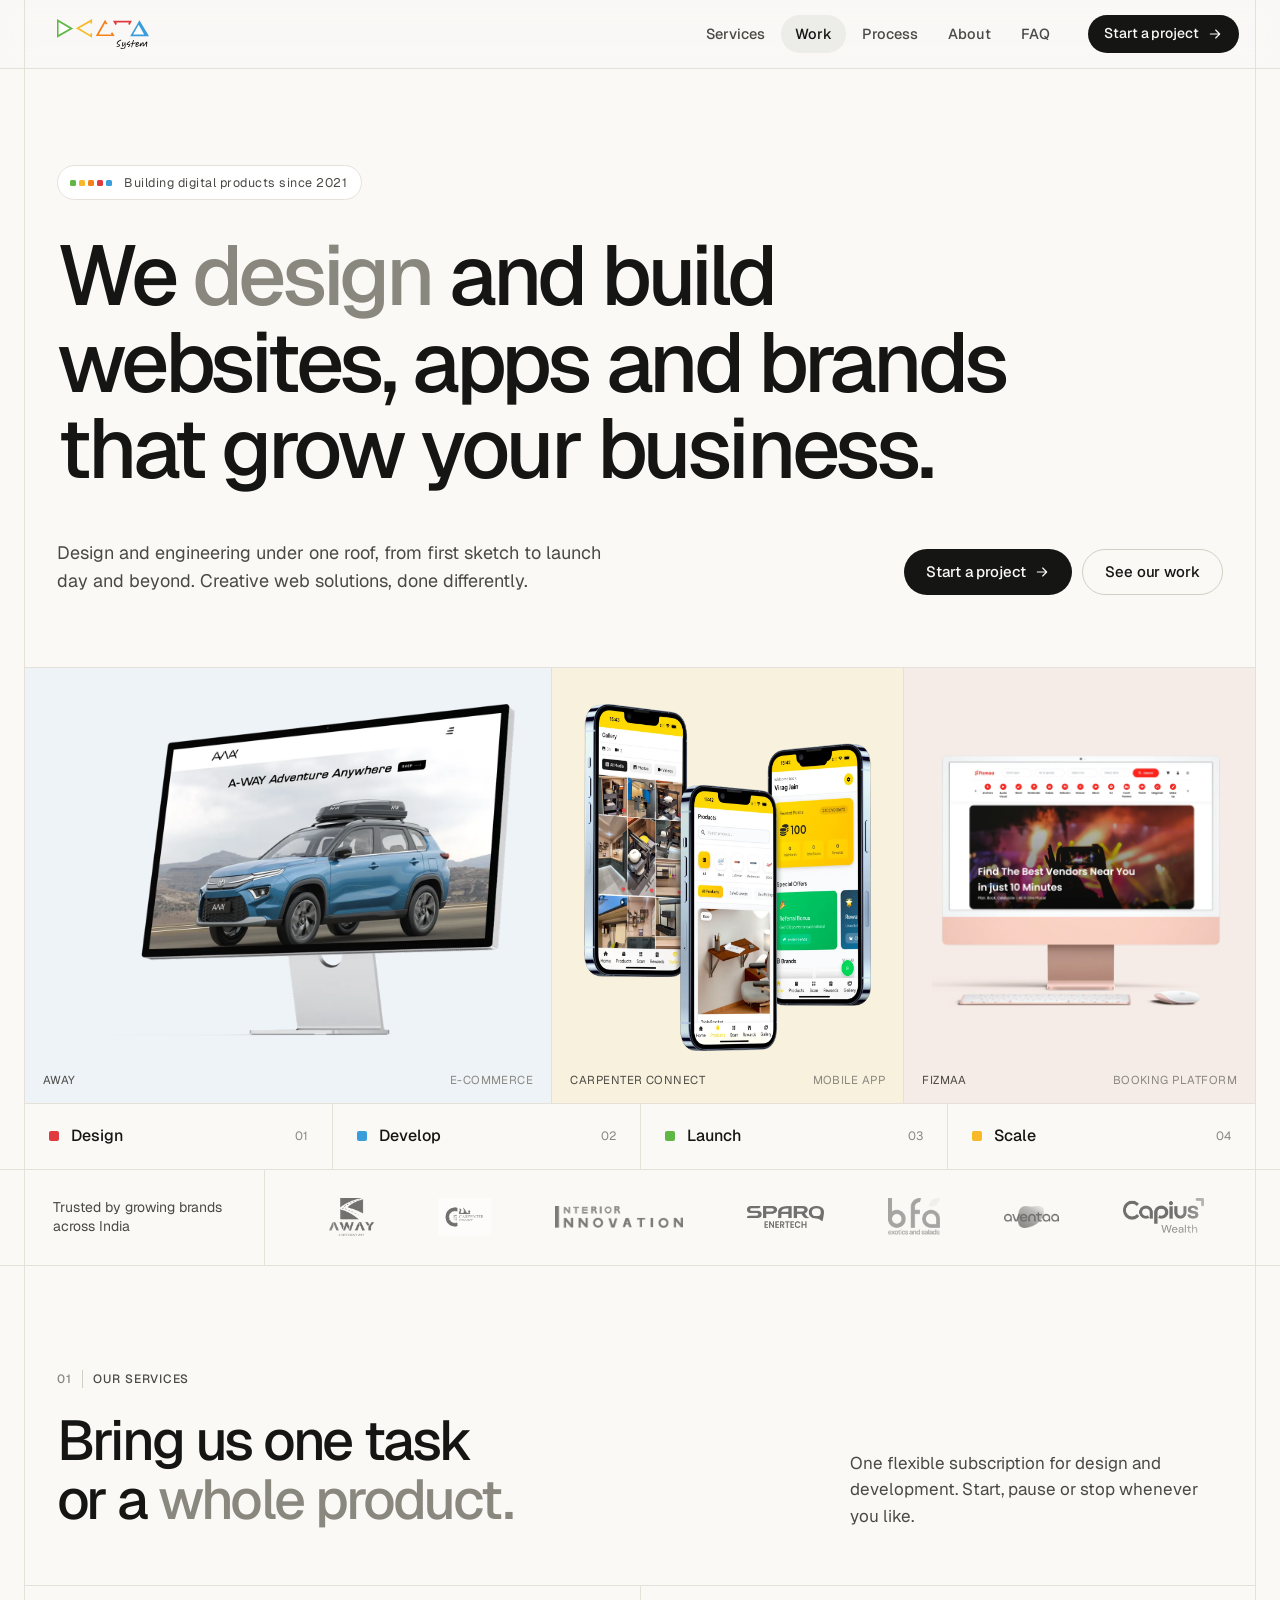
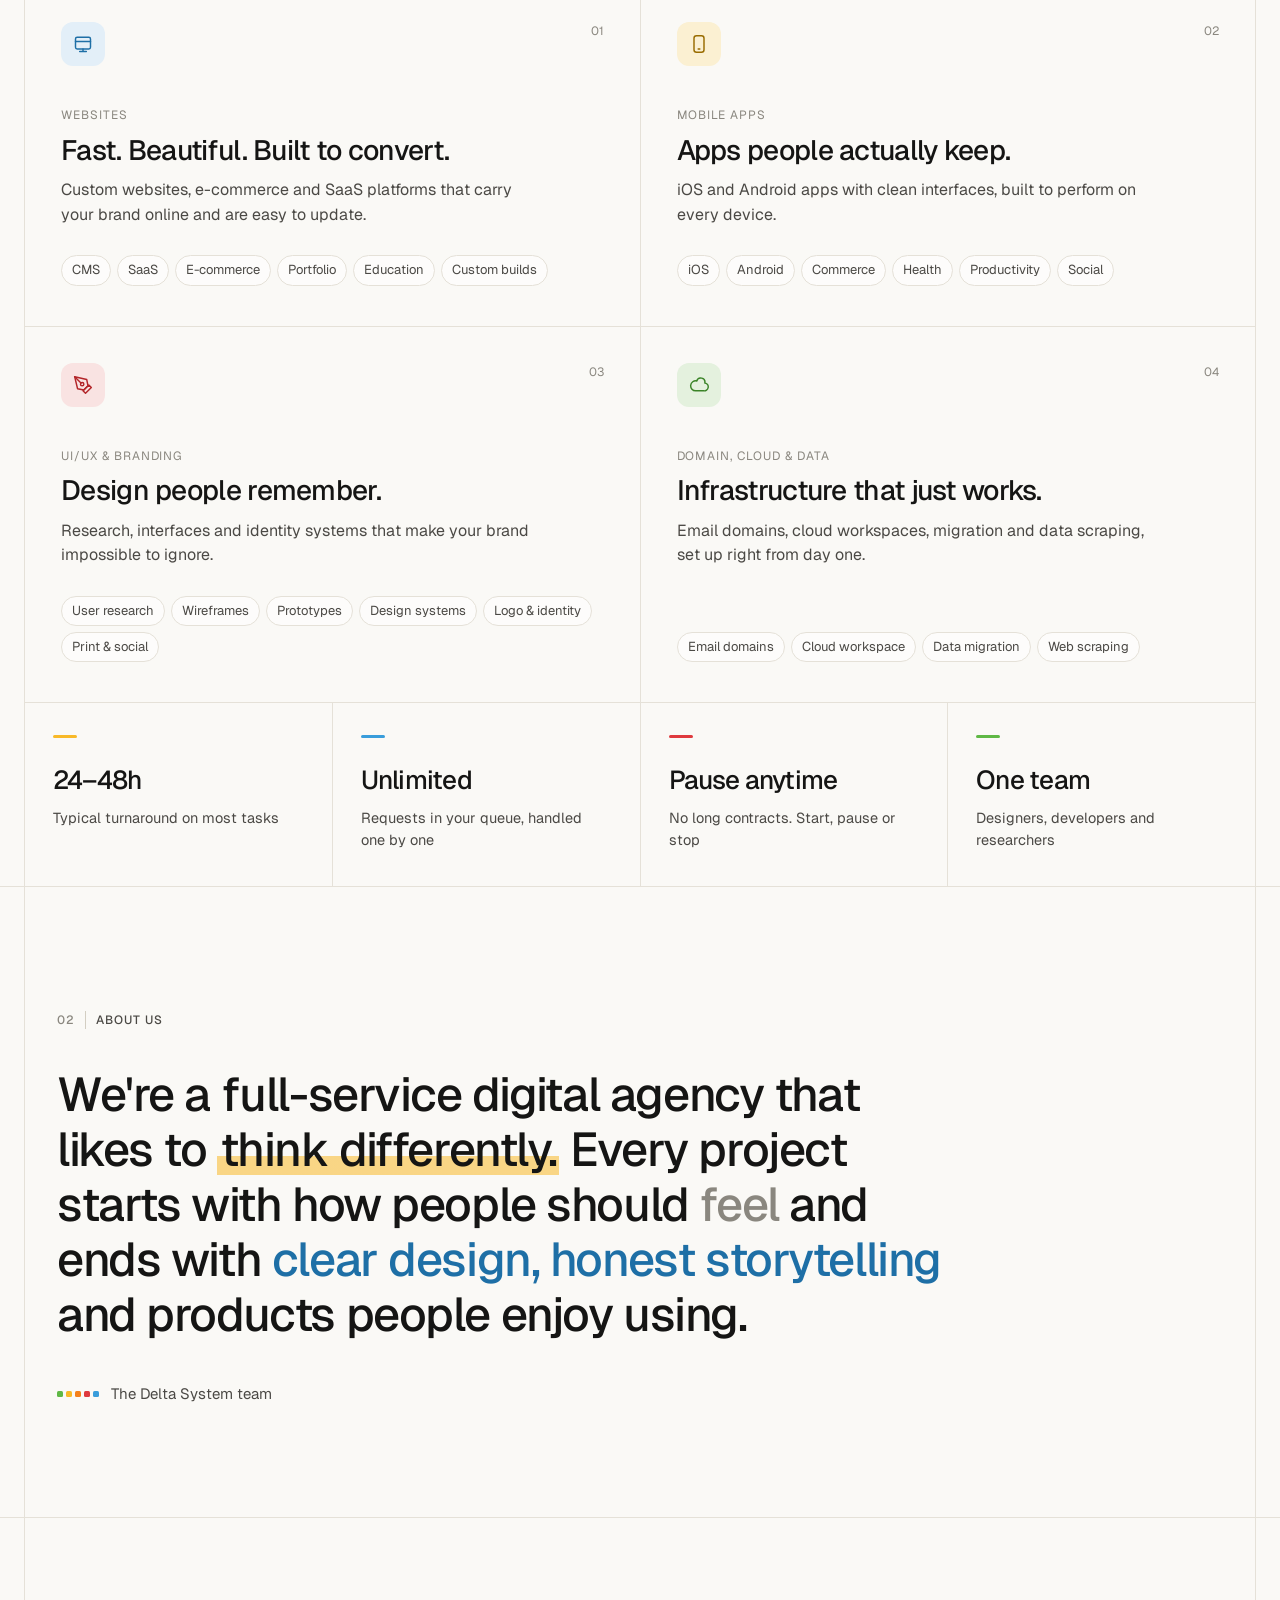
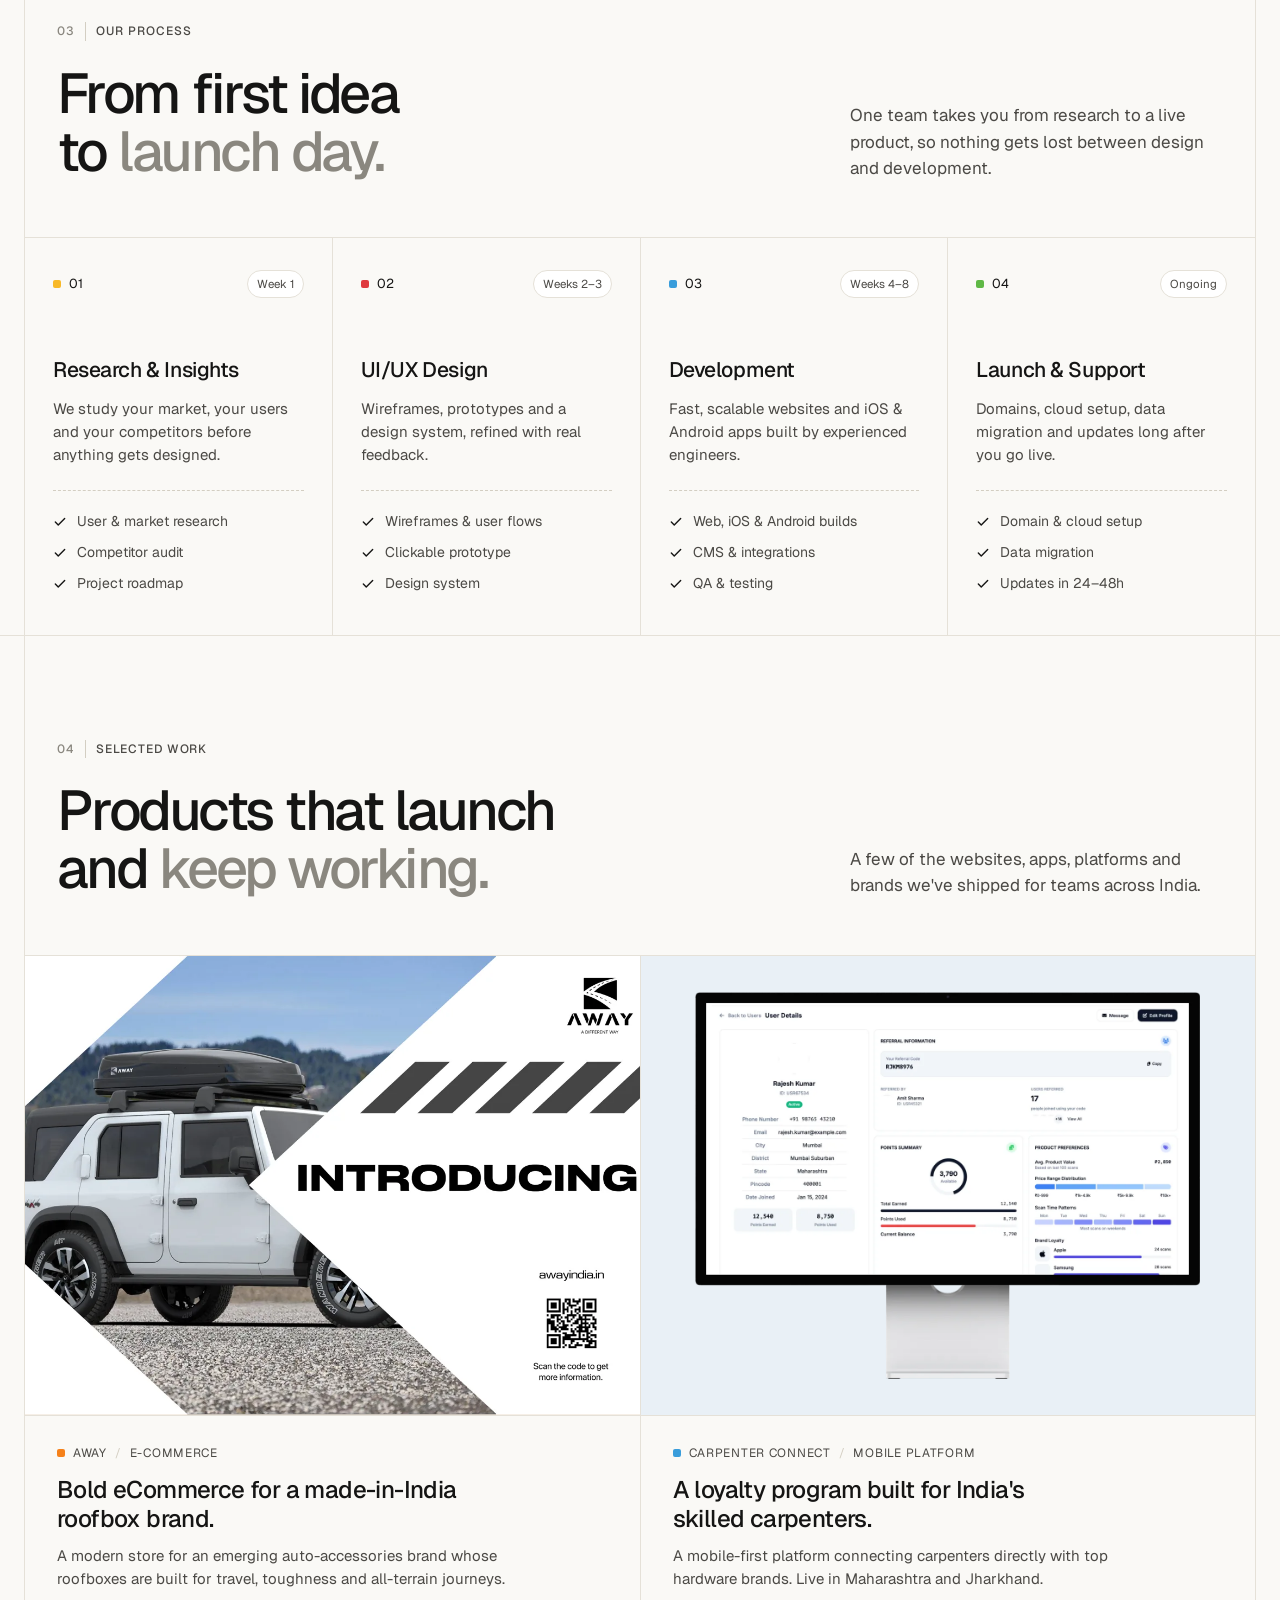
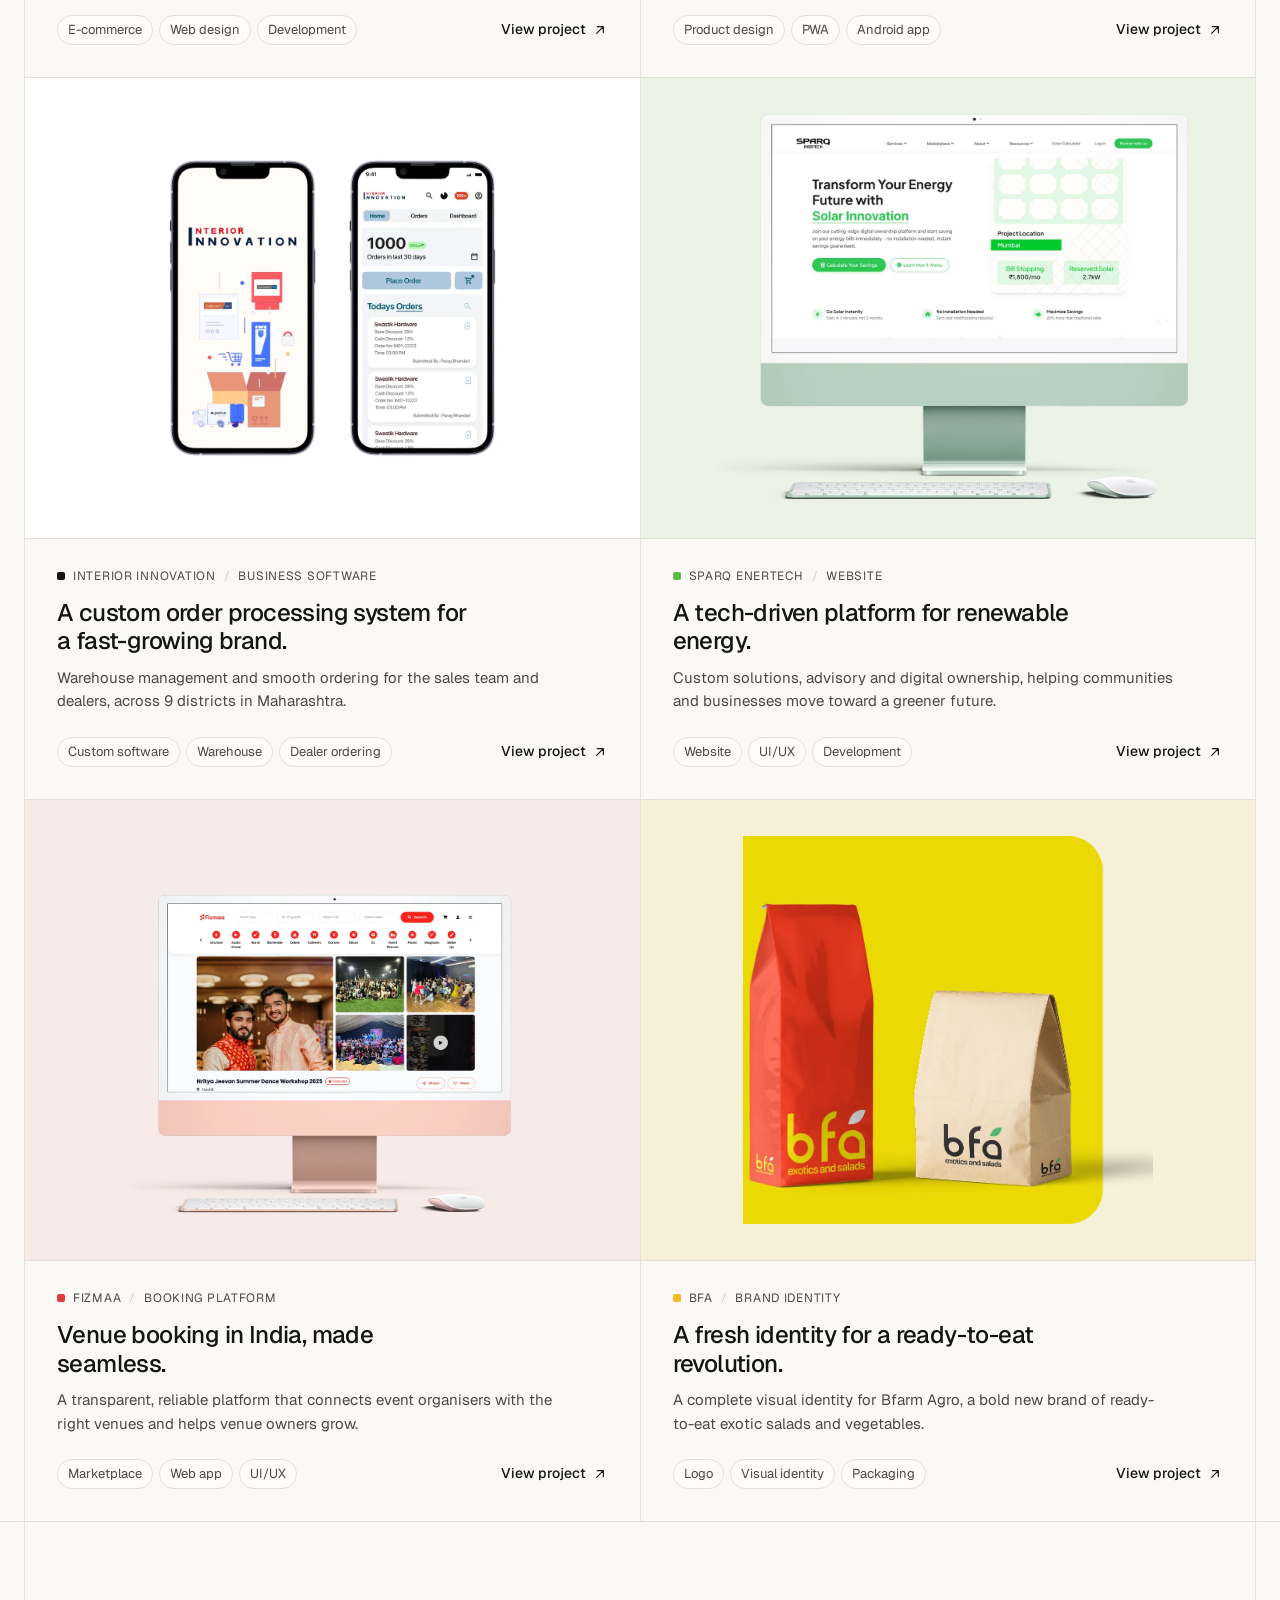
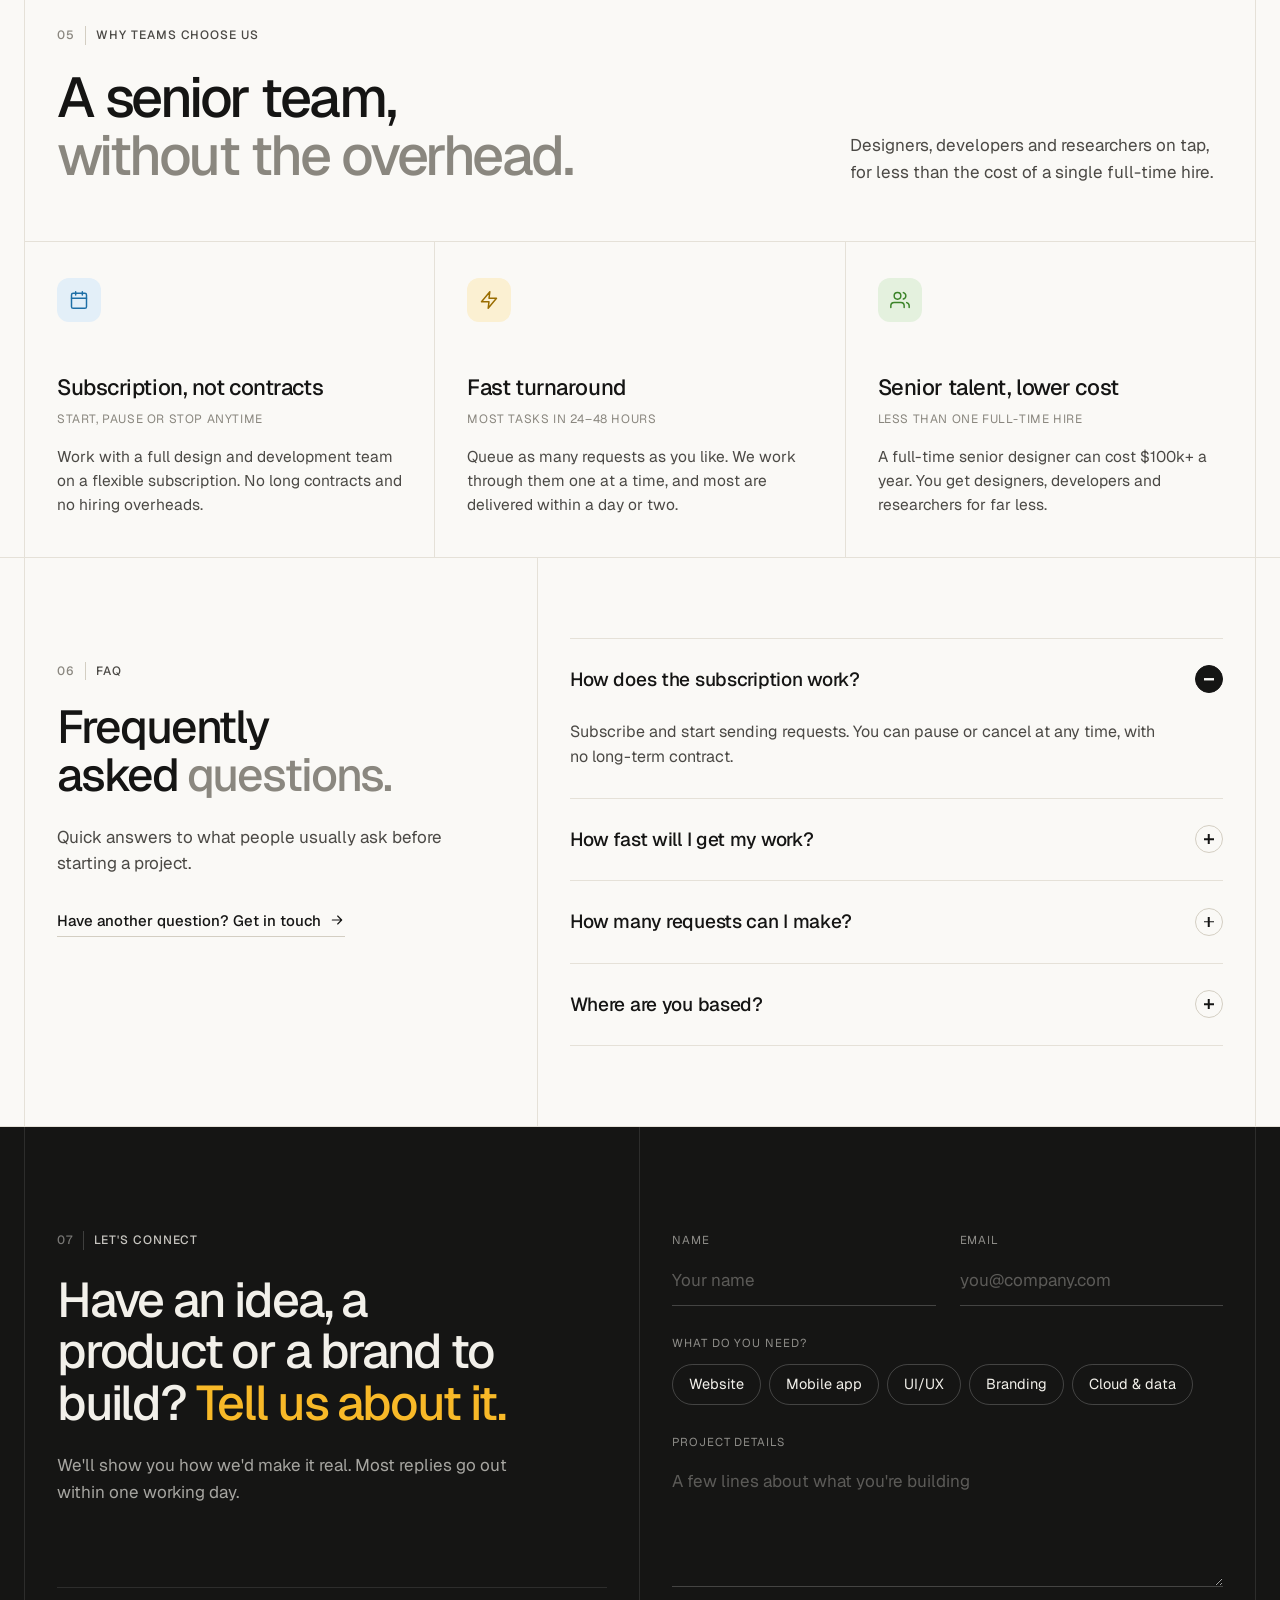
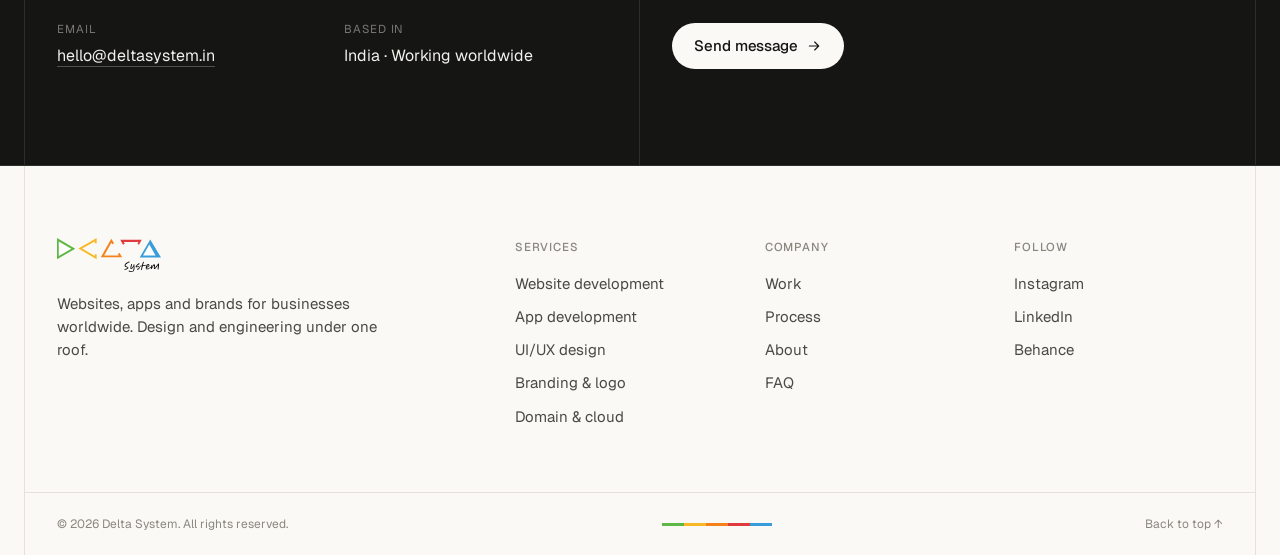
==== index.html @ cbf8b763 "Delta System landing page: HTML, CSS, JS and assets" ====
<!doctype html>
<html lang="en">
<head>
  <meta charset="utf-8">
  <meta name="viewport" content="width=device-width, initial-scale=1">
  <title>Delta System — Websites, apps & brands</title>
  <meta name="description" content="Delta System designs and builds websites, mobile apps and brands for businesses worldwide. Based in India.">
  <meta name="theme-color" content="#FAF9F6">
  <meta property="og:title" content="Delta System — Websites, apps & brands">
  <meta property="og:description" content="Design and engineering under one roof, from first sketch to launch day and beyond.">
  <meta property="og:type" content="website">
  <link rel="icon" type="image/png" sizes="32x32" href="assets/img/favicon-32.png">
  <link rel="apple-touch-icon" href="assets/img/favicon-192.png">
  <link rel="preconnect" href="https://fonts.googleapis.com">
  <link rel="preconnect" href="https://fonts.gstatic.com" crossorigin>
  <link href="https://fonts.googleapis.com/css2?family=Geist:wght@400;500;600;700&display=swap" rel="stylesheet">
  <link rel="stylesheet" href="assets/css/style.css">
  <script>if(!matchMedia('(prefers-reduced-motion: reduce)').matches)document.documentElement.classList.add('js-anim')</script>
</head>
<body>

<a class="skip" href="#main">Skip to content</a>

<!-- ═══════════ NAV ═══════════ -->
<header class="nav" id="nav">
  <div class="frame nav-inner">
    <a href="#top" class="nav-logo" aria-label="Delta System home">
      <img src="assets/img/logo.svg" alt="Delta System" width="120" height="39">
    </a>
    <nav class="nav-links" aria-label="Primary">
      <a href="#services">Services</a>
      <a href="#work">Work</a>
      <a href="#process">Process</a>
      <a href="#about">About</a>
      <a href="#faq">FAQ</a>
    </nav>
    <div class="nav-actions">
      <a href="#contact" class="btn btn-ink btn-sm">Start a project <svg class="i" viewBox="0 0 24 24"><path d="M5 12h14M13 6l6 6-6 6"/></svg></a>
      <button class="nav-toggle" id="navToggle" aria-label="Open menu" aria-expanded="false" aria-controls="mobileMenu">
        <span></span><span></span>
      </button>
    </div>
  </div>
  <div class="mobile-menu" id="mobileMenu">
    <div class="frame">
      <a href="#services">Services</a>
      <a href="#work">Work</a>
      <a href="#process">Process</a>
      <a href="#about">About</a>
      <a href="#faq">FAQ</a>
      <a href="#contact" class="btn btn-ink">Start a project</a>
    </div>
  </div>
</header>

<main id="main">

<!-- ═══════════ HERO ═══════════ -->
<section class="band band-first" id="top">
  <div class="frame">
    <div class="hero">
      <div class="eyebrow reveal">
        <span class="dots" aria-hidden="true"><i class="c-green"></i><i class="c-yellow"></i><i class="c-orange"></i><i class="c-red"></i><i class="c-blue"></i></span>
        Building digital products since 2021
      </div>
      <h1 class="hero-title reveal">We <em>design</em> and build websites, apps and brands that grow your business.</h1>
      <div class="hero-foot reveal">
        <p class="hero-sub">Design and engineering under one roof, from first sketch to launch day and beyond. Creative web solutions, done differently.</p>
        <div class="hero-cta">
          <a href="#contact" class="btn btn-ink">Start a project <svg class="i" viewBox="0 0 24 24"><path d="M5 12h14M13 6l6 6-6 6"/></svg></a>
          <a href="#work" class="btn btn-line">See our work</a>
        </div>
      </div>
    </div>

    <div class="hero-gallery grid-lines">
      <figure class="hg hg-wide" style="--tint:#EEF3F8">
        <img src="assets/img/work/away-mac-studio.webp" alt="Away e-commerce website on a desktop display" width="1200" height="920">
        <figcaption><span>Away</span><span>E-commerce</span></figcaption>
      </figure>
      <figure class="hg" style="--tint:#F7F1DE">
        <img src="assets/img/work/carpenterconnect-blue.webp" alt="Carpenter Connect loyalty app screens" width="993" height="1200">
        <figcaption><span>Carpenter Connect</span><span>Mobile app</span></figcaption>
      </figure>
      <figure class="hg" style="--tint:#F6ECE7">
        <img src="assets/img/work/fizmaa-home.webp" alt="Fizmaa venue booking website on an iMac" width="1200" height="1113">
        <figcaption><span>Fizmaa</span><span>Booking platform</span></figcaption>
      </figure>
    </div>

    <ol class="steps-strip grid-lines" aria-label="How we work">
      <li><span class="sq c-red"></span><b>Design</b><small>01</small></li>
      <li><span class="sq c-blue"></span><b>Develop</b><small>02</small></li>
      <li><span class="sq c-green"></span><b>Launch</b><small>03</small></li>
      <li><span class="sq c-yellow"></span><b>Scale</b><small>04</small></li>
    </ol>
  </div>
</section>

<!-- ═══════════ CLIENTS ═══════════ -->
<section class="band band-tight" aria-label="Clients">
  <div class="frame clients">
    <p class="clients-label">Trusted by growing brands across India</p>
    <div class="marquee">
      <div class="marquee-track">
        <img src="assets/img/clients/away.webp" alt="Away" height="40">
        <img src="assets/img/clients/carpenter-connect.webp" alt="Carpenter Connect" height="40">
        <img src="assets/img/clients/interior-innovation.webp" alt="Interior Innovation" class="wide">
        <img src="assets/img/clients/sparq-enertech.webp" alt="Sparq Enertech" class="wide">
        <img src="assets/img/clients/bfa.webp" alt="BFA" height="40">
        <img src="assets/img/clients/aventaa.webp" alt="Aventaa" class="wide">
        <img src="assets/img/clients/capius-wealth.webp" alt="Capius Wealth" height="40">
        <img src="assets/img/clients/coa.webp" alt="COA" height="40">
        <img src="assets/img/clients/flaburr.webp" alt="Flaburr" class="wide">
        <img src="assets/img/clients/shree-balaji-biofuels.webp" alt="Shree Balaji Biofuels" height="40">
        <img src="assets/img/clients/sounds-of-trinity.webp" alt="Sounds of Trinity" height="40">
        <img src="assets/img/clients/shaurya.webp" alt="Shaurya" height="40">
      </div>
    </div>
  </div>
</section>

<!-- ═══════════ SERVICES ═══════════ -->
<section class="band" id="services">
  <div class="frame">
    <div class="sec-head">
      <div class="sec-label reveal"><span>01</span>Our services</div>
      <h2 class="sec-title reveal">Bring us one task or a <em>whole product.</em></h2>
      <p class="sec-body reveal">One flexible subscription for design and development. Start, pause or stop whenever you like.</p>
    </div>

    <div class="services grid-lines">
      <article class="svc reveal">
        <div class="svc-top">
          <span class="svc-icon c-blue-soft"><svg class="i" viewBox="0 0 24 24"><rect x="3" y="4" width="18" height="14" rx="2"/><path d="M3 9h18M8 21h8M12 18v3"/></svg></span>
          <span class="svc-num">01</span>
        </div>
        <p class="svc-eyebrow">Websites</p>
        <h3>Fast. Beautiful. Built to convert.</h3>
        <p>Custom websites, e-commerce and SaaS platforms that carry your brand online and are easy to update.</p>
        <ul class="chips"><li>CMS</li><li>SaaS</li><li>E-commerce</li><li>Portfolio</li><li>Education</li><li>Custom builds</li></ul>
      </article>
      <article class="svc reveal">
        <div class="svc-top">
          <span class="svc-icon c-yellow-soft"><svg class="i" viewBox="0 0 24 24"><rect x="6" y="2" width="12" height="20" rx="3"/><path d="M11 18h2"/></svg></span>
          <span class="svc-num">02</span>
        </div>
        <p class="svc-eyebrow">Mobile apps</p>
        <h3>Apps people actually keep.</h3>
        <p>iOS and Android apps with clean interfaces, built to perform on every device.</p>
        <ul class="chips"><li>iOS</li><li>Android</li><li>Commerce</li><li>Health</li><li>Productivity</li><li>Social</li></ul>
      </article>
      <article class="svc reveal">
        <div class="svc-top">
          <span class="svc-icon c-red-soft"><svg class="i" viewBox="0 0 24 24"><path d="M12 19l7-7 3 3-7 7-3-3z"/><path d="M18 13l-1.5-7.5L2 2l3.5 14.5L13 18l5-5z"/><path d="M2 2l7.586 7.586"/><circle cx="11" cy="11" r="2"/></svg></span>
          <span class="svc-num">03</span>
        </div>
        <p class="svc-eyebrow">UI/UX &amp; Branding</p>
        <h3>Design people remember.</h3>
        <p>Research, interfaces and identity systems that make your brand impossible to ignore.</p>
        <ul class="chips"><li>User research</li><li>Wireframes</li><li>Prototypes</li><li>Design systems</li><li>Logo &amp; identity</li><li>Print &amp; social</li></ul>
      </article>
      <article class="svc reveal">
        <div class="svc-top">
          <span class="svc-icon c-green-soft"><svg class="i" viewBox="0 0 24 24"><path d="M17.5 19H8a6 6 0 1 1 1.3-11.86A5 5 0 0 1 19 9.5a4.5 4.5 0 0 1-1.5 9.5z"/></svg></span>
          <span class="svc-num">04</span>
        </div>
        <p class="svc-eyebrow">Domain, Cloud &amp; Data</p>
        <h3>Infrastructure that just works.</h3>
        <p>Email domains, cloud workspaces, migration and data scraping, set up right from day one.</p>
        <ul class="chips"><li>Email domains</li><li>Cloud workspace</li><li>Data migration</li><li>Web scraping</li></ul>
      </article>
    </div>

    <div class="perks grid-lines">
      <div class="perk reveal"><span class="perk-bar c-yellow"></span><b>24–48h</b><p>Typical turnaround on most tasks</p></div>
      <div class="perk reveal"><span class="perk-bar c-blue"></span><b>Unlimited</b><p>Requests in your queue, handled one by one</p></div>
      <div class="perk reveal"><span class="perk-bar c-red"></span><b>Pause anytime</b><p>No long contracts. Start, pause or stop</p></div>
      <div class="perk reveal"><span class="perk-bar c-green"></span><b>One team</b><p>Designers, developers and researchers</p></div>
    </div>
  </div>
</section>

<!-- ═══════════ ABOUT ═══════════ -->
<section class="band" id="about">
  <div class="frame about">
    <div class="sec-label reveal"><span>02</span>About us</div>
    <p class="statement reveal">
      We're a full-service digital agency that likes to <mark>think differently.</mark>
      Every project starts with how people should <em>feel</em> and ends with
      <span class="accent">clear design, honest storytelling</span> and products people enjoy using.
    </p>
    <div class="about-sign reveal">
      <span class="dots" aria-hidden="true"><i class="c-green"></i><i class="c-yellow"></i><i class="c-orange"></i><i class="c-red"></i><i class="c-blue"></i></span>
      The Delta System team
    </div>
  </div>
</section>

<!-- ═══════════ PROCESS ═══════════ -->
<section class="band" id="process">
  <div class="frame">
    <div class="sec-head">
      <div class="sec-label reveal"><span>03</span>Our process</div>
      <h2 class="sec-title reveal">From first idea to <em>launch day.</em></h2>
      <p class="sec-body reveal">One team takes you from research to a live product, so nothing gets lost between design and development.</p>
    </div>
    <div class="process grid-lines">
      <article class="step reveal" style="--c:var(--yellow)">
        <div class="step-head"><span class="step-n">01</span><span class="step-time">Week 1</span></div>
        <h3>Research &amp; Insights</h3>
        <p>We study your market, your users and your competitors before anything gets designed.</p>
        <ul class="ticks"><li>User &amp; market research</li><li>Competitor audit</li><li>Project roadmap</li></ul>
      </article>
      <article class="step reveal" style="--c:var(--red)">
        <div class="step-head"><span class="step-n">02</span><span class="step-time">Weeks 2–3</span></div>
        <h3>UI/UX Design</h3>
        <p>Wireframes, prototypes and a design system, refined with real feedback.</p>
        <ul class="ticks"><li>Wireframes &amp; user flows</li><li>Clickable prototype</li><li>Design system</li></ul>
      </article>
      <article class="step reveal" style="--c:var(--blue)">
        <div class="step-head"><span class="step-n">03</span><span class="step-time">Weeks 4–8</span></div>
        <h3>Development</h3>
        <p>Fast, scalable websites and iOS &amp; Android apps built by experienced engineers.</p>
        <ul class="ticks"><li>Web, iOS &amp; Android builds</li><li>CMS &amp; integrations</li><li>QA &amp; testing</li></ul>
      </article>
      <article class="step reveal" style="--c:var(--green)">
        <div class="step-head"><span class="step-n">04</span><span class="step-time">Ongoing</span></div>
        <h3>Launch &amp; Support</h3>
        <p>Domains, cloud setup, data migration and updates long after you go live.</p>
        <ul class="ticks"><li>Domain &amp; cloud setup</li><li>Data migration</li><li>Updates in 24–48h</li></ul>
      </article>
    </div>
  </div>
</section>

<!-- ═══════════ WORK ═══════════ -->
<section class="band" id="work">
  <div class="frame">
    <div class="sec-head">
      <div class="sec-label reveal"><span>04</span>Selected work</div>
      <h2 class="sec-title reveal">Products that launch and <em>keep working.</em></h2>
      <p class="sec-body reveal">A few of the websites, apps, platforms and brands we've shipped for teams across India.</p>
    </div>

    <div class="work grid-lines">
      <a class="case reveal" href="https://www.deltasystem.in/away" target="_blank" rel="noopener" style="--tint:#F4EBE1;--dot:var(--orange)">
        <div class="case-media cover"><img src="assets/img/work/away-frame-53.webp" alt="Away roofbox brand launch creative" loading="lazy" width="1200" height="847"></div>
        <div class="case-body">
          <div class="case-meta"><span class="case-dot"></span>Away<span class="sep">/</span>E-commerce</div>
          <h3>Bold eCommerce for a made-in-India roofbox brand.</h3>
          <p>A modern store for an emerging auto-accessories brand whose roofboxes are built for travel, toughness and all-terrain journeys.</p>
          <div class="case-foot"><ul class="chips"><li>E-commerce</li><li>Web design</li><li>Development</li></ul><span class="case-link">View project <svg class="i" viewBox="0 0 24 24"><path d="M7 17L17 7M8 7h9v9"/></svg></span></div>
        </div>
      </a>
      <a class="case reveal" href="https://www.deltasystem.in/carpenterconnect" target="_blank" rel="noopener" style="--tint:#E9F0F6;--dot:var(--blue)">
        <div class="case-media"><img src="assets/img/work/carpenterconnect-silver.webp" alt="Carpenter Connect admin dashboard" loading="lazy" width="1200" height="922"></div>
        <div class="case-body">
          <div class="case-meta"><span class="case-dot"></span>Carpenter Connect<span class="sep">/</span>Mobile platform</div>
          <h3>A loyalty program built for India's skilled carpenters.</h3>
          <p>A mobile-first platform connecting carpenters directly with top hardware brands. Live in Maharashtra and Jharkhand.</p>
          <div class="case-foot"><ul class="chips"><li>Product design</li><li>PWA</li><li>Android app</li></ul><span class="case-link">View project <svg class="i" viewBox="0 0 24 24"><path d="M7 17L17 7M8 7h9v9"/></svg></span></div>
        </div>
      </a>
      <a class="case reveal" href="https://www.deltasystem.in/ii" target="_blank" rel="noopener" style="--tint:#FFFFFF;--dot:var(--ink)">
        <div class="case-media"><img src="assets/img/work/ii-1-cc.webp" alt="Interior Innovation order processing app" loading="lazy" width="1200" height="997"></div>
        <div class="case-body">
          <div class="case-meta"><span class="case-dot"></span>Interior Innovation<span class="sep">/</span>Business software</div>
          <h3>A custom order processing system for a fast-growing brand.</h3>
          <p>Warehouse management and smooth ordering for the sales team and dealers, across 9 districts in Maharashtra.</p>
          <div class="case-foot"><ul class="chips"><li>Custom software</li><li>Warehouse</li><li>Dealer ordering</li></ul><span class="case-link">View project <svg class="i" viewBox="0 0 24 24"><path d="M7 17L17 7M8 7h9v9"/></svg></span></div>
        </div>
      </a>
      <a class="case reveal" href="https://www.deltasystem.in/sparqenertech" target="_blank" rel="noopener" style="--tint:#EBF2E6;--dot:var(--green)">
        <div class="case-media"><img src="assets/img/work/sparqenertech-green.webp" alt="Sparq Enertech solar platform website" loading="lazy" width="1200" height="969"></div>
        <div class="case-body">
          <div class="case-meta"><span class="case-dot"></span>Sparq Enertech<span class="sep">/</span>Website</div>
          <h3>A tech-driven platform for renewable energy.</h3>
          <p>Custom solutions, advisory and digital ownership, helping communities and businesses move toward a greener future.</p>
          <div class="case-foot"><ul class="chips"><li>Website</li><li>UI/UX</li><li>Development</li></ul><span class="case-link">View project <svg class="i" viewBox="0 0 24 24"><path d="M7 17L17 7M8 7h9v9"/></svg></span></div>
        </div>
      </a>
      <a class="case reveal" href="https://www.deltasystem.in/fizmaa" target="_blank" rel="noopener" style="--tint:#F7EBE8;--dot:var(--red)">
        <div class="case-media"><img src="assets/img/work/fizmaa-event.webp" alt="Fizmaa event listing page" loading="lazy" width="1200" height="1037"></div>
        <div class="case-body">
          <div class="case-meta"><span class="case-dot"></span>Fizmaa<span class="sep">/</span>Booking platform</div>
          <h3>Venue booking in India, made seamless.</h3>
          <p>A transparent, reliable platform that connects event organisers with the right venues and helps venue owners grow.</p>
          <div class="case-foot"><ul class="chips"><li>Marketplace</li><li>Web app</li><li>UI/UX</li></ul><span class="case-link">View project <svg class="i" viewBox="0 0 24 24"><path d="M7 17L17 7M8 7h9v9"/></svg></span></div>
        </div>
      </a>
      <a class="case reveal" href="https://www.deltasystem.in/bfa" target="_blank" rel="noopener" style="--tint:#F6F0D8;--dot:var(--yellow)">
        <div class="case-media"><img src="assets/img/work/bfa-pack.webp" alt="BFA exotics and salads packaging" loading="lazy" width="975" height="923"></div>
        <div class="case-body">
          <div class="case-meta"><span class="case-dot"></span>BFA<span class="sep">/</span>Brand identity</div>
          <h3>A fresh identity for a ready-to-eat revolution.</h3>
          <p>A complete visual identity for Bfarm Agro, a bold new brand of ready-to-eat exotic salads and vegetables.</p>
          <div class="case-foot"><ul class="chips"><li>Logo</li><li>Visual identity</li><li>Packaging</li></ul><span class="case-link">View project <svg class="i" viewBox="0 0 24 24"><path d="M7 17L17 7M8 7h9v9"/></svg></span></div>
        </div>
      </a>
    </div>
  </div>
</section>

<!-- ═══════════ WHY ═══════════ -->
<section class="band" id="why">
  <div class="frame">
    <div class="sec-head">
      <div class="sec-label reveal"><span>05</span>Why teams choose us</div>
      <h2 class="sec-title reveal">A senior team, <em>without the overhead.</em></h2>
      <p class="sec-body reveal">Designers, developers and researchers on tap, for less than the cost of a single full-time hire.</p>
    </div>
    <div class="why grid-lines">
      <article class="why-item reveal">
        <span class="why-icon c-blue-soft"><svg class="i" viewBox="0 0 24 24"><rect x="3" y="4" width="18" height="18" rx="2"/><path d="M16 2v4M8 2v4M3 10h18"/></svg></span>
        <h3>Subscription, not contracts</h3>
        <p class="why-role">Start, pause or stop anytime</p>
        <p>Work with a full design and development team on a flexible subscription. No long contracts and no hiring overheads.</p>
      </article>
      <article class="why-item reveal">
        <span class="why-icon c-yellow-soft"><svg class="i" viewBox="0 0 24 24"><path d="M13 2L3 14h9l-1 8 10-12h-9l1-8z"/></svg></span>
        <h3>Fast turnaround</h3>
        <p class="why-role">Most tasks in 24–48 hours</p>
        <p>Queue as many requests as you like. We work through them one at a time, and most are delivered within a day or two.</p>
      </article>
      <article class="why-item reveal">
        <span class="why-icon c-green-soft"><svg class="i" viewBox="0 0 24 24"><path d="M17 21v-2a4 4 0 0 0-4-4H5a4 4 0 0 0-4 4v2"/><circle cx="9" cy="7" r="4"/><path d="M23 21v-2a4 4 0 0 0-3-3.87M16 3.13a4 4 0 0 1 0 7.75"/></svg></span>
        <h3>Senior talent, lower cost</h3>
        <p class="why-role">Less than one full-time hire</p>
        <p>A full-time senior designer can cost $100k+ a year. You get designers, developers and researchers for far less.</p>
      </article>
    </div>
  </div>
</section>

<!-- ═══════════ FAQ ═══════════ -->
<section class="band" id="faq">
  <div class="frame faq">
    <div class="faq-side">
      <div class="sec-label reveal"><span>06</span>FAQ</div>
      <h2 class="sec-title reveal">Frequently asked <em>questions.</em></h2>
      <p class="sec-body reveal">Quick answers to what people usually ask before starting a project.</p>
      <a href="#contact" class="text-link reveal">Have another question? Get in touch <svg class="i" viewBox="0 0 24 24"><path d="M5 12h14M13 6l6 6-6 6"/></svg></a>
    </div>
    <div class="faq-list">
      <details class="qa reveal" open>
        <summary>How does the subscription work?<span class="pm" aria-hidden="true"></span></summary>
        <div class="qa-a"><p>Subscribe and start sending requests. You can pause or cancel at any time, with no long-term contract.</p></div>
      </details>
      <details class="qa reveal">
        <summary>How fast will I get my work?<span class="pm" aria-hidden="true"></span></summary>
        <div class="qa-a"><p>Most tasks are delivered within 24–48 hours. Larger builds such as full websites or apps are planned in milestones.</p></div>
      </details>
      <details class="qa reveal">
        <summary>How many requests can I make?<span class="pm" aria-hidden="true"></span></summary>
        <div class="qa-a"><p>As many as you like. Requests go into a queue and we work through them one at a time.</p></div>
      </details>
      <details class="qa reveal">
        <summary>Where are you based?<span class="pm" aria-hidden="true"></span></summary>
        <div class="qa-a"><p>We're based in India and work with clients around the world.</p></div>
      </details>
    </div>
  </div>
</section>

<!-- ═══════════ CONTACT ═══════════ -->
<section class="band band-dark" id="contact">
  <div class="frame contact">
    <div class="contact-copy">
      <div class="sec-label reveal"><span>07</span>Let's connect</div>
      <h2 class="contact-title reveal">Have an idea, a product or a brand to build? <em>Tell us about it.</em></h2>
      <p class="reveal">We'll show you how we'd make it real. Most replies go out within one working day.</p>
      <dl class="contact-meta reveal">
        <div><dt>Email</dt><dd><a href="mailto:hello@deltasystem.in">hello@deltasystem.in</a></dd></div>
        <div><dt>Based in</dt><dd>India · Working worldwide</dd></div>
      </dl>
    </div>
    <form class="form reveal" id="contactForm" novalidate>
      <div class="field-row">
        <label class="field"><span>Name</span><input type="text" name="name" autocomplete="name" required placeholder="Your name"></label>
        <label class="field"><span>Email</span><input type="email" name="email" autocomplete="email" required placeholder="you@company.com"></label>
      </div>
      <fieldset class="field">
        <legend>What do you need?</legend>
        <div class="pick">
          <label><input type="checkbox" name="need" value="Website"><span>Website</span></label>
          <label><input type="checkbox" name="need" value="Mobile app"><span>Mobile app</span></label>
          <label><input type="checkbox" name="need" value="UI/UX"><span>UI/UX</span></label>
          <label><input type="checkbox" name="need" value="Branding"><span>Branding</span></label>
          <label><input type="checkbox" name="need" value="Cloud & data"><span>Cloud &amp; data</span></label>
        </div>
      </fieldset>
      <label class="field"><span>Project details</span><textarea name="message" rows="4" required placeholder="A few lines about what you're building"></textarea></label>
      <div class="form-foot">
        <button type="submit" class="btn btn-light">Send message <svg class="i" viewBox="0 0 24 24"><path d="M5 12h14M13 6l6 6-6 6"/></svg></button>
        <p class="form-note" id="formNote" role="status"></p>
      </div>
    </form>
  </div>
</section>

</main>

<!-- ═══════════ FOOTER ═══════════ -->
<footer class="band footer">
  <div class="frame">
    <div class="foot-grid">
      <div class="foot-brand">
        <img src="assets/img/logo.svg" alt="Delta System" width="140" height="46">
        <p>Websites, apps and brands for businesses worldwide. Design and engineering under one roof.</p>
      </div>
      <div class="foot-col">
        <h4>Services</h4>
        <a href="#services">Website development</a>
        <a href="#services">App development</a>
        <a href="#services">UI/UX design</a>
        <a href="#services">Branding &amp; logo</a>
        <a href="#services">Domain &amp; cloud</a>
      </div>
      <div class="foot-col">
        <h4>Company</h4>
        <a href="#work">Work</a>
        <a href="#process">Process</a>
        <a href="#about">About</a>
        <a href="#faq">FAQ</a>
      </div>
      <div class="foot-col">
        <h4>Follow</h4>
        <a href="#" rel="noopener">Instagram</a>
        <a href="#" rel="noopener">LinkedIn</a>
        <a href="#" rel="noopener">Behance</a>
      </div>
    </div>
    <div class="foot-bottom">
      <span>© <span id="year">2026</span> Delta System. All rights reserved.</span>
      <span class="foot-strip" aria-hidden="true"><i class="c-green"></i><i class="c-yellow"></i><i class="c-orange"></i><i class="c-red"></i><i class="c-blue"></i></span>
      <a href="#top">Back to top ↑</a>
    </div>
  </div>
</footer>

<script src="assets/js/main.js"></script>
</body>
</html>
---- assets/css/style.css ----
/* ════════════════════════════════════════════════════════════
   DELTA SYSTEM — Landing page
   Layout: a 1200px "frame" with vertical rails, full-width
   horizontal dividers between sections and + marks where
   they cross. Inner grids use 1px hairlines, not cards.
   ════════════════════════════════════════════════════════════ */

:root {
  /* Neutrals — warm paper & ink */
  --paper: #FAF9F6;
  --paper-2: #F3F1EC;
  --ink: #151514;
  --ink-2: #4B4945;
  --ink-3: #8A877F;
  --line: #E5E1D8;
  --line-2: #D3CEC2;

  /* Brand — taken from the Delta System logo */
  --blue: #399DDB;
  --orange: #F5811A;
  --green: #5FB845;
  --yellow: #F8B928;
  --red: #DF3A3E;
  --blue-ink: #1E6FA6;

  /* Type */
  --sans: "Geist", ui-sans-serif, system-ui, -apple-system, "Segoe UI", sans-serif;
  --head: "Geist", ui-sans-serif, system-ui, -apple-system, "Segoe UI", sans-serif;
  --mono: var(--sans); /* small labels use the body font */

  /* Layout */
  --frame: 1320px;
  --gutter: 24px;   /* space outside the rails */
  --pad: 32px;      /* space inside the rails */
  --ease: cubic-bezier(.2, .7, .2, 1);
}

/* ── Reset ─────────────────────────────────────────────── */
*, *::before, *::after { box-sizing: border-box; margin: 0; padding: 0; }
html { scroll-behavior: smooth; scroll-padding-top: 72px; -webkit-text-size-adjust: 100%; }
body {
  font-family: var(--sans);
  font-size: 16px;
  line-height: 1.55;
  color: var(--ink);
  background: var(--paper);
  -webkit-font-smoothing: antialiased;
  -moz-osx-font-smoothing: grayscale;
  overflow-x: hidden;
}
img { display: block; max-width: 100%; height: auto; }
a { color: inherit; text-decoration: none; }
ul, ol { list-style: none; }
button, input, textarea { font: inherit; color: inherit; }
button { cursor: pointer; background: none; border: 0; }
::selection { background: rgba(248, 185, 40, .35); }
:focus-visible { outline: 2px solid var(--blue); outline-offset: 3px; border-radius: 6px; }

.skip { position: absolute; left: 12px; top: -60px; z-index: 100; background: var(--ink); color: var(--paper); padding: 10px 16px; border-radius: 8px; font-size: 14px; }
.skip:focus { top: 12px; }

/* Icon: stroke-based inline SVG */
.i { width: 18px; height: 18px; fill: none; stroke: currentColor; stroke-width: 1.75; stroke-linecap: round; stroke-linejoin: round; flex-shrink: 0; }

/* Brand colour helpers */
.c-blue { background: var(--blue); }
.c-orange { background: var(--orange); }
.c-green { background: var(--green); }
.c-yellow { background: var(--yellow); }
.c-red { background: var(--red); }
.c-blue-soft { background: #E3EFF8; color: #1E6FA6; }
.c-yellow-soft { background: #FBF0D2; color: #996C00; }
.c-red-soft { background: #F9E3E2; color: #B3262A; }
.c-green-soft { background: #E4F1DE; color: #3A8327; }

/* ── The frame (rails + crosses) ───────────────────────── */
.band { position: relative; border-bottom: 1px solid var(--line); }
.frame {
  position: relative;
  width: min(var(--frame), calc(100% - var(--gutter) * 2));
  margin-inline: auto;
  border-inline: 1px solid var(--line);
}

/* Hairline grids: 1px gap over a line-coloured background */
.grid-lines { display: grid; gap: 1px; background: var(--line); border-top: 1px solid var(--line); }
.grid-lines > * { background: var(--paper); }

/* ── Buttons ───────────────────────────────────────────── */
.btn {
  display: inline-flex; align-items: center; justify-content: center; gap: 8px;
  height: 46px; padding: 0 22px;
  border-radius: 999px;
  font-size: 15px; font-weight: 500; letter-spacing: -.005em;
  white-space: nowrap;
  transition: background .2s, border-color .2s, color .2s, transform .2s var(--ease);
}
.btn .i { width: 16px; height: 16px; transition: transform .25s var(--ease); }
.btn:hover .i { transform: translateX(3px); }
.btn:active { transform: scale(.98); }
.btn-sm { height: 38px; padding: 0 16px; font-size: 14px; }
.btn-ink { background: var(--ink); color: var(--paper); }
.btn-ink:hover { background: #2C2B28; }
.btn-line { border: 1px solid var(--line-2); color: var(--ink); background: transparent; }
.btn-line:hover { border-color: var(--ink); }
.btn-light { background: var(--paper); color: var(--ink); }
.btn-light:hover { background: #fff; }

.text-link { display: inline-flex; align-items: center; gap: 8px; font-weight: 500; font-size: 15px; border-bottom: 1px solid var(--line-2); padding-bottom: 4px; transition: border-color .2s; }
.text-link:hover { border-color: var(--ink); }
.text-link .i { width: 16px; height: 16px; transition: transform .25s var(--ease); }
.text-link:hover .i { transform: translateX(3px); }

/* ── Shared bits ───────────────────────────────────────── */
.dots { display: inline-flex; gap: 3px; }
.dots i { width: 6px; height: 6px; border-radius: 1.5px; display: block; }

em { font-style: normal; color: var(--ink-3); }
h1, h2, h3, h4, .hero-title, .sec-title, .statement, .contact-title, .perk b, .step-n { font-family: var(--head); }

.sec-label {
  display: inline-flex; align-items: center; gap: 10px;
  font-family: var(--mono); font-size: 12px; font-weight: 500;
  text-transform: uppercase; letter-spacing: .08em; color: var(--ink-2);
}
.sec-label span { color: var(--ink-3); padding-right: 10px; border-right: 1px solid var(--line-2); }

.sec-head {
  display: grid;
  grid-template-columns: repeat(12, 1fr);
  column-gap: 24px;
  row-gap: 24px;
  padding: 104px var(--pad) 56px;
  align-items: end;
}
.sec-head .sec-label { grid-column: 1 / -1; }
.sec-title {
  grid-column: 1 / span 7;
  font-size: clamp(34px, 4.4vw, 56px);
  line-height: 1.04;
  font-weight: 500;
  letter-spacing: -.045em;
  text-wrap: balance;
}
.sec-body { grid-column: 9 / -1; color: var(--ink-2); font-size: 17px; max-width: 40ch; }

.chips { display: flex; flex-wrap: wrap; gap: 6px; }
.chips li {
  font-size: 13px; color: var(--ink-2);
  padding: 4px 10px; border: 1px solid var(--line); border-radius: 999px;
  background: rgba(255, 255, 255, .6);
}

/* ── Nav ───────────────────────────────────────────────── */
.nav {
  position: sticky; top: 0; z-index: 50;
  background: rgba(250, 249, 246, .86);
  backdrop-filter: saturate(1.4) blur(14px);
  -webkit-backdrop-filter: saturate(1.4) blur(14px);
  border-bottom: 1px solid var(--line);
}
.nav-inner { display: flex; align-items: center; gap: 24px; height: 68px; padding: 0 16px 0 var(--pad); }
.nav-logo img { height: 30px; width: auto; }
.nav-links { display: flex; gap: 2px; margin-left: auto; }
.nav-links a {
  font-size: 14.5px; color: var(--ink-2); font-weight: 500;
  padding: 8px 14px; border-radius: 999px;
  transition: color .2s, background .2s;
}
.nav-links a:hover { color: var(--ink); background: rgba(21, 21, 20, .045); }
.nav-links a.is-active { color: var(--ink); background: rgba(21, 21, 20, .06); }
.nav-actions { display: flex; align-items: center; gap: 8px; }

.nav-toggle { display: none; width: 40px; height: 40px; border-radius: 50%; border: 1px solid var(--line-2); position: relative; }
.nav-toggle span { position: absolute; left: 12px; right: 12px; height: 1.5px; background: var(--ink); transition: transform .3s var(--ease), top .3s var(--ease); }
.nav-toggle span:first-child { top: 16px; }
.nav-toggle span:last-child { top: 22px; }
.nav-toggle[aria-expanded="true"] span:first-child { top: 19px; transform: rotate(45deg); }
.nav-toggle[aria-expanded="true"] span:last-child { top: 19px; transform: rotate(-45deg); }

.mobile-menu { display: none; border-top: 1px solid var(--line); }
.mobile-menu .frame { display: flex; flex-direction: column; padding: 12px 20px 20px; }
.mobile-menu a:not(.btn) { padding: 14px 4px; font-size: 18px; font-weight: 500; border-bottom: 1px solid var(--line); }
.mobile-menu .btn { margin-top: 16px; }
.nav.is-open .mobile-menu { display: block; }

/* ── Hero ──────────────────────────────────────────────── */
.hero { padding: 96px var(--pad) 72px; }
.eyebrow {
  display: inline-flex; align-items: center; gap: 12px;
  font-family: var(--mono); font-size: 12.5px; letter-spacing: .04em;
  color: var(--ink-2);
  padding: 7px 14px 7px 12px;
  border: 1px solid var(--line); border-radius: 999px;
  background: #fff;
  margin-bottom: 32px;
}
.hero-title {
  font-size: clamp(44px, 6.6vw, 88px);
  line-height: 1.02;
  font-weight: 500;
  letter-spacing: -.05em;
  max-width: 19.5ch;
  text-wrap: balance;
}
.hero-foot {
  display: flex; justify-content: space-between; align-items: flex-end;
  gap: 40px; flex-wrap: wrap;
  margin-top: 48px;
}
.hero-sub { font-size: 18px; color: var(--ink-2); max-width: 46ch; }
.hero-cta { display: flex; gap: 10px; flex-wrap: wrap; }

.hero-gallery { grid-template-columns: 1.5fr 1fr 1fr; }
.hg { position: relative; background: var(--tint); height: clamp(300px, 34vw, 440px); overflow: hidden; }
.hg img {
  width: 100%; height: 100%; object-fit: contain;
  padding: 36px 28px 52px;
  transition: transform .8s var(--ease);
}
.hg:hover img { transform: scale(1.025); }
.hg figcaption {
  position: absolute; left: 0; right: 0; bottom: 0;
  display: flex; justify-content: space-between;
  padding: 14px 18px;
  font-family: var(--mono); font-size: 11.5px; letter-spacing: .04em; text-transform: uppercase;
  color: var(--ink-2);
}
.hg figcaption span:last-child { color: var(--ink-3); }

.steps-strip { grid-template-columns: repeat(4, 1fr); }
.steps-strip li { display: flex; align-items: center; gap: 12px; padding: 20px 24px; }
.steps-strip b { font-weight: 500; font-size: 16px; }
.steps-strip small { margin-left: auto; font-family: var(--mono); font-size: 12px; color: var(--ink-3); }
.sq { width: 10px; height: 10px; border-radius: 2px; }

/* ── Clients ───────────────────────────────────────────── */
.clients { display: flex; align-items: center; }
.clients-label {
  flex: 0 0 240px; padding: 28px 28px;
  font-size: 14px; color: var(--ink-2); line-height: 1.4;
  border-right: 1px solid var(--line);
  align-self: stretch; display: flex; align-items: center;
}
.marquee {
  flex: 1; overflow: hidden; padding: 22px 0;
  -webkit-mask-image: linear-gradient(90deg, transparent, #000 8%, #000 92%, transparent);
          mask-image: linear-gradient(90deg, transparent, #000 8%, #000 92%, transparent);
}
.marquee-track { display: flex; align-items: center; gap: 64px; width: max-content; padding-left: 64px; }
.js-anim .marquee-track { animation: marquee 60s linear infinite; }
.marquee:hover .marquee-track { animation-play-state: paused; }
.marquee img {
  height: 38px; width: auto; max-width: 150px; object-fit: contain;
  filter: grayscale(1) contrast(1.1);
  opacity: .55;
  mix-blend-mode: multiply;
  transition: opacity .3s, filter .3s;
}
.marquee img.wide { height: 22px; max-width: 160px; }
.marquee img:hover { opacity: 1; filter: none; }
@keyframes marquee { to { transform: translateX(-50%); } }

/* ── Services ──────────────────────────────────────────── */
.services { grid-template-columns: repeat(2, 1fr); }
.svc { padding: 36px 36px 40px; display: flex; flex-direction: column; transition: background .3s; }
.svc:hover { background: #fff; }
.svc-top { display: flex; justify-content: space-between; align-items: flex-start; margin-bottom: 40px; }
.svc-icon { width: 44px; height: 44px; border-radius: 12px; display: grid; place-items: center; }
.svc-icon .i { width: 20px; height: 20px; }
.svc-num { font-family: var(--mono); font-size: 12px; color: var(--ink-3); }
.svc-eyebrow { font-family: var(--mono); font-size: 12px; text-transform: uppercase; letter-spacing: .08em; color: var(--ink-3); margin-bottom: 10px; }
.svc h3 { font-size: 28px; line-height: 1.12; font-weight: 500; letter-spacing: -.025em; margin-bottom: 12px; }
.svc > p:not(.svc-eyebrow) { color: var(--ink-2); max-width: 44ch; margin-bottom: 28px; }
.svc .chips { margin-top: auto; }

.perks { grid-template-columns: repeat(4, 1fr); }
.perk { padding: 32px 28px 34px; }
.perk-bar { display: block; width: 24px; height: 3px; border-radius: 2px; margin-bottom: 22px; }
.perk b { display: block; font-size: 26px; font-weight: 500; letter-spacing: -.03em; margin-bottom: 6px; }
.perk p { font-size: 14.5px; color: var(--ink-2); max-width: 24ch; }

/* ── About ─────────────────────────────────────────────── */
.about { padding: 120px var(--pad) 112px; }
.statement {
  margin-top: 36px;
  font-size: clamp(28px, 3.7vw, 50px);
  line-height: 1.16;
  font-weight: 500;
  letter-spacing: -.03em;
  max-width: 28ch;
  text-wrap: pretty;
}
.statement mark {
  color: inherit;
  background: linear-gradient(transparent 62%, rgba(248, 185, 40, .55) 62%, rgba(248, 185, 40, .55) 92%, transparent 92%);
  padding: 0 .05em;
}
.statement .accent { color: var(--blue-ink); }
.about-sign { display: flex; align-items: center; gap: 12px; margin-top: 40px; font-size: 15px; color: var(--ink-2); }

/* ── Process ───────────────────────────────────────────── */
.process { grid-template-columns: repeat(4, 1fr); }
.step { padding: 32px 28px 40px; position: relative; }
.step::before { content: ""; position: absolute; top: -1px; left: 0; width: 100%; height: 2px; background: var(--c); transform: scaleX(0); transform-origin: left; transition: transform .6s var(--ease); }
.step:hover::before { transform: scaleX(1); }
.step-head { display: flex; justify-content: space-between; align-items: center; margin-bottom: 56px; }
.step-n { font-family: var(--mono); font-size: 13px; color: var(--ink); display: inline-flex; align-items: center; gap: 8px; }
.step-n::before { content: ""; width: 8px; height: 8px; border-radius: 2px; background: var(--c); }
.step-time { font-family: var(--mono); font-size: 11.5px; color: var(--ink-2); padding: 4px 9px; border: 1px solid var(--line); border-radius: 999px; background: #fff; }
.step h3 { font-size: 21px; font-weight: 500; letter-spacing: -.02em; margin-bottom: 10px; }
.step > p { color: var(--ink-2); font-size: 15px; margin-bottom: 24px; }
.ticks { display: flex; flex-direction: column; gap: 9px; padding-top: 20px; border-top: 1px dashed var(--line-2); }
.ticks li { display: flex; gap: 10px; align-items: center; font-size: 14px; color: var(--ink-2); }
.ticks li::before {
  content: ""; width: 14px; height: 14px; flex-shrink: 0;
  background: var(--ink);
  -webkit-mask: url("data:image/svg+xml,%3Csvg xmlns='http://www.w3.org/2000/svg' viewBox='0 0 24 24' fill='none' stroke='%23000' stroke-width='2.4' stroke-linecap='round' stroke-linejoin='round'%3E%3Cpath d='M20 6 9 17l-5-5'/%3E%3C/svg%3E") center / contain no-repeat;
          mask: url("data:image/svg+xml,%3Csvg xmlns='http://www.w3.org/2000/svg' viewBox='0 0 24 24' fill='none' stroke='%23000' stroke-width='2.4' stroke-linecap='round' stroke-linejoin='round'%3E%3Cpath d='M20 6 9 17l-5-5'/%3E%3C/svg%3E") center / contain no-repeat;
}

/* ── Work ──────────────────────────────────────────────── */
.work { grid-template-columns: repeat(2, 1fr); }
.case { display: flex; flex-direction: column; transition: background .3s; }
.case:hover { background: #fff; }
.case-media { background: var(--tint); aspect-ratio: 4 / 3; overflow: hidden; border-bottom: 1px solid var(--line); }
.case-media img { width: 100%; height: 100%; object-fit: contain; padding: 36px; transition: transform .9s var(--ease); }
.case-media.cover img { object-fit: cover; padding: 0; }
.case:hover .case-media img { transform: scale(1.03); }
.case-body { padding: 28px 32px 32px; display: flex; flex-direction: column; flex: 1; }
.case-meta { display: flex; align-items: center; gap: 8px; font-family: var(--mono); font-size: 12px; text-transform: uppercase; letter-spacing: .06em; color: var(--ink-2); margin-bottom: 14px; flex-wrap: wrap; line-height: 1.5; }
.case-meta .sep { color: var(--line-2); }
.case-dot { width: 8px; height: 8px; border-radius: 2px; background: var(--dot); }
.case h3 { font-size: 24px; line-height: 1.2; font-weight: 500; letter-spacing: -.025em; margin-bottom: 10px; max-width: 26ch; }
.case-body > p { color: var(--ink-2); font-size: 15px; max-width: 50ch; margin-bottom: 24px; }
.case-foot { margin-top: auto; display: flex; justify-content: space-between; align-items: center; gap: 16px; flex-wrap: wrap; }
.case-link { display: inline-flex; align-items: center; gap: 6px; font-size: 14px; font-weight: 500; white-space: nowrap; }
.case-link .i { width: 16px; height: 16px; transition: transform .3s var(--ease); }
.case:hover .case-link .i { transform: translate(2px, -2px); }

/* ── Why ───────────────────────────────────────────────── */
.why { grid-template-columns: repeat(3, 1fr); }
.why-item { padding: 36px 32px 40px; }
.why-icon { width: 44px; height: 44px; border-radius: 12px; display: grid; place-items: center; margin-bottom: 48px; }
.why-icon .i { width: 20px; height: 20px; }
.why-item h3 { font-size: 22px; font-weight: 500; letter-spacing: -.02em; }
.why-role { font-family: var(--mono); font-size: 12px; color: var(--ink-3); margin: 6px 0 16px; text-transform: uppercase; letter-spacing: .05em; }
.why-item > p:last-child { color: var(--ink-2); font-size: 15.5px; }

/* ── FAQ ───────────────────────────────────────────────── */
.faq { display: grid; grid-template-columns: 5fr 7fr; }
.faq-side { padding: 104px var(--pad) 96px; border-right: 1px solid var(--line); display: flex; flex-direction: column; align-items: flex-start; gap: 24px; }
.faq-side .sec-title { font-size: clamp(32px, 3.6vw, 48px); }
.faq-side .sec-body { margin-bottom: 8px; }
.faq-list { padding: 80px var(--pad) 80px; }
.qa { border-bottom: 1px solid var(--line); }
.qa:first-child { border-top: 1px solid var(--line); }
.qa summary {
  list-style: none; cursor: pointer;
  display: flex; justify-content: space-between; align-items: center; gap: 24px;
  padding: 26px 0;
  font-size: 19px; font-weight: 500; letter-spacing: -.015em;
  transition: color .2s;
}
.qa summary::-webkit-details-marker { display: none; }
.qa summary:hover { color: var(--blue-ink); }
.pm { position: relative; width: 28px; height: 28px; border-radius: 50%; border: 1px solid var(--line-2); flex-shrink: 0; transition: background .25s, border-color .25s; }
.pm::before, .pm::after { content: ""; position: absolute; left: 50%; top: 50%; width: 10px; height: 1.5px; background: currentColor; transform: translate(-50%, -50%); transition: transform .3s var(--ease); }
.pm::after { transform: translate(-50%, -50%) rotate(90deg); }
.qa[open] .pm { background: var(--ink); border-color: var(--ink); color: var(--paper); }
.qa[open] .pm::after { transform: translate(-50%, -50%) rotate(0); }
.qa-a { overflow: hidden; }
.qa-a p { color: var(--ink-2); padding: 0 48px 28px 0; max-width: 60ch; }
.js-anim .qa[open] .qa-a p { animation: qaIn .4s var(--ease); }
@keyframes qaIn { from { opacity: 0; transform: translateY(-6px); } }

/* ── Contact (dark band) ───────────────────────────────── */
.band-dark { background: var(--ink); color: #F2F0EA; border-bottom-color: rgba(255, 255, 255, .1); }
.band-dark > .frame { border-color: rgba(255, 255, 255, .1); }
.band-dark .sec-label { color: rgba(242, 240, 234, .8); }
.band-dark .sec-label span { color: rgba(242, 240, 234, .45); border-color: rgba(255, 255, 255, .18); }
.contact { display: grid; grid-template-columns: 1fr 1fr; }
.contact-copy { padding: 104px var(--pad) 96px; border-right: 1px solid rgba(255, 255, 255, .1); display: flex; flex-direction: column; gap: 24px; }
.contact-title { font-size: clamp(32px, 3.8vw, 52px); line-height: 1.06; font-weight: 500; letter-spacing: -.045em; text-wrap: balance; }
.contact-title em { color: var(--yellow); }
.contact-copy > p { color: rgba(242, 240, 234, .66); font-size: 17px; max-width: 42ch; }
.contact-meta { margin-top: auto; padding-top: 32px; display: grid; grid-template-columns: 1fr 1fr; gap: 24px; border-top: 1px solid rgba(255, 255, 255, .1); }
.contact-meta dt { font-family: var(--mono); font-size: 11.5px; text-transform: uppercase; letter-spacing: .08em; color: rgba(242, 240, 234, .45); margin-bottom: 6px; }
.contact-meta dd { font-size: 16px; }
.contact-meta a { border-bottom: 1px solid rgba(255, 255, 255, .25); transition: border-color .2s; }
.contact-meta a:hover { border-color: #fff; }

.form { padding: 104px var(--pad) 96px; display: flex; flex-direction: column; gap: 28px; }
.field-row { display: grid; grid-template-columns: 1fr 1fr; gap: 24px; }
.field { display: flex; flex-direction: column; gap: 10px; border: 0; min-width: 0; }
.field > span, .field legend { font-family: var(--mono); font-size: 11.5px; text-transform: uppercase; letter-spacing: .08em; color: rgba(242, 240, 234, .55); }
.field legend { margin-bottom: 12px; }
.field input, .field textarea {
  background: transparent; border: 0; border-bottom: 1px solid rgba(255, 255, 255, .2);
  padding: 8px 0 12px; font-size: 17px; color: #F2F0EA; resize: vertical;
  transition: border-color .2s; border-radius: 0;
}
.field input::placeholder, .field textarea::placeholder { color: rgba(242, 240, 234, .32); }
.field input:focus, .field textarea:focus { outline: none; border-color: #F2F0EA; }
.field .is-invalid { border-color: var(--red); }
.pick { display: flex; flex-wrap: wrap; gap: 8px; }
.pick label { cursor: pointer; }
.pick input { position: absolute; opacity: 0; pointer-events: none; }
.pick span {
  display: inline-block; padding: 8px 16px; font-size: 14.5px;
  border: 1px solid rgba(255, 255, 255, .2); border-radius: 999px;
  transition: background .2s, color .2s, border-color .2s;
}
.pick label:hover span { border-color: rgba(255, 255, 255, .5); }
.pick input:checked + span { background: #F2F0EA; color: var(--ink); border-color: #F2F0EA; }
.pick input:focus-visible + span { outline: 2px solid var(--blue); outline-offset: 2px; }
.form-foot { display: flex; align-items: center; gap: 20px; flex-wrap: wrap; margin-top: 8px; }
.form-note { font-size: 14px; color: rgba(242, 240, 234, .66); }

/* ── Footer ────────────────────────────────────────────── */
.footer { border-bottom: 0; }
.foot-grid { display: grid; grid-template-columns: 2fr 1fr 1fr 1fr; gap: 40px; padding: 72px var(--pad) 64px; }
.foot-brand img { height: 34px; width: auto; margin-bottom: 20px; }
.foot-brand p { color: var(--ink-2); font-size: 15px; max-width: 34ch; }
.foot-col { display: flex; flex-direction: column; gap: 10px; }
.foot-col h4 { font-family: var(--mono); font-size: 11.5px; font-weight: 500; text-transform: uppercase; letter-spacing: .08em; color: var(--ink-3); margin-bottom: 6px; }
.foot-col a { font-size: 15px; color: var(--ink-2); width: fit-content; transition: color .2s; }
.foot-col a:hover { color: var(--ink); }
.foot-bottom {
  display: flex; justify-content: space-between; align-items: center; gap: 16px; flex-wrap: wrap;
  padding: 22px var(--pad);
  border-top: 1px solid var(--line);
  font-family: var(--mono); font-size: 12px; color: var(--ink-3);
}
.foot-bottom a:hover { color: var(--ink); }
.foot-strip { display: flex; gap: 0; }
.foot-strip i { width: 22px; height: 3px; display: block; }


/* ── Hero load-in (first load only, hero section only) ── */
.js-anim .hero > *,
.js-anim .hero-gallery,
.js-anim .steps-strip { animation: heroIn .9s var(--ease) both; }
.js-anim .hero > :nth-child(1) { animation-delay: .05s; }
.js-anim .hero > :nth-child(2) { animation-delay: .15s; }
.js-anim .hero > :nth-child(3) { animation-delay: .28s; }
.js-anim .hero-gallery { animation-delay: .4s; }
.js-anim .steps-strip { animation-delay: .5s; }
@keyframes heroIn { from { opacity: 0; transform: translateY(16px); } to { opacity: 1; transform: none; } }

/* ── Responsive ────────────────────────────────────────── */
@media (max-width: 1080px) {
  :root { --pad: 28px; }
  .nav-links a { padding: 8px 10px; }
  .process, .perks { grid-template-columns: repeat(2, 1fr); }
  .sec-title { grid-column: 1 / -1; }
  .sec-body { grid-column: 1 / span 8; }
  .foot-grid { grid-template-columns: 1fr 1fr 1fr; }
  .foot-brand { grid-column: 1 / -1; }
}

@media (max-width: 860px) {
  :root { --gutter: 16px; --pad: 24px; }
  .nav-links, .nav-actions > .btn { display: none; }
  .nav-toggle { display: block; margin-left: auto; }
  .nav-actions { margin-left: auto; }
  .nav-inner { padding: 0 12px 0 20px; height: 62px; }
  .nav-logo img { height: 26px; }

  .hero { padding: 64px var(--pad) 56px; }
  .hero-gallery { grid-template-columns: 1fr 1fr; }
  .hg-wide { grid-column: 1 / -1; }
  .hg { height: 320px; }
  .steps-strip { grid-template-columns: repeat(2, 1fr); }

  .clients { flex-direction: column; align-items: stretch; }
  .clients-label { flex: none; border-right: 0; border-bottom: 1px solid var(--line); padding: 16px var(--pad); justify-content: center; text-align: center; }

  .sec-head { padding: 80px var(--pad) 40px; }
  .sec-body { grid-column: 1 / -1; }
  .services, .work, .why { grid-template-columns: 1fr; }
  .svc { padding: 32px var(--pad) 36px; }
  .why-item { padding: 32px var(--pad) 36px; }
  .why-icon { margin-bottom: 28px; }
  .about { padding: 88px var(--pad); }

  .faq, .contact { grid-template-columns: 1fr; }
  .faq-side { border-right: 0; border-bottom: 1px solid var(--line); padding: 80px var(--pad) 48px; }
  .faq-list { padding: 24px var(--pad) 64px; }
  .contact-copy { border-right: 0; border-bottom: 1px solid rgba(255, 255, 255, .1); padding: 80px var(--pad) 48px; }
  .form { padding: 48px var(--pad) 72px; }
}

@media (max-width: 560px) {
  :root { --gutter: 12px; --pad: 18px; }
  body { font-size: 15.5px; }
  .eyebrow { font-size: 10.5px; letter-spacing: .01em; gap: 8px; margin-bottom: 24px; white-space: nowrap; }
  .hero-title { font-size: clamp(38px, 11vw, 48px); }
  .hero-sub { font-size: 16.5px; }
  .hero-cta, .hero-cta .btn { width: 100%; }
  .hero-gallery { grid-template-columns: 1fr; }
  .hg { height: 280px; }
  .process, .perks { grid-template-columns: 1fr; }
  .perk { padding: 24px var(--pad); }
  .step { padding: 28px var(--pad) 32px; }
  .step-head { margin-bottom: 32px; }
  .case-body { padding: 24px var(--pad) 28px; }
  .case-media img { padding: 20px; }
  .field-row, .contact-meta { grid-template-columns: 1fr; }
  .qa summary { font-size: 17px; padding: 22px 0; }
  .qa-a p { padding-right: 0; }
  .foot-grid { grid-template-columns: 1fr 1fr; padding: 56px var(--pad) 48px; }
  .foot-bottom { justify-content: center; text-align: center; }
  .marquee-track { gap: 44px; }
}

@media (prefers-reduced-motion: reduce) {
  html { scroll-behavior: auto; }
  *, *::before, *::after { transition-duration: .01ms !important; animation-duration: .01ms !important; }
}
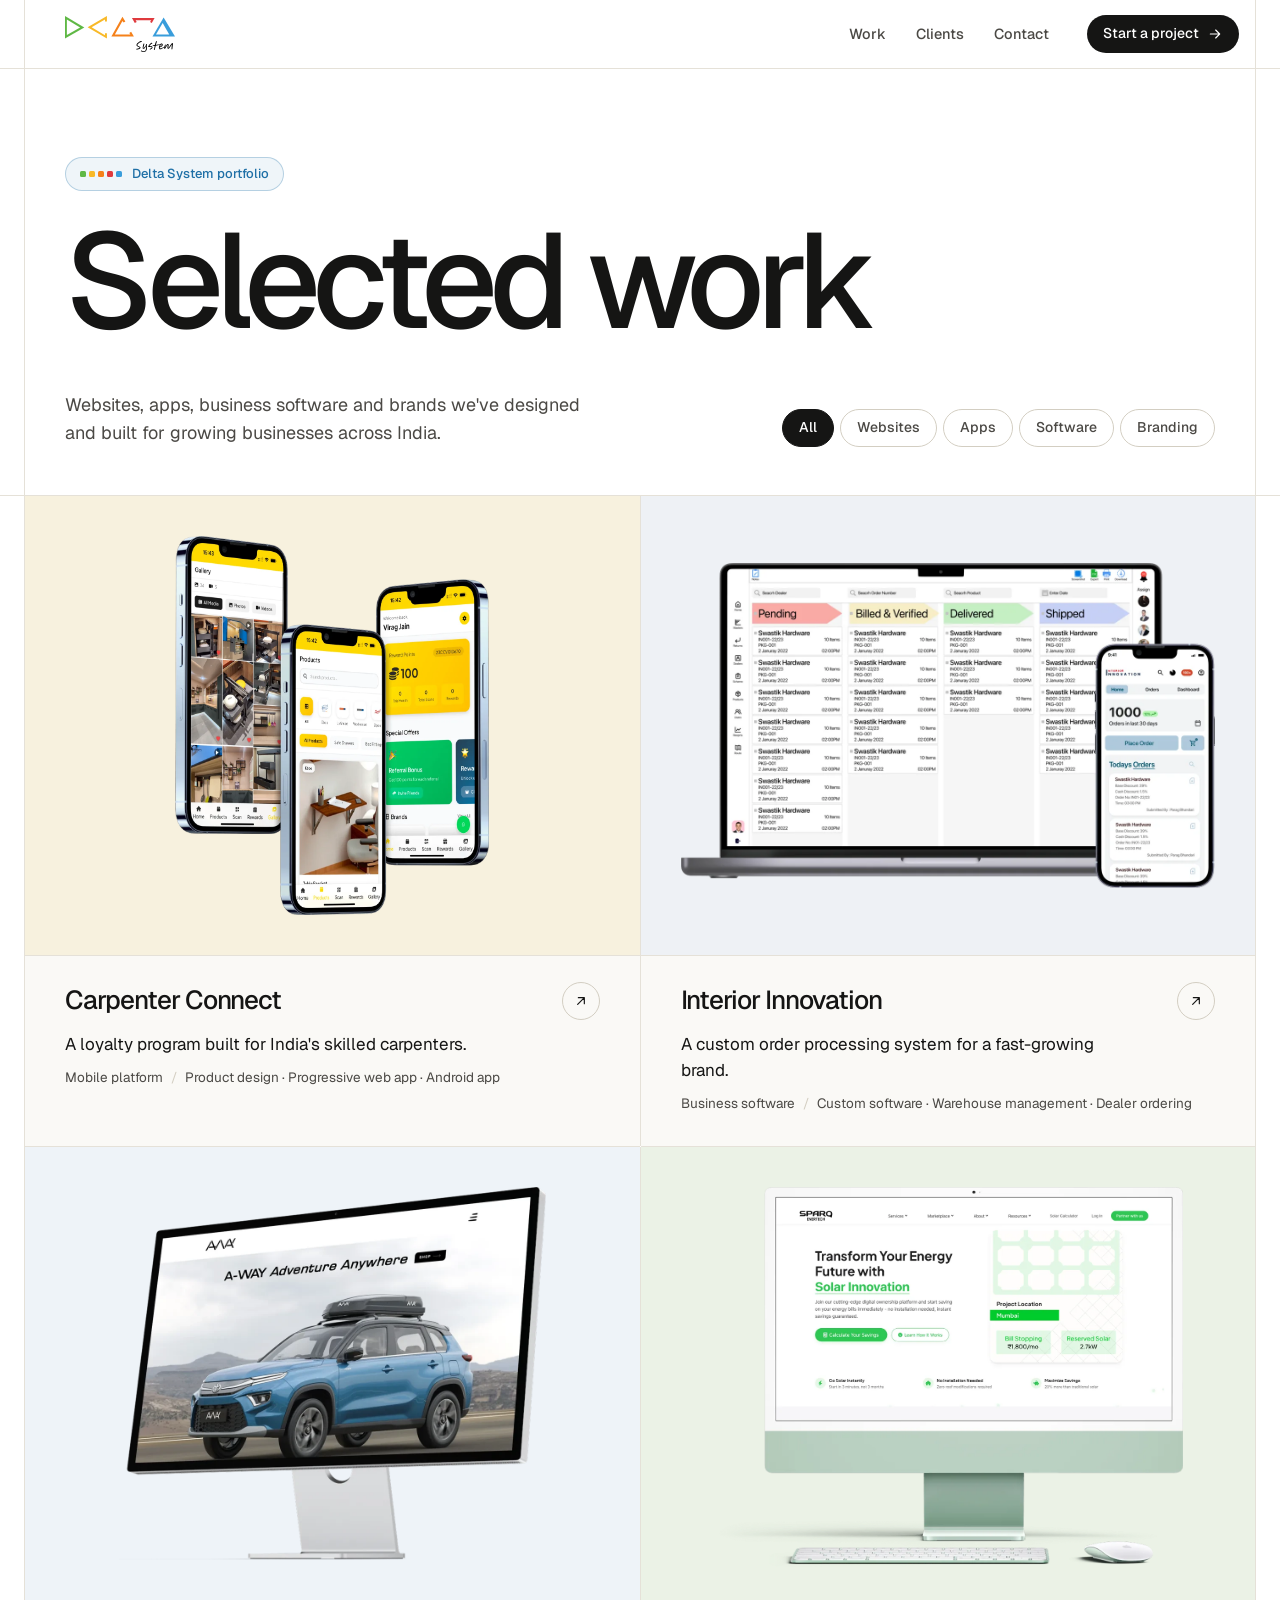
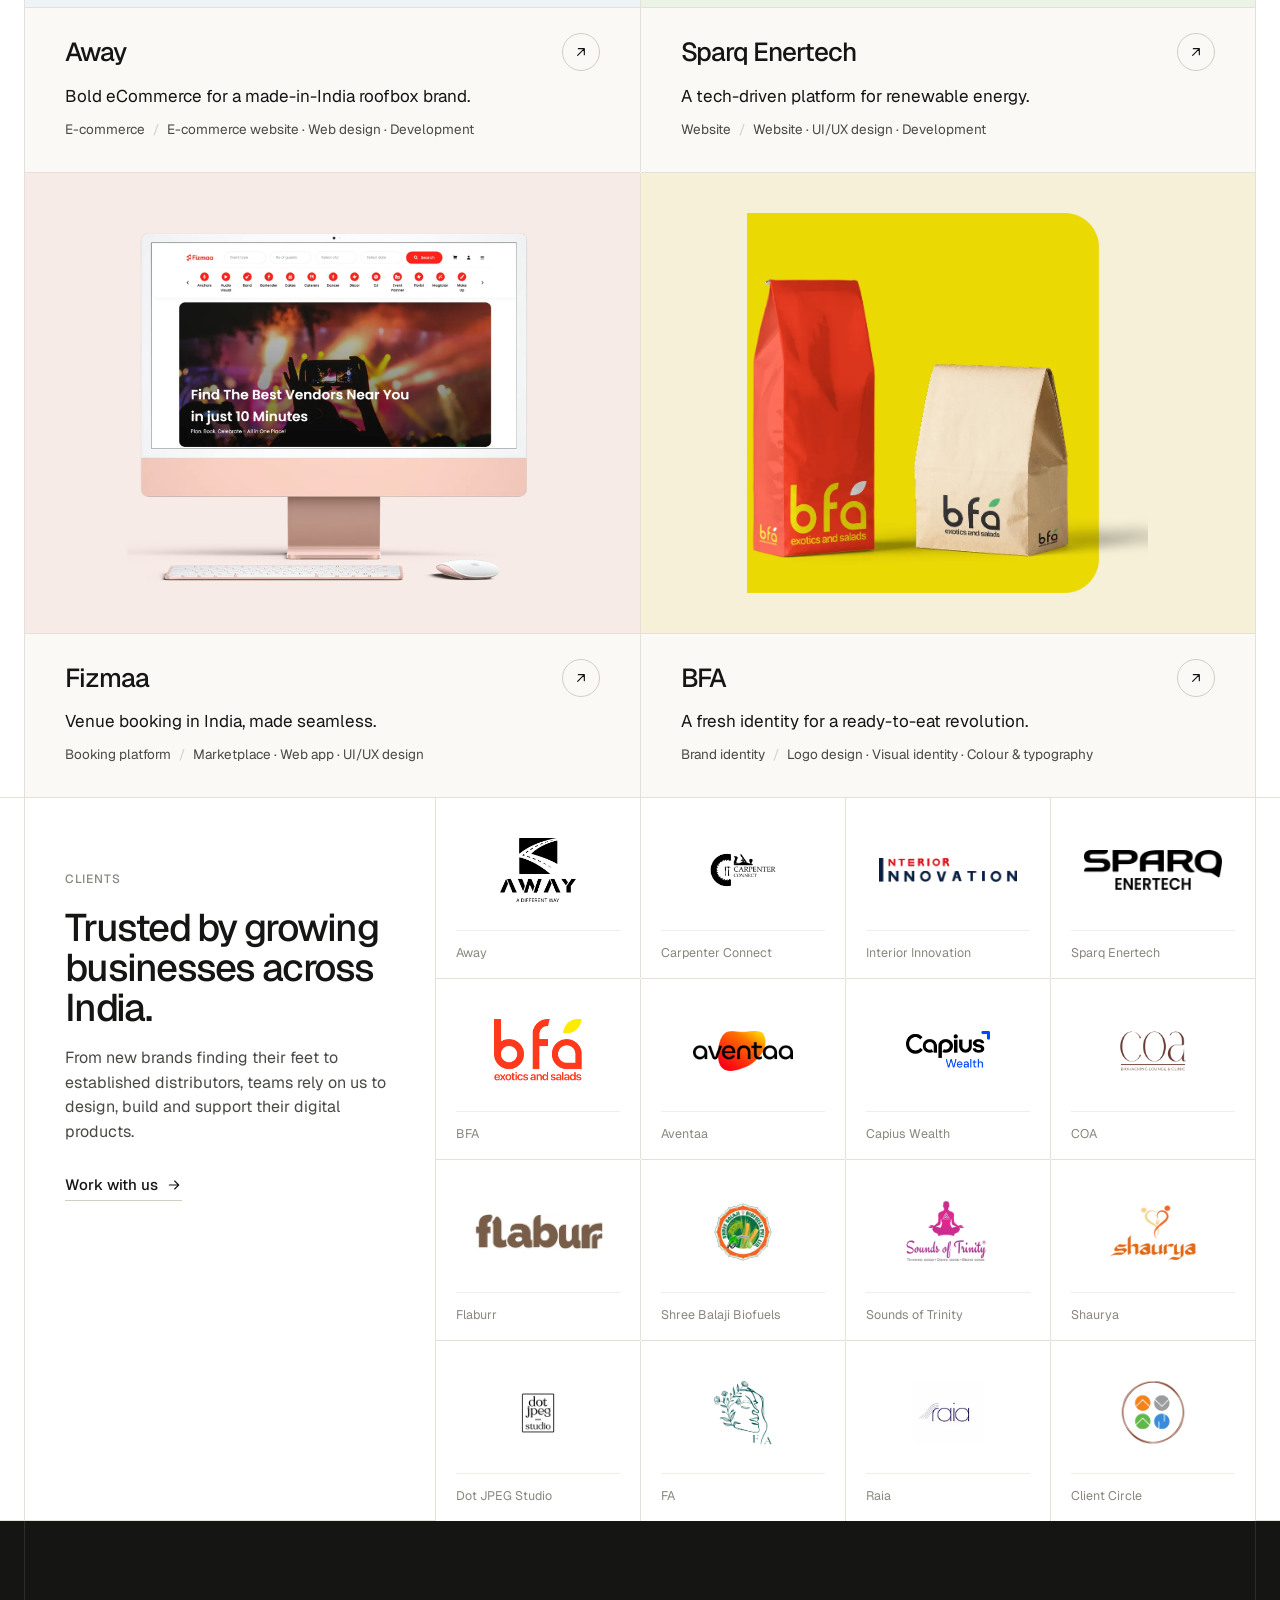
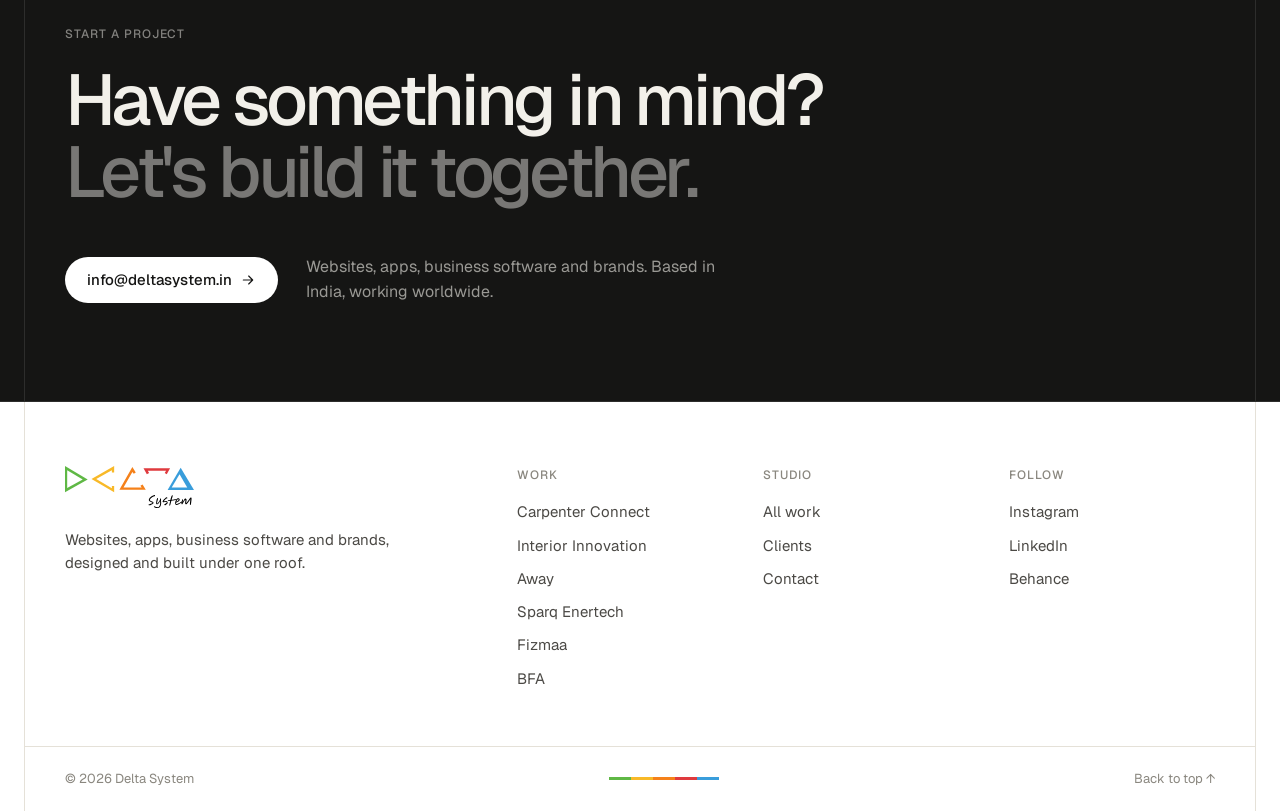
==== commit cc88de6d: "feat: rebuild site as project showcase with case study pages" ====
--- a/index.html
+++ b/index.html
@@ -3,442 +3,180 @@
 <head>
   <meta charset="utf-8">
   <meta name="viewport" content="width=device-width, initial-scale=1">
-  <title>Delta System — Websites, apps & brands</title>
-  <meta name="description" content="Delta System designs and builds websites, mobile apps and brands for businesses worldwide. Based in India.">
-  <meta name="theme-color" content="#FAF9F6">
-  <meta property="og:title" content="Delta System — Websites, apps & brands">
-  <meta property="og:description" content="Design and engineering under one roof, from first sketch to launch day and beyond.">
-  <meta property="og:type" content="website">
+  <title>Delta System — Selected work</title>
+  <meta name="description" content="Selected websites, apps, business software and brands designed and built by Delta System.">
+  <meta name="theme-color" content="#FFFFFF">
+  <meta property="og:title" content="Delta System — Selected work">
+  <meta property="og:description" content="Selected websites, apps, business software and brands designed and built by Delta System.">
   <link rel="icon" type="image/png" sizes="32x32" href="assets/img/favicon-32.png">
   <link rel="apple-touch-icon" href="assets/img/favicon-192.png">
   <link rel="preconnect" href="https://fonts.googleapis.com">
   <link rel="preconnect" href="https://fonts.gstatic.com" crossorigin>
   <link href="https://fonts.googleapis.com/css2?family=Geist:wght@400;500;600;700&display=swap" rel="stylesheet">
   <link rel="stylesheet" href="assets/css/style.css">
+  <script>/* clean URL: /page/index.html → /page/ (server .htaccess does the same with a 301) */(function(){var p=location.pathname,c=p.replace(/index\.html$/i,"");if(c!==p){var u=c+location.search+location.hash;if(history.replaceState)history.replaceState(null,"",u);else location.replace(u);}})();</script>
   <script>if(!matchMedia('(prefers-reduced-motion: reduce)').matches)document.documentElement.classList.add('js-anim')</script>
 </head>
 <body>
-
 <a class="skip" href="#main">Skip to content</a>
 
-<!-- ═══════════ NAV ═══════════ -->
 <header class="nav" id="nav">
   <div class="frame nav-inner">
-    <a href="#top" class="nav-logo" aria-label="Delta System home">
-      <img src="assets/img/logo.svg" alt="Delta System" width="120" height="39">
-    </a>
-    <nav class="nav-links" aria-label="Primary">
-      <a href="#services">Services</a>
-      <a href="#work">Work</a>
-      <a href="#process">Process</a>
-      <a href="#about">About</a>
-      <a href="#faq">FAQ</a>
-    </nav>
-    <div class="nav-actions">
-      <a href="#contact" class="btn btn-ink btn-sm">Start a project <svg class="i" viewBox="0 0 24 24"><path d="M5 12h14M13 6l6 6-6 6"/></svg></a>
-      <button class="nav-toggle" id="navToggle" aria-label="Open menu" aria-expanded="false" aria-controls="mobileMenu">
-        <span></span><span></span>
-      </button>
-    </div>
-  </div>
-  <div class="mobile-menu" id="mobileMenu">
-    <div class="frame">
-      <a href="#services">Services</a>
-      <a href="#work">Work</a>
-      <a href="#process">Process</a>
-      <a href="#about">About</a>
-      <a href="#faq">FAQ</a>
-      <a href="#contact" class="btn btn-ink">Start a project</a>
-    </div>
+    <a href="./" class="nav-logo" aria-label="Delta System home"><img src="assets/img/logo.svg" alt="Delta System" width="120" height="39"></a>
+    <nav class="nav-links" aria-label="Primary"><a href="#work">Work</a><a href="#clients">Clients</a><a href="#contact">Contact</a></nav>
+    <a href="mailto:info@deltasystem.in" class="btn btn-ink btn-sm nav-cta">Start a project <svg class="i" viewBox="0 0 24 24"><path d="M5 12h14M13 6l6 6-6 6"/></svg></a>
   </div>
 </header>
 
 <main id="main">
 
-<!-- ═══════════ HERO ═══════════ -->
 <section class="band band-first" id="top">
   <div class="frame">
-    <div class="hero">
-      <div class="eyebrow reveal">
-        <span class="dots" aria-hidden="true"><i class="c-green"></i><i class="c-yellow"></i><i class="c-orange"></i><i class="c-red"></i><i class="c-blue"></i></span>
-        Building digital products since 2021
-      </div>
-      <h1 class="hero-title reveal">We <em>design</em> and build websites, apps and brands that grow your business.</h1>
-      <div class="hero-foot reveal">
-        <p class="hero-sub">Design and engineering under one roof, from first sketch to launch day and beyond. Creative web solutions, done differently.</p>
-        <div class="hero-cta">
-          <a href="#contact" class="btn btn-ink">Start a project <svg class="i" viewBox="0 0 24 24"><path d="M5 12h14M13 6l6 6-6 6"/></svg></a>
-          <a href="#work" class="btn btn-line">See our work</a>
-        </div>
-      </div>
-    </div>
-
-    <div class="hero-gallery grid-lines">
-      <figure class="hg hg-wide" style="--tint:#EEF3F8">
-        <img src="assets/img/work/away-mac-studio.webp" alt="Away e-commerce website on a desktop display" width="1200" height="920">
-        <figcaption><span>Away</span><span>E-commerce</span></figcaption>
-      </figure>
-      <figure class="hg" style="--tint:#F7F1DE">
-        <img src="assets/img/work/carpenterconnect-blue.webp" alt="Carpenter Connect loyalty app screens" width="993" height="1200">
-        <figcaption><span>Carpenter Connect</span><span>Mobile app</span></figcaption>
-      </figure>
-      <figure class="hg" style="--tint:#F6ECE7">
-        <img src="assets/img/work/fizmaa-home.webp" alt="Fizmaa venue booking website on an iMac" width="1200" height="1113">
-        <figcaption><span>Fizmaa</span><span>Booking platform</span></figcaption>
-      </figure>
-    </div>
-
-    <ol class="steps-strip grid-lines" aria-label="How we work">
-      <li><span class="sq c-red"></span><b>Design</b><small>01</small></li>
-      <li><span class="sq c-blue"></span><b>Develop</b><small>02</small></li>
-      <li><span class="sq c-green"></span><b>Launch</b><small>03</small></li>
-      <li><span class="sq c-yellow"></span><b>Scale</b><small>04</small></li>
-    </ol>
-  </div>
-</section>
-
-<!-- ═══════════ CLIENTS ═══════════ -->
-<section class="band band-tight" aria-label="Clients">
-  <div class="frame clients">
-    <p class="clients-label">Trusted by growing brands across India</p>
-    <div class="marquee">
-      <div class="marquee-track">
-        <img src="assets/img/clients/away.webp" alt="Away" height="40">
-        <img src="assets/img/clients/carpenter-connect.webp" alt="Carpenter Connect" height="40">
-        <img src="assets/img/clients/interior-innovation.webp" alt="Interior Innovation" class="wide">
-        <img src="assets/img/clients/sparq-enertech.webp" alt="Sparq Enertech" class="wide">
-        <img src="assets/img/clients/bfa.webp" alt="BFA" height="40">
-        <img src="assets/img/clients/aventaa.webp" alt="Aventaa" class="wide">
-        <img src="assets/img/clients/capius-wealth.webp" alt="Capius Wealth" height="40">
-        <img src="assets/img/clients/coa.webp" alt="COA" height="40">
-        <img src="assets/img/clients/flaburr.webp" alt="Flaburr" class="wide">
-        <img src="assets/img/clients/shree-balaji-biofuels.webp" alt="Shree Balaji Biofuels" height="40">
-        <img src="assets/img/clients/sounds-of-trinity.webp" alt="Sounds of Trinity" height="40">
-        <img src="assets/img/clients/shaurya.webp" alt="Shaurya" height="40">
+    <div class="intro">
+      <p class="eyebrow" style="--accent:#1E6FA6"><span class="dots" aria-hidden="true"><i class="c-green"></i><i class="c-yellow"></i><i class="c-orange"></i><i class="c-red"></i><i class="c-blue"></i></span>Delta System portfolio</p>
+      <h1 class="display">Selected work</h1>
+      <div class="intro-foot">
+        <p class="intro-sub">Websites, apps, business software and brands we've designed and built for growing businesses across India.</p>
+        <div class="filters" role="group" aria-label="Filter projects"><button type="button" class="filter is-active" data-filter="all" aria-pressed="true">All</button><button type="button" class="filter" data-filter="websites" aria-pressed="false">Websites</button><button type="button" class="filter" data-filter="apps" aria-pressed="false">Apps</button><button type="button" class="filter" data-filter="software" aria-pressed="false">Software</button><button type="button" class="filter" data-filter="branding" aria-pressed="false">Branding</button></div>
       </div>
     </div>
   </div>
 </section>
 
-<!-- ═══════════ SERVICES ═══════════ -->
-<section class="band" id="services">
+<section class="band" id="work" aria-label="Projects">
   <div class="frame">
-    <div class="sec-head">
-      <div class="sec-label reveal"><span>01</span>Our services</div>
-      <h2 class="sec-title reveal">Bring us one task or a <em>whole product.</em></h2>
-      <p class="sec-body reveal">One flexible subscription for design and development. Start, pause or stop whenever you like.</p>
+    <div class="grid">
+      <a class="proj" href="work/carpenter-connect/" data-tags="apps software" style="--tint:#F7F1DE;--dot:var(--blue)">
+        <div class="proj-media"><img src="assets/img/work/carpenterconnect-blue.webp" alt="Carpenter Connect app screens: gallery, products and rewards" width="993" height="1200"></div>
+        <div class="proj-body">
+          <div class="proj-top">
+            <h3>Carpenter Connect</h3>
+            <span class="proj-go" aria-hidden="true"><svg class="i" viewBox="0 0 24 24"><path d="M7 17L17 7M8 7h9v9"/></svg></span>
+          </div>
+          <p class="proj-line">A loyalty program built for India&#x27;s skilled carpenters.</p>
+          <p class="proj-meta">Mobile platform<span class="sep">/</span>Product design · Progressive web app · Android app</p>
+        </div>
+      </a>
+      <a class="proj" href="work/interior-innovation/" data-tags="software apps" style="--tint:#EEF1F5;--dot:var(--ink)">
+        <div class="proj-media"><img src="assets/img/work/ii-group-34036.webp" alt="Order processing system on a laptop and phone" width="1200" height="728" loading="lazy"></div>
+        <div class="proj-body">
+          <div class="proj-top">
+            <h3>Interior Innovation</h3>
+            <span class="proj-go" aria-hidden="true"><svg class="i" viewBox="0 0 24 24"><path d="M7 17L17 7M8 7h9v9"/></svg></span>
+          </div>
+          <p class="proj-line">A custom order processing system for a fast-growing brand.</p>
+          <p class="proj-meta">Business software<span class="sep">/</span>Custom software · Warehouse management · Dealer ordering</p>
+        </div>
+      </a>
+      <a class="proj" href="work/away/" data-tags="websites" style="--tint:#EEF3F8;--dot:var(--orange)">
+        <div class="proj-media"><img src="assets/img/work/away-mac-studio.webp" alt="Away website on a desktop display" width="1200" height="920" loading="lazy"></div>
+        <div class="proj-body">
+          <div class="proj-top">
+            <h3>Away</h3>
+            <span class="proj-go" aria-hidden="true"><svg class="i" viewBox="0 0 24 24"><path d="M7 17L17 7M8 7h9v9"/></svg></span>
+          </div>
+          <p class="proj-line">Bold eCommerce for a made-in-India roofbox brand.</p>
+          <p class="proj-meta">E-commerce<span class="sep">/</span>E-commerce website · Web design · Development</p>
+        </div>
+      </a>
+      <a class="proj" href="work/sparq-enertech/" data-tags="websites" style="--tint:#EBF2E6;--dot:var(--green)">
+        <div class="proj-media"><img src="assets/img/work/sparqenertech-green.webp" alt="Sparq Enertech website on an iMac" width="1200" height="969" loading="lazy"></div>
+        <div class="proj-body">
+          <div class="proj-top">
+            <h3>Sparq Enertech</h3>
+            <span class="proj-go" aria-hidden="true"><svg class="i" viewBox="0 0 24 24"><path d="M7 17L17 7M8 7h9v9"/></svg></span>
+          </div>
+          <p class="proj-line">A tech-driven platform for renewable energy.</p>
+          <p class="proj-meta">Website<span class="sep">/</span>Website · UI/UX design · Development</p>
+        </div>
+      </a>
+      <a class="proj" href="work/fizmaa/" data-tags="websites software" style="--tint:#F7EBE8;--dot:var(--red)">
+        <div class="proj-media"><img src="assets/img/work/fizmaa-imac-24-inch-3-c748-321-2976-2759.webp" alt="Fizmaa home page on an iMac" width="1200" height="1113" loading="lazy"></div>
+        <div class="proj-body">
+          <div class="proj-top">
+            <h3>Fizmaa</h3>
+            <span class="proj-go" aria-hidden="true"><svg class="i" viewBox="0 0 24 24"><path d="M7 17L17 7M8 7h9v9"/></svg></span>
+          </div>
+          <p class="proj-line">Venue booking in India, made seamless.</p>
+          <p class="proj-meta">Booking platform<span class="sep">/</span>Marketplace · Web app · UI/UX design</p>
+        </div>
+      </a>
+      <a class="proj" href="work/bfa/" data-tags="branding" style="--tint:#F6F0D8;--dot:var(--yellow)">
+        <div class="proj-media"><img src="assets/img/work/bfa-group-33998-c117-0-975-923.webp" alt="BFA packaging bags" width="975" height="923" loading="lazy"></div>
+        <div class="proj-body">
+          <div class="proj-top">
+            <h3>BFA</h3>
+            <span class="proj-go" aria-hidden="true"><svg class="i" viewBox="0 0 24 24"><path d="M7 17L17 7M8 7h9v9"/></svg></span>
+          </div>
+          <p class="proj-line">A fresh identity for a ready-to-eat revolution.</p>
+          <p class="proj-meta">Brand identity<span class="sep">/</span>Logo design · Visual identity · Colour &amp; typography</p>
+        </div>
+      </a>
     </div>
-
-    <div class="services grid-lines">
-      <article class="svc reveal">
-        <div class="svc-top">
-          <span class="svc-icon c-blue-soft"><svg class="i" viewBox="0 0 24 24"><rect x="3" y="4" width="18" height="14" rx="2"/><path d="M3 9h18M8 21h8M12 18v3"/></svg></span>
-          <span class="svc-num">01</span>
-        </div>
-        <p class="svc-eyebrow">Websites</p>
-        <h3>Fast. Beautiful. Built to convert.</h3>
-        <p>Custom websites, e-commerce and SaaS platforms that carry your brand online and are easy to update.</p>
-        <ul class="chips"><li>CMS</li><li>SaaS</li><li>E-commerce</li><li>Portfolio</li><li>Education</li><li>Custom builds</li></ul>
-      </article>
-      <article class="svc reveal">
-        <div class="svc-top">
-          <span class="svc-icon c-yellow-soft"><svg class="i" viewBox="0 0 24 24"><rect x="6" y="2" width="12" height="20" rx="3"/><path d="M11 18h2"/></svg></span>
-          <span class="svc-num">02</span>
-        </div>
-        <p class="svc-eyebrow">Mobile apps</p>
-        <h3>Apps people actually keep.</h3>
-        <p>iOS and Android apps with clean interfaces, built to perform on every device.</p>
-        <ul class="chips"><li>iOS</li><li>Android</li><li>Commerce</li><li>Health</li><li>Productivity</li><li>Social</li></ul>
-      </article>
-      <article class="svc reveal">
-        <div class="svc-top">
-          <span class="svc-icon c-red-soft"><svg class="i" viewBox="0 0 24 24"><path d="M12 19l7-7 3 3-7 7-3-3z"/><path d="M18 13l-1.5-7.5L2 2l3.5 14.5L13 18l5-5z"/><path d="M2 2l7.586 7.586"/><circle cx="11" cy="11" r="2"/></svg></span>
-          <span class="svc-num">03</span>
-        </div>
-        <p class="svc-eyebrow">UI/UX &amp; Branding</p>
-        <h3>Design people remember.</h3>
-        <p>Research, interfaces and identity systems that make your brand impossible to ignore.</p>
-        <ul class="chips"><li>User research</li><li>Wireframes</li><li>Prototypes</li><li>Design systems</li><li>Logo &amp; identity</li><li>Print &amp; social</li></ul>
-      </article>
-      <article class="svc reveal">
-        <div class="svc-top">
-          <span class="svc-icon c-green-soft"><svg class="i" viewBox="0 0 24 24"><path d="M17.5 19H8a6 6 0 1 1 1.3-11.86A5 5 0 0 1 19 9.5a4.5 4.5 0 0 1-1.5 9.5z"/></svg></span>
-          <span class="svc-num">04</span>
-        </div>
-        <p class="svc-eyebrow">Domain, Cloud &amp; Data</p>
-        <h3>Infrastructure that just works.</h3>
-        <p>Email domains, cloud workspaces, migration and data scraping, set up right from day one.</p>
-        <ul class="chips"><li>Email domains</li><li>Cloud workspace</li><li>Data migration</li><li>Web scraping</li></ul>
-      </article>
-    </div>
-
-    <div class="perks grid-lines">
-      <div class="perk reveal"><span class="perk-bar c-yellow"></span><b>24–48h</b><p>Typical turnaround on most tasks</p></div>
-      <div class="perk reveal"><span class="perk-bar c-blue"></span><b>Unlimited</b><p>Requests in your queue, handled one by one</p></div>
-      <div class="perk reveal"><span class="perk-bar c-red"></span><b>Pause anytime</b><p>No long contracts. Start, pause or stop</p></div>
-      <div class="perk reveal"><span class="perk-bar c-green"></span><b>One team</b><p>Designers, developers and researchers</p></div>
-    </div>
+    <p class="empty" hidden>No projects in this category yet.</p>
   </div>
 </section>
 
-<!-- ═══════════ ABOUT ═══════════ -->
-<section class="band" id="about">
-  <div class="frame about">
-    <div class="sec-label reveal"><span>02</span>About us</div>
-    <p class="statement reveal">
-      We're a full-service digital agency that likes to <mark>think differently.</mark>
-      Every project starts with how people should <em>feel</em> and ends with
-      <span class="accent">clear design, honest storytelling</span> and products people enjoy using.
-    </p>
-    <div class="about-sign reveal">
-      <span class="dots" aria-hidden="true"><i class="c-green"></i><i class="c-yellow"></i><i class="c-orange"></i><i class="c-red"></i><i class="c-blue"></i></span>
-      The Delta System team
+<section class="band" id="clients">
+  <div class="frame clients">
+    <div class="clients-head">
+      <p class="sec-label">Clients</p>
+      <h2 class="sec-title">Trusted by growing businesses across India.</h2>
+      <p class="clients-sub">From new brands finding their feet to established distributors, teams rely on us to design, build and support their digital products.</p>
+      <a href="mailto:info@deltasystem.in" class="text-link">Work with us <svg class="i" viewBox="0 0 24 24"><path d="M5 12h14M13 6l6 6-6 6"/></svg></a>
     </div>
+    <ul class="client-grid" aria-label="Client list">
+        <li class="client"><div class="client-logo"><img src="assets/img/clients/away.webp" alt="" loading="lazy"></div><span class="client-name">Away</span></li>
+        <li class="client"><div class="client-logo"><img src="assets/img/clients/carpenter-connect.webp" alt="" loading="lazy"></div><span class="client-name">Carpenter Connect</span></li>
+        <li class="client is-wide"><div class="client-logo"><img src="assets/img/clients/interior-innovation.webp" alt="" loading="lazy"></div><span class="client-name">Interior Innovation</span></li>
+        <li class="client is-wide"><div class="client-logo"><img src="assets/img/clients/sparq-enertech.webp" alt="" loading="lazy"></div><span class="client-name">Sparq Enertech</span></li>
+        <li class="client"><div class="client-logo"><img src="assets/img/clients/bfa.webp" alt="" loading="lazy"></div><span class="client-name">BFA</span></li>
+        <li class="client is-wide"><div class="client-logo"><img src="assets/img/clients/aventaa.webp" alt="" loading="lazy"></div><span class="client-name">Aventaa</span></li>
+        <li class="client is-wide"><div class="client-logo"><img src="assets/img/clients/capius-wealth.webp" alt="" loading="lazy"></div><span class="client-name">Capius Wealth</span></li>
+        <li class="client"><div class="client-logo"><img src="assets/img/clients/coa.webp" alt="" loading="lazy"></div><span class="client-name">COA</span></li>
+        <li class="client is-wide"><div class="client-logo"><img src="assets/img/clients/flaburr.webp" alt="" loading="lazy"></div><span class="client-name">Flaburr</span></li>
+        <li class="client"><div class="client-logo"><img src="assets/img/clients/shree-balaji-biofuels.webp" alt="" loading="lazy"></div><span class="client-name">Shree Balaji Biofuels</span></li>
+        <li class="client"><div class="client-logo"><img src="assets/img/clients/sounds-of-trinity.webp" alt="" loading="lazy"></div><span class="client-name">Sounds of Trinity</span></li>
+        <li class="client"><div class="client-logo"><img src="assets/img/clients/shaurya.webp" alt="" loading="lazy"></div><span class="client-name">Shaurya</span></li>
+        <li class="client"><div class="client-logo"><img src="assets/img/clients/dot-jpeg-studio.webp" alt="" loading="lazy"></div><span class="client-name">Dot JPEG Studio</span></li>
+        <li class="client"><div class="client-logo"><img src="assets/img/clients/fa.webp" alt="" loading="lazy"></div><span class="client-name">FA</span></li>
+        <li class="client"><div class="client-logo"><img src="assets/img/clients/raia.webp" alt="" loading="lazy"></div><span class="client-name">Raia</span></li>
+        <li class="client"><div class="client-logo"><img src="assets/img/clients/client-circle.webp" alt="" loading="lazy"></div><span class="client-name">Client Circle</span></li>
+    </ul>
   </div>
 </section>
 
-<!-- ═══════════ PROCESS ═══════════ -->
-<section class="band" id="process">
-  <div class="frame">
-    <div class="sec-head">
-      <div class="sec-label reveal"><span>03</span>Our process</div>
-      <h2 class="sec-title reveal">From first idea to <em>launch day.</em></h2>
-      <p class="sec-body reveal">One team takes you from research to a live product, so nothing gets lost between design and development.</p>
+<section class="band band-dark" id="contact">
+  <div class="frame cta">
+    <p class="sec-label">Start a project</p>
+    <h2 class="cta-title">Have something in mind? <span>Let's build it together.</span></h2>
+    <div class="cta-row">
+      <a href="mailto:info@deltasystem.in" class="btn btn-light">info@deltasystem.in <svg class="i" viewBox="0 0 24 24"><path d="M5 12h14M13 6l6 6-6 6"/></svg></a>
+      <p>Websites, apps, business software and brands. Based in India, working worldwide.</p>
     </div>
-    <div class="process grid-lines">
-      <article class="step reveal" style="--c:var(--yellow)">
-        <div class="step-head"><span class="step-n">01</span><span class="step-time">Week 1</span></div>
-        <h3>Research &amp; Insights</h3>
-        <p>We study your market, your users and your competitors before anything gets designed.</p>
-        <ul class="ticks"><li>User &amp; market research</li><li>Competitor audit</li><li>Project roadmap</li></ul>
-      </article>
-      <article class="step reveal" style="--c:var(--red)">
-        <div class="step-head"><span class="step-n">02</span><span class="step-time">Weeks 2–3</span></div>
-        <h3>UI/UX Design</h3>
-        <p>Wireframes, prototypes and a design system, refined with real feedback.</p>
-        <ul class="ticks"><li>Wireframes &amp; user flows</li><li>Clickable prototype</li><li>Design system</li></ul>
-      </article>
-      <article class="step reveal" style="--c:var(--blue)">
-        <div class="step-head"><span class="step-n">03</span><span class="step-time">Weeks 4–8</span></div>
-        <h3>Development</h3>
-        <p>Fast, scalable websites and iOS &amp; Android apps built by experienced engineers.</p>
-        <ul class="ticks"><li>Web, iOS &amp; Android builds</li><li>CMS &amp; integrations</li><li>QA &amp; testing</li></ul>
-      </article>
-      <article class="step reveal" style="--c:var(--green)">
-        <div class="step-head"><span class="step-n">04</span><span class="step-time">Ongoing</span></div>
-        <h3>Launch &amp; Support</h3>
-        <p>Domains, cloud setup, data migration and updates long after you go live.</p>
-        <ul class="ticks"><li>Domain &amp; cloud setup</li><li>Data migration</li><li>Updates in 24–48h</li></ul>
-      </article>
-    </div>
-  </div>
-</section>
-
-<!-- ═══════════ WORK ═══════════ -->
-<section class="band" id="work">
-  <div class="frame">
-    <div class="sec-head">
-      <div class="sec-label reveal"><span>04</span>Selected work</div>
-      <h2 class="sec-title reveal">Products that launch and <em>keep working.</em></h2>
-      <p class="sec-body reveal">A few of the websites, apps, platforms and brands we've shipped for teams across India.</p>
-    </div>
-
-    <div class="work grid-lines">
-      <a class="case reveal" href="https://www.deltasystem.in/away" target="_blank" rel="noopener" style="--tint:#F4EBE1;--dot:var(--orange)">
-        <div class="case-media cover"><img src="assets/img/work/away-frame-53.webp" alt="Away roofbox brand launch creative" loading="lazy" width="1200" height="847"></div>
-        <div class="case-body">
-          <div class="case-meta"><span class="case-dot"></span>Away<span class="sep">/</span>E-commerce</div>
-          <h3>Bold eCommerce for a made-in-India roofbox brand.</h3>
-          <p>A modern store for an emerging auto-accessories brand whose roofboxes are built for travel, toughness and all-terrain journeys.</p>
-          <div class="case-foot"><ul class="chips"><li>E-commerce</li><li>Web design</li><li>Development</li></ul><span class="case-link">View project <svg class="i" viewBox="0 0 24 24"><path d="M7 17L17 7M8 7h9v9"/></svg></span></div>
-        </div>
-      </a>
-      <a class="case reveal" href="https://www.deltasystem.in/carpenterconnect" target="_blank" rel="noopener" style="--tint:#E9F0F6;--dot:var(--blue)">
-        <div class="case-media"><img src="assets/img/work/carpenterconnect-silver.webp" alt="Carpenter Connect admin dashboard" loading="lazy" width="1200" height="922"></div>
-        <div class="case-body">
-          <div class="case-meta"><span class="case-dot"></span>Carpenter Connect<span class="sep">/</span>Mobile platform</div>
-          <h3>A loyalty program built for India's skilled carpenters.</h3>
-          <p>A mobile-first platform connecting carpenters directly with top hardware brands. Live in Maharashtra and Jharkhand.</p>
-          <div class="case-foot"><ul class="chips"><li>Product design</li><li>PWA</li><li>Android app</li></ul><span class="case-link">View project <svg class="i" viewBox="0 0 24 24"><path d="M7 17L17 7M8 7h9v9"/></svg></span></div>
-        </div>
-      </a>
-      <a class="case reveal" href="https://www.deltasystem.in/ii" target="_blank" rel="noopener" style="--tint:#FFFFFF;--dot:var(--ink)">
-        <div class="case-media"><img src="assets/img/work/ii-1-cc.webp" alt="Interior Innovation order processing app" loading="lazy" width="1200" height="997"></div>
-        <div class="case-body">
-          <div class="case-meta"><span class="case-dot"></span>Interior Innovation<span class="sep">/</span>Business software</div>
-          <h3>A custom order processing system for a fast-growing brand.</h3>
-          <p>Warehouse management and smooth ordering for the sales team and dealers, across 9 districts in Maharashtra.</p>
-          <div class="case-foot"><ul class="chips"><li>Custom software</li><li>Warehouse</li><li>Dealer ordering</li></ul><span class="case-link">View project <svg class="i" viewBox="0 0 24 24"><path d="M7 17L17 7M8 7h9v9"/></svg></span></div>
-        </div>
-      </a>
-      <a class="case reveal" href="https://www.deltasystem.in/sparqenertech" target="_blank" rel="noopener" style="--tint:#EBF2E6;--dot:var(--green)">
-        <div class="case-media"><img src="assets/img/work/sparqenertech-green.webp" alt="Sparq Enertech solar platform website" loading="lazy" width="1200" height="969"></div>
-        <div class="case-body">
-          <div class="case-meta"><span class="case-dot"></span>Sparq Enertech<span class="sep">/</span>Website</div>
-          <h3>A tech-driven platform for renewable energy.</h3>
-          <p>Custom solutions, advisory and digital ownership, helping communities and businesses move toward a greener future.</p>
-          <div class="case-foot"><ul class="chips"><li>Website</li><li>UI/UX</li><li>Development</li></ul><span class="case-link">View project <svg class="i" viewBox="0 0 24 24"><path d="M7 17L17 7M8 7h9v9"/></svg></span></div>
-        </div>
-      </a>
-      <a class="case reveal" href="https://www.deltasystem.in/fizmaa" target="_blank" rel="noopener" style="--tint:#F7EBE8;--dot:var(--red)">
-        <div class="case-media"><img src="assets/img/work/fizmaa-event.webp" alt="Fizmaa event listing page" loading="lazy" width="1200" height="1037"></div>
-        <div class="case-body">
-          <div class="case-meta"><span class="case-dot"></span>Fizmaa<span class="sep">/</span>Booking platform</div>
-          <h3>Venue booking in India, made seamless.</h3>
-          <p>A transparent, reliable platform that connects event organisers with the right venues and helps venue owners grow.</p>
-          <div class="case-foot"><ul class="chips"><li>Marketplace</li><li>Web app</li><li>UI/UX</li></ul><span class="case-link">View project <svg class="i" viewBox="0 0 24 24"><path d="M7 17L17 7M8 7h9v9"/></svg></span></div>
-        </div>
-      </a>
-      <a class="case reveal" href="https://www.deltasystem.in/bfa" target="_blank" rel="noopener" style="--tint:#F6F0D8;--dot:var(--yellow)">
-        <div class="case-media"><img src="assets/img/work/bfa-pack.webp" alt="BFA exotics and salads packaging" loading="lazy" width="975" height="923"></div>
-        <div class="case-body">
-          <div class="case-meta"><span class="case-dot"></span>BFA<span class="sep">/</span>Brand identity</div>
-          <h3>A fresh identity for a ready-to-eat revolution.</h3>
-          <p>A complete visual identity for Bfarm Agro, a bold new brand of ready-to-eat exotic salads and vegetables.</p>
-          <div class="case-foot"><ul class="chips"><li>Logo</li><li>Visual identity</li><li>Packaging</li></ul><span class="case-link">View project <svg class="i" viewBox="0 0 24 24"><path d="M7 17L17 7M8 7h9v9"/></svg></span></div>
-        </div>
-      </a>
-    </div>
-  </div>
-</section>
-
-<!-- ═══════════ WHY ═══════════ -->
-<section class="band" id="why">
-  <div class="frame">
-    <div class="sec-head">
-      <div class="sec-label reveal"><span>05</span>Why teams choose us</div>
-      <h2 class="sec-title reveal">A senior team, <em>without the overhead.</em></h2>
-      <p class="sec-body reveal">Designers, developers and researchers on tap, for less than the cost of a single full-time hire.</p>
-    </div>
-    <div class="why grid-lines">
-      <article class="why-item reveal">
-        <span class="why-icon c-blue-soft"><svg class="i" viewBox="0 0 24 24"><rect x="3" y="4" width="18" height="18" rx="2"/><path d="M16 2v4M8 2v4M3 10h18"/></svg></span>
-        <h3>Subscription, not contracts</h3>
-        <p class="why-role">Start, pause or stop anytime</p>
-        <p>Work with a full design and development team on a flexible subscription. No long contracts and no hiring overheads.</p>
-      </article>
-      <article class="why-item reveal">
-        <span class="why-icon c-yellow-soft"><svg class="i" viewBox="0 0 24 24"><path d="M13 2L3 14h9l-1 8 10-12h-9l1-8z"/></svg></span>
-        <h3>Fast turnaround</h3>
-        <p class="why-role">Most tasks in 24–48 hours</p>
-        <p>Queue as many requests as you like. We work through them one at a time, and most are delivered within a day or two.</p>
-      </article>
-      <article class="why-item reveal">
-        <span class="why-icon c-green-soft"><svg class="i" viewBox="0 0 24 24"><path d="M17 21v-2a4 4 0 0 0-4-4H5a4 4 0 0 0-4 4v2"/><circle cx="9" cy="7" r="4"/><path d="M23 21v-2a4 4 0 0 0-3-3.87M16 3.13a4 4 0 0 1 0 7.75"/></svg></span>
-        <h3>Senior talent, lower cost</h3>
-        <p class="why-role">Less than one full-time hire</p>
-        <p>A full-time senior designer can cost $100k+ a year. You get designers, developers and researchers for far less.</p>
-      </article>
-    </div>
-  </div>
-</section>
-
-<!-- ═══════════ FAQ ═══════════ -->
-<section class="band" id="faq">
-  <div class="frame faq">
-    <div class="faq-side">
-      <div class="sec-label reveal"><span>06</span>FAQ</div>
-      <h2 class="sec-title reveal">Frequently asked <em>questions.</em></h2>
-      <p class="sec-body reveal">Quick answers to what people usually ask before starting a project.</p>
-      <a href="#contact" class="text-link reveal">Have another question? Get in touch <svg class="i" viewBox="0 0 24 24"><path d="M5 12h14M13 6l6 6-6 6"/></svg></a>
-    </div>
-    <div class="faq-list">
-      <details class="qa reveal" open>
-        <summary>How does the subscription work?<span class="pm" aria-hidden="true"></span></summary>
-        <div class="qa-a"><p>Subscribe and start sending requests. You can pause or cancel at any time, with no long-term contract.</p></div>
-      </details>
-      <details class="qa reveal">
-        <summary>How fast will I get my work?<span class="pm" aria-hidden="true"></span></summary>
-        <div class="qa-a"><p>Most tasks are delivered within 24–48 hours. Larger builds such as full websites or apps are planned in milestones.</p></div>
-      </details>
-      <details class="qa reveal">
-        <summary>How many requests can I make?<span class="pm" aria-hidden="true"></span></summary>
-        <div class="qa-a"><p>As many as you like. Requests go into a queue and we work through them one at a time.</p></div>
-      </details>
-      <details class="qa reveal">
-        <summary>Where are you based?<span class="pm" aria-hidden="true"></span></summary>
-        <div class="qa-a"><p>We're based in India and work with clients around the world.</p></div>
-      </details>
-    </div>
-  </div>
-</section>
-
-<!-- ═══════════ CONTACT ═══════════ -->
-<section class="band band-dark" id="contact">
-  <div class="frame contact">
-    <div class="contact-copy">
-      <div class="sec-label reveal"><span>07</span>Let's connect</div>
-      <h2 class="contact-title reveal">Have an idea, a product or a brand to build? <em>Tell us about it.</em></h2>
-      <p class="reveal">We'll show you how we'd make it real. Most replies go out within one working day.</p>
-      <dl class="contact-meta reveal">
-        <div><dt>Email</dt><dd><a href="mailto:hello@deltasystem.in">hello@deltasystem.in</a></dd></div>
-        <div><dt>Based in</dt><dd>India · Working worldwide</dd></div>
-      </dl>
-    </div>
-    <form class="form reveal" id="contactForm" novalidate>
-      <div class="field-row">
-        <label class="field"><span>Name</span><input type="text" name="name" autocomplete="name" required placeholder="Your name"></label>
-        <label class="field"><span>Email</span><input type="email" name="email" autocomplete="email" required placeholder="you@company.com"></label>
-      </div>
-      <fieldset class="field">
-        <legend>What do you need?</legend>
-        <div class="pick">
-          <label><input type="checkbox" name="need" value="Website"><span>Website</span></label>
-          <label><input type="checkbox" name="need" value="Mobile app"><span>Mobile app</span></label>
-          <label><input type="checkbox" name="need" value="UI/UX"><span>UI/UX</span></label>
-          <label><input type="checkbox" name="need" value="Branding"><span>Branding</span></label>
-          <label><input type="checkbox" name="need" value="Cloud & data"><span>Cloud &amp; data</span></label>
-        </div>
-      </fieldset>
-      <label class="field"><span>Project details</span><textarea name="message" rows="4" required placeholder="A few lines about what you're building"></textarea></label>
-      <div class="form-foot">
-        <button type="submit" class="btn btn-light">Send message <svg class="i" viewBox="0 0 24 24"><path d="M5 12h14M13 6l6 6-6 6"/></svg></button>
-        <p class="form-note" id="formNote" role="status"></p>
-      </div>
-    </form>
   </div>
 </section>
 
 </main>
 
-<!-- ═══════════ FOOTER ═══════════ -->
 <footer class="band footer">
   <div class="frame">
     <div class="foot-grid">
       <div class="foot-brand">
         <img src="assets/img/logo.svg" alt="Delta System" width="140" height="46">
-        <p>Websites, apps and brands for businesses worldwide. Design and engineering under one roof.</p>
+        <p>Websites, apps, business software and brands, designed and built under one roof.</p>
       </div>
-      <div class="foot-col">
-        <h4>Services</h4>
-        <a href="#services">Website development</a>
-        <a href="#services">App development</a>
-        <a href="#services">UI/UX design</a>
-        <a href="#services">Branding &amp; logo</a>
-        <a href="#services">Domain &amp; cloud</a>
-      </div>
-      <div class="foot-col">
-        <h4>Company</h4>
-        <a href="#work">Work</a>
-        <a href="#process">Process</a>
-        <a href="#about">About</a>
-        <a href="#faq">FAQ</a>
-      </div>
-      <div class="foot-col">
-        <h4>Follow</h4>
-        <a href="#" rel="noopener">Instagram</a>
-        <a href="#" rel="noopener">LinkedIn</a>
-        <a href="#" rel="noopener">Behance</a>
-      </div>
+      <div class="foot-col"><h4>Work</h4><a href="work/carpenter-connect/">Carpenter Connect</a><a href="work/interior-innovation/">Interior Innovation</a><a href="work/away/">Away</a><a href="work/sparq-enertech/">Sparq Enertech</a><a href="work/fizmaa/">Fizmaa</a><a href="work/bfa/">BFA</a></div>
+      <div class="foot-col"><h4>Studio</h4><a href="#work">All work</a><a href="#clients">Clients</a><a href="mailto:info@deltasystem.in">Contact</a></div>
+      <div class="foot-col"><h4>Follow</h4><a href="#">Instagram</a><a href="#">LinkedIn</a><a href="#">Behance</a></div>
     </div>
     <div class="foot-bottom">
-      <span>© <span id="year">2026</span> Delta System. All rights reserved.</span>
+      <span>© <span class="year">2026</span> Delta System</span>
       <span class="foot-strip" aria-hidden="true"><i class="c-green"></i><i class="c-yellow"></i><i class="c-orange"></i><i class="c-red"></i><i class="c-blue"></i></span>
       <a href="#top">Back to top ↑</a>
     </div>
   </div>
 </footer>
-
 <script src="assets/js/main.js"></script>
 </body>
 </html>
--- a/assets/css/style.css
+++ b/assets/css/style.css
@@ -1,13 +1,12 @@
 /* ════════════════════════════════════════════════════════════
-   DELTA SYSTEM — Landing page
-   Layout: a 1200px "frame" with vertical rails, full-width
-   horizontal dividers between sections and + marks where
-   they cross. Inner grids use 1px hairlines, not cards.
+   DELTA SYSTEM — Showcase
+   Warm paper + ink, a framed 1320px layout with hairline rails,
+   and the Delta logo colours used only as small accents.
    ════════════════════════════════════════════════════════════ */
 
 :root {
-  /* Neutrals — warm paper & ink */
-  --paper: #FAF9F6;
+  --paper: #FFFFFF;
+  --cream: #FAF9F6;  /* warm paper, used on project cards */
   --paper-2: #F3F1EC;
   --ink: #151514;
   --ink-2: #4B4945;
@@ -15,23 +14,17 @@
   --line: #E5E1D8;
   --line-2: #D3CEC2;
 
-  /* Brand — taken from the Delta System logo */
   --blue: #399DDB;
   --orange: #F5811A;
   --green: #5FB845;
   --yellow: #F8B928;
   --red: #DF3A3E;
-  --blue-ink: #1E6FA6;
-
-  /* Type */
-  --sans: "Geist", ui-sans-serif, system-ui, -apple-system, "Segoe UI", sans-serif;
-  --head: "Geist", ui-sans-serif, system-ui, -apple-system, "Segoe UI", sans-serif;
-  --mono: var(--sans); /* small labels use the body font */
-
-  /* Layout */
+
+  --font: "Geist", ui-sans-serif, system-ui, -apple-system, "Segoe UI", sans-serif;
+
   --frame: 1320px;
-  --gutter: 24px;   /* space outside the rails */
-  --pad: 32px;      /* space inside the rails */
+  --gutter: 24px;
+  --pad: 40px;
   --ease: cubic-bezier(.2, .7, .2, 1);
 }
 
@@ -39,7 +32,7 @@
 *, *::before, *::after { box-sizing: border-box; margin: 0; padding: 0; }
 html { scroll-behavior: smooth; scroll-padding-top: 72px; -webkit-text-size-adjust: 100%; }
 body {
-  font-family: var(--sans);
+  font-family: var(--font);
   font-size: 16px;
   line-height: 1.55;
   color: var(--ink);
@@ -50,30 +43,24 @@
 }
 img { display: block; max-width: 100%; height: auto; }
 a { color: inherit; text-decoration: none; }
-ul, ol { list-style: none; }
-button, input, textarea { font: inherit; color: inherit; }
-button { cursor: pointer; background: none; border: 0; }
+ul { list-style: none; }
+button { font: inherit; color: inherit; cursor: pointer; background: none; border: 0; }
 ::selection { background: rgba(248, 185, 40, .35); }
 :focus-visible { outline: 2px solid var(--blue); outline-offset: 3px; border-radius: 6px; }
+[hidden] { display: none !important; }
 
 .skip { position: absolute; left: 12px; top: -60px; z-index: 100; background: var(--ink); color: var(--paper); padding: 10px 16px; border-radius: 8px; font-size: 14px; }
 .skip:focus { top: 12px; }
 
-/* Icon: stroke-based inline SVG */
 .i { width: 18px; height: 18px; fill: none; stroke: currentColor; stroke-width: 1.75; stroke-linecap: round; stroke-linejoin: round; flex-shrink: 0; }
 
-/* Brand colour helpers */
 .c-blue { background: var(--blue); }
 .c-orange { background: var(--orange); }
 .c-green { background: var(--green); }
 .c-yellow { background: var(--yellow); }
 .c-red { background: var(--red); }
-.c-blue-soft { background: #E3EFF8; color: #1E6FA6; }
-.c-yellow-soft { background: #FBF0D2; color: #996C00; }
-.c-red-soft { background: #F9E3E2; color: #B3262A; }
-.c-green-soft { background: #E4F1DE; color: #3A8327; }
-
-/* ── The frame (rails + crosses) ───────────────────────── */
+
+/* ── Frame ─────────────────────────────────────────────── */
 .band { position: relative; border-bottom: 1px solid var(--line); }
 .frame {
   position: relative;
@@ -82,436 +69,323 @@
   border-inline: 1px solid var(--line);
 }
 
-/* Hairline grids: 1px gap over a line-coloured background */
-.grid-lines { display: grid; gap: 1px; background: var(--line); border-top: 1px solid var(--line); }
-.grid-lines > * { background: var(--paper); }
-
-/* ── Buttons ───────────────────────────────────────────── */
+/* ── Buttons & links ───────────────────────────────────── */
 .btn {
   display: inline-flex; align-items: center; justify-content: center; gap: 8px;
   height: 46px; padding: 0 22px;
   border-radius: 999px;
-  font-size: 15px; font-weight: 500; letter-spacing: -.005em;
+  font-size: 15px; font-weight: 500;
   white-space: nowrap;
-  transition: background .2s, border-color .2s, color .2s, transform .2s var(--ease);
+  transition: background .2s, border-color .2s, color .2s;
 }
 .btn .i { width: 16px; height: 16px; transition: transform .25s var(--ease); }
 .btn:hover .i { transform: translateX(3px); }
-.btn:active { transform: scale(.98); }
 .btn-sm { height: 38px; padding: 0 16px; font-size: 14px; }
 .btn-ink { background: var(--ink); color: var(--paper); }
 .btn-ink:hover { background: #2C2B28; }
-.btn-line { border: 1px solid var(--line-2); color: var(--ink); background: transparent; }
-.btn-line:hover { border-color: var(--ink); }
 .btn-light { background: var(--paper); color: var(--ink); }
 .btn-light:hover { background: #fff; }
 
-.text-link { display: inline-flex; align-items: center; gap: 8px; font-weight: 500; font-size: 15px; border-bottom: 1px solid var(--line-2); padding-bottom: 4px; transition: border-color .2s; }
-.text-link:hover { border-color: var(--ink); }
+.text-link { display: inline-flex; align-items: center; gap: 8px; font-weight: 500; font-size: 15px; border-bottom: 1px solid var(--line-2); padding-bottom: 4px; width: fit-content; transition: border-color .2s; }
 .text-link .i { width: 16px; height: 16px; transition: transform .25s var(--ease); }
-.text-link:hover .i { transform: translateX(3px); }
-
-/* ── Shared bits ───────────────────────────────────────── */
+
+/* ── Shared type ───────────────────────────────────────── */
+.eyebrow {
+  display: inline-flex; align-items: center; gap: 10px;
+  font-size: 13px; font-weight: 500; color: var(--accent, var(--ink-2));
+  padding: 6px 14px;
+  border: 1px solid color-mix(in srgb, var(--accent, #8A877F) 28%, transparent); border-radius: 999px;
+  background: color-mix(in srgb, var(--accent, #8A877F) 7%, #fff);
+}
 .dots { display: inline-flex; gap: 3px; }
 .dots i { width: 6px; height: 6px; border-radius: 1.5px; display: block; }
-
-em { font-style: normal; color: var(--ink-3); }
-h1, h2, h3, h4, .hero-title, .sec-title, .statement, .contact-title, .perk b, .step-n { font-family: var(--head); }
-
-.sec-label {
-  display: inline-flex; align-items: center; gap: 10px;
-  font-family: var(--mono); font-size: 12px; font-weight: 500;
-  text-transform: uppercase; letter-spacing: .08em; color: var(--ink-2);
-}
-.sec-label span { color: var(--ink-3); padding-right: 10px; border-right: 1px solid var(--line-2); }
-
-.sec-head {
-  display: grid;
-  grid-template-columns: repeat(12, 1fr);
-  column-gap: 24px;
-  row-gap: 24px;
-  padding: 104px var(--pad) 56px;
-  align-items: end;
-}
-.sec-head .sec-label { grid-column: 1 / -1; }
-.sec-title {
-  grid-column: 1 / span 7;
-  font-size: clamp(34px, 4.4vw, 56px);
-  line-height: 1.04;
-  font-weight: 500;
-  letter-spacing: -.045em;
-  text-wrap: balance;
-}
-.sec-body { grid-column: 9 / -1; color: var(--ink-2); font-size: 17px; max-width: 40ch; }
-
-.chips { display: flex; flex-wrap: wrap; gap: 6px; }
-.chips li {
-  font-size: 13px; color: var(--ink-2);
-  padding: 4px 10px; border: 1px solid var(--line); border-radius: 999px;
-  background: rgba(255, 255, 255, .6);
-}
+.dot { width: 8px; height: 8px; border-radius: 2px; display: inline-block; background: var(--dot); flex-shrink: 0; }
+
+.sec-label { font-size: 12px; font-weight: 500; text-transform: uppercase; letter-spacing: .08em; color: var(--ink-3); }
+.sec-head { padding: 88px var(--pad) 40px; display: flex; flex-direction: column; gap: 14px; }
+.sec-title { font-size: clamp(30px, 3.6vw, 48px); line-height: 1.05; font-weight: 500; letter-spacing: -.045em; }
 
 /* ── Nav ───────────────────────────────────────────────── */
 .nav {
   position: sticky; top: 0; z-index: 50;
-  background: rgba(250, 249, 246, .86);
-  backdrop-filter: saturate(1.4) blur(14px);
-  -webkit-backdrop-filter: saturate(1.4) blur(14px);
+  background: #fff;
   border-bottom: 1px solid var(--line);
 }
 .nav-inner { display: flex; align-items: center; gap: 24px; height: 68px; padding: 0 16px 0 var(--pad); }
-.nav-logo img { height: 30px; width: auto; }
+.nav-logo img { height: 36px; width: auto; }
 .nav-links { display: flex; gap: 2px; margin-left: auto; }
-.nav-links a {
+.nav-links a, .nav-back {
   font-size: 14.5px; color: var(--ink-2); font-weight: 500;
   padding: 8px 14px; border-radius: 999px;
   transition: color .2s, background .2s;
 }
-.nav-links a:hover { color: var(--ink); background: rgba(21, 21, 20, .045); }
-.nav-links a.is-active { color: var(--ink); background: rgba(21, 21, 20, .06); }
-.nav-actions { display: flex; align-items: center; gap: 8px; }
-
-.nav-toggle { display: none; width: 40px; height: 40px; border-radius: 50%; border: 1px solid var(--line-2); position: relative; }
-.nav-toggle span { position: absolute; left: 12px; right: 12px; height: 1.5px; background: var(--ink); transition: transform .3s var(--ease), top .3s var(--ease); }
-.nav-toggle span:first-child { top: 16px; }
-.nav-toggle span:last-child { top: 22px; }
-.nav-toggle[aria-expanded="true"] span:first-child { top: 19px; transform: rotate(45deg); }
-.nav-toggle[aria-expanded="true"] span:last-child { top: 19px; transform: rotate(-45deg); }
-
-.mobile-menu { display: none; border-top: 1px solid var(--line); }
-.mobile-menu .frame { display: flex; flex-direction: column; padding: 12px 20px 20px; }
-.mobile-menu a:not(.btn) { padding: 14px 4px; font-size: 18px; font-weight: 500; border-bottom: 1px solid var(--line); }
-.mobile-menu .btn { margin-top: 16px; }
-.nav.is-open .mobile-menu { display: block; }
-
-/* ── Hero ──────────────────────────────────────────────── */
-.hero { padding: 96px var(--pad) 72px; }
-.eyebrow {
-  display: inline-flex; align-items: center; gap: 12px;
-  font-family: var(--mono); font-size: 12.5px; letter-spacing: .04em;
-  color: var(--ink-2);
-  padding: 7px 14px 7px 12px;
-  border: 1px solid var(--line); border-radius: 999px;
+.nav-links a:hover, .nav-back:hover { color: var(--ink); background: rgba(21, 21, 20, .045); }
+.nav-back { display: inline-flex; align-items: center; gap: 8px; margin-left: auto; }
+.nav-back .i { width: 16px; height: 16px; }
+
+/* ── Index: intro ──────────────────────────────────────── */
+.intro { padding: 88px var(--pad) 48px; }
+.display {
+  margin-top: 28px;
+  font-size: clamp(56px, 10.5vw, 156px);
+  line-height: .92;
+  font-weight: 500;
+  letter-spacing: -.06em;
+}
+.display sup { font-size: .2em; letter-spacing: -.02em; vertical-align: top; position: relative; top: .5em; margin-left: .12em; color: var(--ink-3); font-weight: 400; }
+.intro-foot { display: flex; justify-content: space-between; align-items: flex-end; gap: 32px; flex-wrap: wrap; margin-top: 48px; }
+.intro-sub { font-size: 18px; color: var(--ink-2); max-width: 44ch; }
+.filters { display: flex; flex-wrap: wrap; gap: 6px; }
+.filter {
+  display: inline-flex; align-items: center; gap: 6px;
+  height: 38px; padding: 0 16px;
+  border: 1px solid var(--line-2); border-radius: 999px;
+  font-size: 14px; font-weight: 500; color: var(--ink-2);
+  transition: background .2s, color .2s, border-color .2s;
+}
+.filter sup { font-size: 11px; color: var(--ink-3); top: -.3em; position: relative; }
+.filter:hover { border-color: var(--ink); color: var(--ink); }
+.filter.is-active { background: var(--ink); border-color: var(--ink); color: var(--paper); }
+.filter.is-active sup { color: rgba(250, 249, 246, .6); }
+
+/* ── Index: featured project ───────────────────────────── */
+.feature { display: grid; grid-template-columns: 1.35fr 1fr; border-bottom: 1px solid var(--line); }
+.feature-media { background: var(--tint); height: clamp(440px, 46vw, 660px); overflow: hidden; border-right: 1px solid var(--line); }
+.feature-media img { width: 100%; height: 100%; object-fit: contain; padding: 48px; transition: transform .9s var(--ease); }
+.feature:hover .feature-media img { transform: scale(1.03); }
+.feature-body { padding: 40px var(--pad) 44px; display: flex; flex-direction: column; gap: 14px; transition: background .3s; }
+.feature:hover .feature-body { background: #fff; }
+.feature-top { display: flex; justify-content: flex-end; align-items: center; margin-bottom: auto; padding-bottom: 32px; }
+.badge { font-size: 12px; font-weight: 500; padding: 4px 10px; border-radius: 999px; background: var(--ink); color: var(--paper); }
+.feature h2 { font-size: clamp(36px, 4vw, 56px); line-height: 1; font-weight: 500; letter-spacing: -.05em; }
+.feature-line { font-size: 20px; line-height: 1.35; letter-spacing: -.015em; }
+.feature-desc { color: var(--ink-2); }
+.feature-facts { display: grid; grid-template-columns: repeat(3, 1fr); gap: 16px; padding: 18px 0 8px; margin-top: 8px; border-top: 1px dashed var(--line-2); }
+.feature-facts dt { font-size: 12px; color: var(--ink-3); }
+.feature-facts dd { font-size: 14px; font-weight: 500; margin-top: 2px; }
+.feature .btn { align-self: flex-start; margin-top: 12px; }
+
+/* ── Index: project grid ───────────────────────────────── */
+.grid { display: grid; grid-template-columns: repeat(2, 1fr); gap: 1px; }
+.proj { display: flex; flex-direction: column; background: var(--cream); box-shadow: 1px 0 0 var(--line), 0 1px 0 var(--line); transition: background .3s; }
+.proj:hover { background: #fff; }
+.proj-media { background: var(--tint); aspect-ratio: 4 / 3; overflow: hidden; border-bottom: 1px solid var(--line); }
+.proj-media img { width: 100%; height: 100%; object-fit: contain; padding: 40px; transition: transform .9s var(--ease); }
+.proj:hover .proj-media img { transform: scale(1.04); }
+.proj-body { padding: 24px var(--pad) 32px; display: flex; flex-direction: column; gap: 10px; }
+.proj-top { display: flex; align-items: center; gap: 14px; }
+.proj h3 { font-size: 26px; font-weight: 500; letter-spacing: -.04em; }
+.proj-go {
+  margin-left: auto; width: 38px; height: 38px; border-radius: 50%;
+  display: grid; place-items: center;
+  border: 1px solid var(--line-2);
+  transition: background .25s, border-color .25s, color .25s;
+}
+.proj-go .i { width: 16px; height: 16px; transition: transform .3s var(--ease); }
+.proj:hover .proj-go { background: var(--ink); border-color: var(--ink); color: var(--paper); }
+.proj:hover .proj-go .i { transform: rotate(45deg); }
+.proj-line { font-size: 17px; color: var(--ink); max-width: 40ch; }
+.proj-meta { display: flex; align-items: center; flex-wrap: wrap; gap: 8px; font-size: 13.5px; color: var(--ink-2); }
+.proj-meta .sep { color: var(--line-2); }
+/* odd last card stretches across both columns (set by main.js) */
+.proj.is-wide { grid-column: span 2; flex-direction: row; }
+.proj.is-wide .proj-media { flex: 1.35; aspect-ratio: auto; height: clamp(380px, 40vw, 560px); border-bottom: 0; border-right: 1px solid var(--line); }
+.proj.is-wide .proj-body { flex: 1; justify-content: flex-end; padding-bottom: 40px; }
+.empty { padding: 64px var(--pad); text-align: center; color: var(--ink-3); }
+
+/* ── Index: client logos ───────────────────────────────── */
+#clients { background: #fff; }
+.clients { display: grid; grid-template-columns: minmax(0, 1fr) minmax(0, 2fr); }
+.clients-head { padding: 72px var(--pad); border-right: 1px solid var(--line); display: flex; flex-direction: column; gap: 18px; }
+.clients-head .sec-title { font-size: clamp(30px, 3vw, 42px); max-width: 16ch; }
+.clients-head > * { position: relative; }
+@media (min-width: 1081px) {
+  .clients-head { position: sticky; top: 68px; align-self: start; border-right: 0; }
+  .client-grid { border-left: 1px solid var(--line); }
+}
+.clients-sub { color: var(--ink-2); max-width: 36ch; }
+.clients-head .text-link { margin-top: 10px; }
+.clients-head .text-link:hover { border-color: var(--ink); }
+.clients-head .text-link:hover .i { transform: translateX(3px); }
+.client-grid { display: grid; grid-template-columns: repeat(4, 1fr); gap: 1px; margin-bottom: -1px; }
+.client {
+  display: flex; flex-direction: column; justify-content: space-between;
   background: #fff;
-  margin-bottom: 32px;
-}
-.hero-title {
-  font-size: clamp(44px, 6.6vw, 88px);
-  line-height: 1.02;
-  font-weight: 500;
-  letter-spacing: -.05em;
-  max-width: 19.5ch;
-  text-wrap: balance;
-}
-.hero-foot {
-  display: flex; justify-content: space-between; align-items: flex-end;
-  gap: 40px; flex-wrap: wrap;
-  margin-top: 48px;
-}
-.hero-sub { font-size: 18px; color: var(--ink-2); max-width: 46ch; }
-.hero-cta { display: flex; gap: 10px; flex-wrap: wrap; }
-
-.hero-gallery { grid-template-columns: 1.5fr 1fr 1fr; }
-.hg { position: relative; background: var(--tint); height: clamp(300px, 34vw, 440px); overflow: hidden; }
-.hg img {
-  width: 100%; height: 100%; object-fit: contain;
-  padding: 36px 28px 52px;
-  transition: transform .8s var(--ease);
-}
-.hg:hover img { transform: scale(1.025); }
-.hg figcaption {
-  position: absolute; left: 0; right: 0; bottom: 0;
-  display: flex; justify-content: space-between;
-  padding: 14px 18px;
-  font-family: var(--mono); font-size: 11.5px; letter-spacing: .04em; text-transform: uppercase;
-  color: var(--ink-2);
-}
-.hg figcaption span:last-child { color: var(--ink-3); }
-
-.steps-strip { grid-template-columns: repeat(4, 1fr); }
-.steps-strip li { display: flex; align-items: center; gap: 12px; padding: 20px 24px; }
-.steps-strip b { font-weight: 500; font-size: 16px; }
-.steps-strip small { margin-left: auto; font-family: var(--mono); font-size: 12px; color: var(--ink-3); }
-.sq { width: 10px; height: 10px; border-radius: 2px; }
-
-/* ── Clients ───────────────────────────────────────────── */
-.clients { display: flex; align-items: center; }
-.clients-label {
-  flex: 0 0 240px; padding: 28px 28px;
-  font-size: 14px; color: var(--ink-2); line-height: 1.4;
-  border-right: 1px solid var(--line);
-  align-self: stretch; display: flex; align-items: center;
-}
-.marquee {
-  flex: 1; overflow: hidden; padding: 22px 0;
-  -webkit-mask-image: linear-gradient(90deg, transparent, #000 8%, #000 92%, transparent);
-          mask-image: linear-gradient(90deg, transparent, #000 8%, #000 92%, transparent);
-}
-.marquee-track { display: flex; align-items: center; gap: 64px; width: max-content; padding-left: 64px; }
-.js-anim .marquee-track { animation: marquee 60s linear infinite; }
-.marquee:hover .marquee-track { animation-play-state: paused; }
-.marquee img {
-  height: 38px; width: auto; max-width: 150px; object-fit: contain;
-  filter: grayscale(1) contrast(1.1);
-  opacity: .55;
-  mix-blend-mode: multiply;
-  transition: opacity .3s, filter .3s;
-}
-.marquee img.wide { height: 22px; max-width: 160px; }
-.marquee img:hover { opacity: 1; filter: none; }
-@keyframes marquee { to { transform: translateX(-50%); } }
-
-/* ── Services ──────────────────────────────────────────── */
-.services { grid-template-columns: repeat(2, 1fr); }
-.svc { padding: 36px 36px 40px; display: flex; flex-direction: column; transition: background .3s; }
-.svc:hover { background: #fff; }
-.svc-top { display: flex; justify-content: space-between; align-items: flex-start; margin-bottom: 40px; }
-.svc-icon { width: 44px; height: 44px; border-radius: 12px; display: grid; place-items: center; }
-.svc-icon .i { width: 20px; height: 20px; }
-.svc-num { font-family: var(--mono); font-size: 12px; color: var(--ink-3); }
-.svc-eyebrow { font-family: var(--mono); font-size: 12px; text-transform: uppercase; letter-spacing: .08em; color: var(--ink-3); margin-bottom: 10px; }
-.svc h3 { font-size: 28px; line-height: 1.12; font-weight: 500; letter-spacing: -.025em; margin-bottom: 12px; }
-.svc > p:not(.svc-eyebrow) { color: var(--ink-2); max-width: 44ch; margin-bottom: 28px; }
-.svc .chips { margin-top: auto; }
-
-.perks { grid-template-columns: repeat(4, 1fr); }
-.perk { padding: 32px 28px 34px; }
-.perk-bar { display: block; width: 24px; height: 3px; border-radius: 2px; margin-bottom: 22px; }
-.perk b { display: block; font-size: 26px; font-weight: 500; letter-spacing: -.03em; margin-bottom: 6px; }
-.perk p { font-size: 14.5px; color: var(--ink-2); max-width: 24ch; }
-
-/* ── About ─────────────────────────────────────────────── */
-.about { padding: 120px var(--pad) 112px; }
-.statement {
-  margin-top: 36px;
-  font-size: clamp(28px, 3.7vw, 50px);
-  line-height: 1.16;
-  font-weight: 500;
-  letter-spacing: -.03em;
-  max-width: 28ch;
-  text-wrap: pretty;
-}
-.statement mark {
-  color: inherit;
-  background: linear-gradient(transparent 62%, rgba(248, 185, 40, .55) 62%, rgba(248, 185, 40, .55) 92%, transparent 92%);
-  padding: 0 .05em;
-}
-.statement .accent { color: var(--blue-ink); }
-.about-sign { display: flex; align-items: center; gap: 12px; margin-top: 40px; font-size: 15px; color: var(--ink-2); }
-
-/* ── Process ───────────────────────────────────────────── */
-.process { grid-template-columns: repeat(4, 1fr); }
-.step { padding: 32px 28px 40px; position: relative; }
-.step::before { content: ""; position: absolute; top: -1px; left: 0; width: 100%; height: 2px; background: var(--c); transform: scaleX(0); transform-origin: left; transition: transform .6s var(--ease); }
-.step:hover::before { transform: scaleX(1); }
-.step-head { display: flex; justify-content: space-between; align-items: center; margin-bottom: 56px; }
-.step-n { font-family: var(--mono); font-size: 13px; color: var(--ink); display: inline-flex; align-items: center; gap: 8px; }
-.step-n::before { content: ""; width: 8px; height: 8px; border-radius: 2px; background: var(--c); }
-.step-time { font-family: var(--mono); font-size: 11.5px; color: var(--ink-2); padding: 4px 9px; border: 1px solid var(--line); border-radius: 999px; background: #fff; }
-.step h3 { font-size: 21px; font-weight: 500; letter-spacing: -.02em; margin-bottom: 10px; }
-.step > p { color: var(--ink-2); font-size: 15px; margin-bottom: 24px; }
-.ticks { display: flex; flex-direction: column; gap: 9px; padding-top: 20px; border-top: 1px dashed var(--line-2); }
-.ticks li { display: flex; gap: 10px; align-items: center; font-size: 14px; color: var(--ink-2); }
+  box-shadow: 1px 0 0 var(--line), 0 1px 0 var(--line);
+  padding: 20px 20px 16px;
+  min-height: 180px;
+}
+.client-logo { flex: 1; display: grid; place-items: center; padding: 8px 0 16px; }
+.client-logo img { max-height: 64px; max-width: 72%; width: auto; height: auto; object-fit: contain; }
+.client.is-wide .client-logo img { max-height: 40px; max-width: 84%; }
+.client-name { font-size: 12.5px; color: var(--ink-3); padding-top: 12px; border-top: 1px solid #F1EEE8; }
+
+/* ── CTA (dark) ────────────────────────────────────────── */
+.band-dark { background: var(--ink); color: #F2F0EA; border-bottom-color: rgba(255, 255, 255, .1); }
+.band-dark .frame { border-color: rgba(255, 255, 255, .1); }
+.band-dark .sec-label { color: rgba(242, 240, 234, .5); }
+.cta { padding: 104px var(--pad) 96px; }
+.cta-title { margin-top: 20px; font-size: clamp(36px, 5.6vw, 80px); line-height: 1; font-weight: 500; letter-spacing: -.05em; max-width: 16ch; }
+.cta-title span { color: rgba(242, 240, 234, .45); }
+.cta-row { display: flex; align-items: center; gap: 28px; flex-wrap: wrap; margin-top: 48px; }
+.cta-row p { color: rgba(242, 240, 234, .6); max-width: 40ch; }
+
+/* ── Footer ────────────────────────────────────────────── */
+.footer { border-bottom: 0; }
+.foot-grid { display: grid; grid-template-columns: 2fr 1fr 1fr 1fr; gap: 40px; padding: 64px var(--pad) 56px; }
+.foot-brand img { height: 42px; width: auto; margin-bottom: 20px; }
+.foot-brand p { color: var(--ink-2); font-size: 15px; max-width: 34ch; }
+.foot-col { display: flex; flex-direction: column; gap: 10px; }
+.foot-col h4 { font-size: 12px; font-weight: 500; text-transform: uppercase; letter-spacing: .08em; color: var(--ink-3); margin-bottom: 6px; }
+.foot-col a { font-size: 15px; color: var(--ink-2); width: fit-content; transition: color .2s; }
+.foot-col a:hover { color: var(--ink); }
+.foot-bottom { display: flex; justify-content: space-between; align-items: center; gap: 16px; flex-wrap: wrap; padding: 22px var(--pad); border-top: 1px solid var(--line); font-size: 13px; color: var(--ink-3); }
+.foot-bottom a:hover { color: var(--ink); }
+.foot-strip { display: flex; }
+.foot-strip i { width: 22px; height: 3px; display: block; }
+
+/* ── Project page: header ──────────────────────────────── */
+.p-head { display: grid; grid-template-columns: 1.65fr 1fr; gap: 56px; padding: 80px var(--pad) 56px; align-items: end; }
+.p-title h1 { margin-top: 24px; font-size: clamp(36px, 4.8vw, 68px); line-height: 1.02; font-weight: 500; letter-spacing: -.05em; text-wrap: balance; }
+.p-intro { margin-top: 24px; font-size: 18px; color: var(--ink-2); max-width: 56ch; }
+.p-meta dl > div { display: flex; justify-content: space-between; gap: 16px; padding: 13px 0; border-bottom: 1px solid var(--line); }
+.p-meta dl > div:first-child { border-top: 1px solid var(--line); }
+.p-meta dt { font-size: 14px; color: var(--ink-3); }
+.p-meta dd { font-size: 14.5px; font-weight: 500; text-align: right; }
+.p-links { display: flex; flex-wrap: wrap; gap: 8px; margin-top: 24px; }
+.p-hero { background: var(--tint); height: clamp(380px, 52vw, 720px); border-top: 1px solid var(--line); overflow: hidden; }
+.p-hero img { width: 100%; height: 100%; object-fit: contain; padding: clamp(24px, 4vw, 64px); }
+
+/* ── Project page: overview ────────────────────────────── */
+.p-overview { display: grid; grid-template-columns: 1.65fr 1fr; }
+.p-col { padding: 72px var(--pad) 80px; }
+.p-col:first-child { border-right: 1px solid var(--line); }
+.p-text { margin-top: 20px; display: flex; flex-direction: column; gap: 18px; }
+.p-text p { font-size: clamp(19px, 1.7vw, 23px); line-height: 1.45; letter-spacing: -.015em; max-width: 46ch; }
+.p-text p + p { color: var(--ink-2); }
+.ticks { margin-top: 20px; display: flex; flex-direction: column; }
+.ticks li { display: flex; align-items: center; gap: 12px; padding: 13px 0; border-bottom: 1px solid var(--line); font-size: 15.5px; }
+.ticks li:first-child { border-top: 1px solid var(--line); }
 .ticks li::before {
-  content: ""; width: 14px; height: 14px; flex-shrink: 0;
-  background: var(--ink);
+  content: ""; width: 14px; height: 14px; flex-shrink: 0; background: var(--ink);
   -webkit-mask: url("data:image/svg+xml,%3Csvg xmlns='http://www.w3.org/2000/svg' viewBox='0 0 24 24' fill='none' stroke='%23000' stroke-width='2.4' stroke-linecap='round' stroke-linejoin='round'%3E%3Cpath d='M20 6 9 17l-5-5'/%3E%3C/svg%3E") center / contain no-repeat;
           mask: url("data:image/svg+xml,%3Csvg xmlns='http://www.w3.org/2000/svg' viewBox='0 0 24 24' fill='none' stroke='%23000' stroke-width='2.4' stroke-linecap='round' stroke-linejoin='round'%3E%3Cpath d='M20 6 9 17l-5-5'/%3E%3C/svg%3E") center / contain no-repeat;
 }
 
-/* ── Work ──────────────────────────────────────────────── */
-.work { grid-template-columns: repeat(2, 1fr); }
-.case { display: flex; flex-direction: column; transition: background .3s; }
-.case:hover { background: #fff; }
-.case-media { background: var(--tint); aspect-ratio: 4 / 3; overflow: hidden; border-bottom: 1px solid var(--line); }
-.case-media img { width: 100%; height: 100%; object-fit: contain; padding: 36px; transition: transform .9s var(--ease); }
-.case-media.cover img { object-fit: cover; padding: 0; }
-.case:hover .case-media img { transform: scale(1.03); }
-.case-body { padding: 28px 32px 32px; display: flex; flex-direction: column; flex: 1; }
-.case-meta { display: flex; align-items: center; gap: 8px; font-family: var(--mono); font-size: 12px; text-transform: uppercase; letter-spacing: .06em; color: var(--ink-2); margin-bottom: 14px; flex-wrap: wrap; line-height: 1.5; }
-.case-meta .sep { color: var(--line-2); }
-.case-dot { width: 8px; height: 8px; border-radius: 2px; background: var(--dot); }
-.case h3 { font-size: 24px; line-height: 1.2; font-weight: 500; letter-spacing: -.025em; margin-bottom: 10px; max-width: 26ch; }
-.case-body > p { color: var(--ink-2); font-size: 15px; max-width: 50ch; margin-bottom: 24px; }
-.case-foot { margin-top: auto; display: flex; justify-content: space-between; align-items: center; gap: 16px; flex-wrap: wrap; }
-.case-link { display: inline-flex; align-items: center; gap: 6px; font-size: 14px; font-weight: 500; white-space: nowrap; }
-.case-link .i { width: 16px; height: 16px; transition: transform .3s var(--ease); }
-.case:hover .case-link .i { transform: translate(2px, -2px); }
-
-/* ── Why ───────────────────────────────────────────────── */
-.why { grid-template-columns: repeat(3, 1fr); }
-.why-item { padding: 36px 32px 40px; }
-.why-icon { width: 44px; height: 44px; border-radius: 12px; display: grid; place-items: center; margin-bottom: 48px; }
-.why-icon .i { width: 20px; height: 20px; }
-.why-item h3 { font-size: 22px; font-weight: 500; letter-spacing: -.02em; }
-.why-role { font-family: var(--mono); font-size: 12px; color: var(--ink-3); margin: 6px 0 16px; text-transform: uppercase; letter-spacing: .05em; }
-.why-item > p:last-child { color: var(--ink-2); font-size: 15.5px; }
-
-/* ── FAQ ───────────────────────────────────────────────── */
-.faq { display: grid; grid-template-columns: 5fr 7fr; }
-.faq-side { padding: 104px var(--pad) 96px; border-right: 1px solid var(--line); display: flex; flex-direction: column; align-items: flex-start; gap: 24px; }
-.faq-side .sec-title { font-size: clamp(32px, 3.6vw, 48px); }
-.faq-side .sec-body { margin-bottom: 8px; }
-.faq-list { padding: 80px var(--pad) 80px; }
-.qa { border-bottom: 1px solid var(--line); }
-.qa:first-child { border-top: 1px solid var(--line); }
-.qa summary {
-  list-style: none; cursor: pointer;
-  display: flex; justify-content: space-between; align-items: center; gap: 24px;
-  padding: 26px 0;
-  font-size: 19px; font-weight: 500; letter-spacing: -.015em;
-  transition: color .2s;
-}
-.qa summary::-webkit-details-marker { display: none; }
-.qa summary:hover { color: var(--blue-ink); }
-.pm { position: relative; width: 28px; height: 28px; border-radius: 50%; border: 1px solid var(--line-2); flex-shrink: 0; transition: background .25s, border-color .25s; }
-.pm::before, .pm::after { content: ""; position: absolute; left: 50%; top: 50%; width: 10px; height: 1.5px; background: currentColor; transform: translate(-50%, -50%); transition: transform .3s var(--ease); }
-.pm::after { transform: translate(-50%, -50%) rotate(90deg); }
-.qa[open] .pm { background: var(--ink); border-color: var(--ink); color: var(--paper); }
-.qa[open] .pm::after { transform: translate(-50%, -50%) rotate(0); }
-.qa-a { overflow: hidden; }
-.qa-a p { color: var(--ink-2); padding: 0 48px 28px 0; max-width: 60ch; }
-.js-anim .qa[open] .qa-a p { animation: qaIn .4s var(--ease); }
-@keyframes qaIn { from { opacity: 0; transform: translateY(-6px); } }
-
-/* ── Contact (dark band) ───────────────────────────────── */
-.band-dark { background: var(--ink); color: #F2F0EA; border-bottom-color: rgba(255, 255, 255, .1); }
-.band-dark > .frame { border-color: rgba(255, 255, 255, .1); }
-.band-dark .sec-label { color: rgba(242, 240, 234, .8); }
-.band-dark .sec-label span { color: rgba(242, 240, 234, .45); border-color: rgba(255, 255, 255, .18); }
-.contact { display: grid; grid-template-columns: 1fr 1fr; }
-.contact-copy { padding: 104px var(--pad) 96px; border-right: 1px solid rgba(255, 255, 255, .1); display: flex; flex-direction: column; gap: 24px; }
-.contact-title { font-size: clamp(32px, 3.8vw, 52px); line-height: 1.06; font-weight: 500; letter-spacing: -.045em; text-wrap: balance; }
-.contact-title em { color: var(--yellow); }
-.contact-copy > p { color: rgba(242, 240, 234, .66); font-size: 17px; max-width: 42ch; }
-.contact-meta { margin-top: auto; padding-top: 32px; display: grid; grid-template-columns: 1fr 1fr; gap: 24px; border-top: 1px solid rgba(255, 255, 255, .1); }
-.contact-meta dt { font-family: var(--mono); font-size: 11.5px; text-transform: uppercase; letter-spacing: .08em; color: rgba(242, 240, 234, .45); margin-bottom: 6px; }
-.contact-meta dd { font-size: 16px; }
-.contact-meta a { border-bottom: 1px solid rgba(255, 255, 255, .25); transition: border-color .2s; }
-.contact-meta a:hover { border-color: #fff; }
-
-.form { padding: 104px var(--pad) 96px; display: flex; flex-direction: column; gap: 28px; }
-.field-row { display: grid; grid-template-columns: 1fr 1fr; gap: 24px; }
-.field { display: flex; flex-direction: column; gap: 10px; border: 0; min-width: 0; }
-.field > span, .field legend { font-family: var(--mono); font-size: 11.5px; text-transform: uppercase; letter-spacing: .08em; color: rgba(242, 240, 234, .55); }
-.field legend { margin-bottom: 12px; }
-.field input, .field textarea {
-  background: transparent; border: 0; border-bottom: 1px solid rgba(255, 255, 255, .2);
-  padding: 8px 0 12px; font-size: 17px; color: #F2F0EA; resize: vertical;
-  transition: border-color .2s; border-radius: 0;
-}
-.field input::placeholder, .field textarea::placeholder { color: rgba(242, 240, 234, .32); }
-.field input:focus, .field textarea:focus { outline: none; border-color: #F2F0EA; }
-.field .is-invalid { border-color: var(--red); }
-.pick { display: flex; flex-wrap: wrap; gap: 8px; }
-.pick label { cursor: pointer; }
-.pick input { position: absolute; opacity: 0; pointer-events: none; }
-.pick span {
-  display: inline-block; padding: 8px 16px; font-size: 14.5px;
-  border: 1px solid rgba(255, 255, 255, .2); border-radius: 999px;
-  transition: background .2s, color .2s, border-color .2s;
-}
-.pick label:hover span { border-color: rgba(255, 255, 255, .5); }
-.pick input:checked + span { background: #F2F0EA; color: var(--ink); border-color: #F2F0EA; }
-.pick input:focus-visible + span { outline: 2px solid var(--blue); outline-offset: 2px; }
-.form-foot { display: flex; align-items: center; gap: 20px; flex-wrap: wrap; margin-top: 8px; }
-.form-note { font-size: 14px; color: rgba(242, 240, 234, .66); }
-
-/* ── Footer ────────────────────────────────────────────── */
-.footer { border-bottom: 0; }
-.foot-grid { display: grid; grid-template-columns: 2fr 1fr 1fr 1fr; gap: 40px; padding: 72px var(--pad) 64px; }
-.foot-brand img { height: 34px; width: auto; margin-bottom: 20px; }
-.foot-brand p { color: var(--ink-2); font-size: 15px; max-width: 34ch; }
-.foot-col { display: flex; flex-direction: column; gap: 10px; }
-.foot-col h4 { font-family: var(--mono); font-size: 11.5px; font-weight: 500; text-transform: uppercase; letter-spacing: .08em; color: var(--ink-3); margin-bottom: 6px; }
-.foot-col a { font-size: 15px; color: var(--ink-2); width: fit-content; transition: color .2s; }
-.foot-col a:hover { color: var(--ink); }
-.foot-bottom {
-  display: flex; justify-content: space-between; align-items: center; gap: 16px; flex-wrap: wrap;
-  padding: 22px var(--pad);
-  border-top: 1px solid var(--line);
-  font-family: var(--mono); font-size: 12px; color: var(--ink-3);
-}
-.foot-bottom a:hover { color: var(--ink); }
-.foot-strip { display: flex; gap: 0; }
-.foot-strip i { width: 22px; height: 3px; display: block; }
-
-
-/* ── Hero load-in (first load only, hero section only) ── */
-.js-anim .hero > *,
-.js-anim .hero-gallery,
-.js-anim .steps-strip { animation: heroIn .9s var(--ease) both; }
-.js-anim .hero > :nth-child(1) { animation-delay: .05s; }
-.js-anim .hero > :nth-child(2) { animation-delay: .15s; }
-.js-anim .hero > :nth-child(3) { animation-delay: .28s; }
-.js-anim .hero-gallery { animation-delay: .4s; }
-.js-anim .steps-strip { animation-delay: .5s; }
-@keyframes heroIn { from { opacity: 0; transform: translateY(16px); } to { opacity: 1; transform: none; } }
+/* ── Project page: gallery ─────────────────────────────── */
+.gallery { display: grid; grid-template-columns: repeat(2, 1fr); gap: 1px; margin-bottom: -1px; }
+.g { background: var(--tint); height: clamp(300px, 34vw, 480px); overflow: hidden; box-shadow: 1px 0 0 var(--line), 0 1px 0 var(--line); }
+.g img { width: 100%; height: 100%; object-fit: contain; padding: clamp(20px, 3vw, 44px); }
+.g.wide { grid-column: span 2; height: clamp(320px, 42vw, 600px); }
+.g.tall { grid-row: span 2; height: auto; position: relative; }
+.g.tall img { position: absolute; inset: 0; }
+.g.cover img { object-fit: cover; padding: 0; }
+.g.logo img { padding: clamp(40px, 6vw, 96px); }
+.g.wide.logo img { padding: clamp(56px, 9vw, 140px) clamp(48px, 16vw, 280px); }
+
+/* ── Project page: next ────────────────────────────────── */
+.next { display: grid; grid-template-columns: 1fr 1fr; }
+.next-copy { padding: 64px var(--pad); display: flex; flex-direction: column; gap: 14px; justify-content: center; border-right: 1px solid var(--line); transition: background .3s; }
+.next:hover .next-copy { background: #fff; }
+.next h2 { font-size: clamp(40px, 5vw, 72px); line-height: 1; font-weight: 500; letter-spacing: -.05em; }
+.next-copy > p:not(.sec-label) { color: var(--ink-2); font-size: 17px; max-width: 36ch; }
+.next .text-link { margin-top: 12px; }
+.next:hover .text-link { border-color: var(--ink); }
+.next:hover .text-link .i { transform: translateX(3px); }
+.next-media { background: var(--tint); height: 380px; overflow: hidden; }
+.next-media img { width: 100%; height: 100%; object-fit: contain; padding: 36px; transition: transform .9s var(--ease); }
+.next:hover .next-media img { transform: scale(1.04); }
+
+/* ── Load-in (first paint only, top of page) ───────────── */
+.js-anim .intro > *,
+.js-anim .feature,
+.js-anim .p-head > *,
+.js-anim .p-hero { animation: rise .9s var(--ease) both; }
+.js-anim .intro > :nth-child(2) { animation-delay: .08s; }
+.js-anim .intro > :nth-child(3) { animation-delay: .18s; }
+.js-anim .feature { animation-delay: .28s; }
+.js-anim .p-head > :nth-child(2) { animation-delay: .12s; }
+.js-anim .p-hero { animation-delay: .22s; }
+@keyframes rise { from { opacity: 0; transform: translateY(16px); } to { opacity: 1; transform: none; } }
+
+/* ── 404 page ──────────────────────────────────────────── */
+.btn-line { border: 1px solid var(--line-2); color: var(--ink); }
+.btn-line:hover { border-color: var(--ink); }
+.nf { display: grid; grid-template-columns: 1fr 1fr; gap: 48px; align-items: center; padding: 96px var(--pad) 88px; }
+.nf-title { margin-top: 24px; font-size: clamp(40px, 5.4vw, 76px); line-height: 1; font-weight: 500; letter-spacing: -.05em; max-width: 12ch; }
+.nf-sub { margin-top: 24px; font-size: 18px; color: var(--ink-2); max-width: 44ch; }
+.nf-cta { display: flex; flex-wrap: wrap; gap: 10px; margin-top: 36px; }
+.nf-code { display: flex; align-items: center; justify-content: center; gap: .04em; font-size: clamp(120px, 17vw, 260px); font-weight: 500; letter-spacing: -.06em; line-height: 1; color: var(--ink); user-select: none; }
+.nf-tri { width: .78em; height: auto; margin: 0 .02em; transform: translateY(.04em); }
+.nf-links { display: grid; grid-template-columns: repeat(3, 1fr); gap: 1px; border-top: 1px solid var(--line); margin-bottom: -1px; }
+.nf-links a { display: flex; align-items: center; justify-content: space-between; gap: 16px; padding: 24px var(--pad); background: var(--cream); box-shadow: 1px 0 0 var(--line), 0 1px 0 var(--line); transition: background .25s; }
+.nf-links a:hover { background: #fff; }
+.nf-links span { display: flex; flex-direction: column; gap: 2px; }
+.nf-links b { font-size: 18px; font-weight: 500; letter-spacing: -.02em; }
+.nf-links small { font-size: 13.5px; color: var(--ink-3); }
+.nf-links .i { width: 18px; height: 18px; color: var(--ink-3); transition: transform .3s var(--ease), color .25s; }
+.nf-links a:hover .i { transform: translate(2px, -2px); color: var(--ink); }
+.js-anim .nf > * { animation: rise .9s var(--ease) both; }
+.js-anim .nf > :nth-child(2) { animation-delay: .12s; }
 
 /* ── Responsive ────────────────────────────────────────── */
 @media (max-width: 1080px) {
-  :root { --pad: 28px; }
-  .nav-links a { padding: 8px 10px; }
-  .process, .perks { grid-template-columns: repeat(2, 1fr); }
-  .sec-title { grid-column: 1 / -1; }
-  .sec-body { grid-column: 1 / span 8; }
-  .foot-grid { grid-template-columns: 1fr 1fr 1fr; }
+  :root { --pad: 32px; }
+  .feature { grid-template-columns: 1fr; }
+  .feature-media { border-right: 0; border-bottom: 1px solid var(--line); height: clamp(360px, 60vw, 560px); }
+  .feature-top { padding-bottom: 8px; }
+  .clients { grid-template-columns: 1fr; }
+  .clients-head { border-right: 0; border-bottom: 1px solid var(--line); padding: 64px var(--pad) 48px; }
+  .clients-head .sec-title { max-width: 18ch; }
+  .p-head, .p-overview, .nf { grid-template-columns: 1fr; gap: 40px; }
+  .nf-code { justify-content: flex-start; order: -1; }
+  .nf-links { grid-template-columns: repeat(2, 1fr); }
+  .p-overview { gap: 0; }
+  .p-col:first-child { border-right: 0; border-bottom: 1px solid var(--line); }
+  .foot-grid { grid-template-columns: repeat(3, 1fr); }
   .foot-brand { grid-column: 1 / -1; }
 }
 
-@media (max-width: 860px) {
-  :root { --gutter: 16px; --pad: 24px; }
-  .nav-links, .nav-actions > .btn { display: none; }
-  .nav-toggle { display: block; margin-left: auto; }
-  .nav-actions { margin-left: auto; }
-  .nav-inner { padding: 0 12px 0 20px; height: 62px; }
-  .nav-logo img { height: 26px; }
-
-  .hero { padding: 64px var(--pad) 56px; }
-  .hero-gallery { grid-template-columns: 1fr 1fr; }
-  .hg-wide { grid-column: 1 / -1; }
-  .hg { height: 320px; }
-  .steps-strip { grid-template-columns: repeat(2, 1fr); }
-
-  .clients { flex-direction: column; align-items: stretch; }
-  .clients-label { flex: none; border-right: 0; border-bottom: 1px solid var(--line); padding: 16px var(--pad); justify-content: center; text-align: center; }
-
-  .sec-head { padding: 80px var(--pad) 40px; }
-  .sec-body { grid-column: 1 / -1; }
-  .services, .work, .why { grid-template-columns: 1fr; }
-  .svc { padding: 32px var(--pad) 36px; }
-  .why-item { padding: 32px var(--pad) 36px; }
-  .why-icon { margin-bottom: 28px; }
-  .about { padding: 88px var(--pad); }
-
-  .faq, .contact { grid-template-columns: 1fr; }
-  .faq-side { border-right: 0; border-bottom: 1px solid var(--line); padding: 80px var(--pad) 48px; }
-  .faq-list { padding: 24px var(--pad) 64px; }
-  .contact-copy { border-right: 0; border-bottom: 1px solid rgba(255, 255, 255, .1); padding: 80px var(--pad) 48px; }
-  .form { padding: 48px var(--pad) 72px; }
-}
-
-@media (max-width: 560px) {
-  :root { --gutter: 12px; --pad: 18px; }
-  body { font-size: 15.5px; }
-  .eyebrow { font-size: 10.5px; letter-spacing: .01em; gap: 8px; margin-bottom: 24px; white-space: nowrap; }
-  .hero-title { font-size: clamp(38px, 11vw, 48px); }
-  .hero-sub { font-size: 16.5px; }
-  .hero-cta, .hero-cta .btn { width: 100%; }
-  .hero-gallery { grid-template-columns: 1fr; }
-  .hg { height: 280px; }
-  .process, .perks { grid-template-columns: 1fr; }
-  .perk { padding: 24px var(--pad); }
-  .step { padding: 28px var(--pad) 32px; }
-  .step-head { margin-bottom: 32px; }
-  .case-body { padding: 24px var(--pad) 28px; }
-  .case-media img { padding: 20px; }
-  .field-row, .contact-meta { grid-template-columns: 1fr; }
-  .qa summary { font-size: 17px; padding: 22px 0; }
-  .qa-a p { padding-right: 0; }
-  .foot-grid { grid-template-columns: 1fr 1fr; padding: 56px var(--pad) 48px; }
+@media (max-width: 760px) {
+  :root { --gutter: 14px; --pad: 22px; }
+  .nav-inner { height: 62px; gap: 12px; padding: 0 10px 0 18px; }
+  .nav-logo img { height: 30px; }
+  .nav-links { display: none; }
+  .nav-cta { margin-left: auto; }
+  .nav-back + .nav-cta { margin-left: 0; }
+  .nav-back { padding: 8px 10px; }
+  .intro { padding: 64px var(--pad) 40px; }
+  .intro-foot { margin-top: 32px; }
+  .grid, .gallery, .next { grid-template-columns: 1fr; }
+  .g, .g.wide { grid-column: auto; height: 300px; }
+  .g.tall { grid-row: auto; height: 560px; }
+  .g.wide.logo img, .g.logo img { padding: 56px; }
+  .proj.is-wide { grid-column: auto; flex-direction: column; }
+  .proj.is-wide .proj-media { flex: none; aspect-ratio: 4 / 3; height: auto; border-right: 0; border-bottom: 1px solid var(--line); }
+  .feature-facts { grid-template-columns: 1fr 1fr; }
+  .next-copy { border-right: 0; border-bottom: 1px solid var(--line); padding: 48px var(--pad); }
+  .next-media { height: 280px; }
+  .p-head { padding: 56px var(--pad) 40px; }
+  .p-col { padding: 48px var(--pad) 56px; }
+  .sec-head { padding: 64px var(--pad) 32px; }
+  .cta { padding: 72px var(--pad); }
+  .foot-grid { grid-template-columns: 1fr 1fr; }
+}
+
+@media (max-width: 480px) {
+  .nf-links { grid-template-columns: 1fr; }
+  .nf { padding: 64px var(--pad) 56px; }
+  .nav-cta { padding: 0 14px; }
+  .nav-cta .i { display: none; }
+  .nav-back { font-size: 0; gap: 0; }
+  .nav-back .i { width: 20px; height: 20px; }
+  .display { font-size: clamp(48px, 15vw, 64px); }
+  .intro-sub, .p-intro { font-size: 16.5px; }
+  .proj-media img, .feature-media img { padding: 22px; }
+  .proj h3 { font-size: 22px; }
+  .client-grid { grid-template-columns: repeat(2, 1fr); }
+  .client { min-height: 150px; }
   .foot-bottom { justify-content: center; text-align: center; }
-  .marquee-track { gap: 44px; }
 }
 
 @media (prefers-reduced-motion: reduce) {
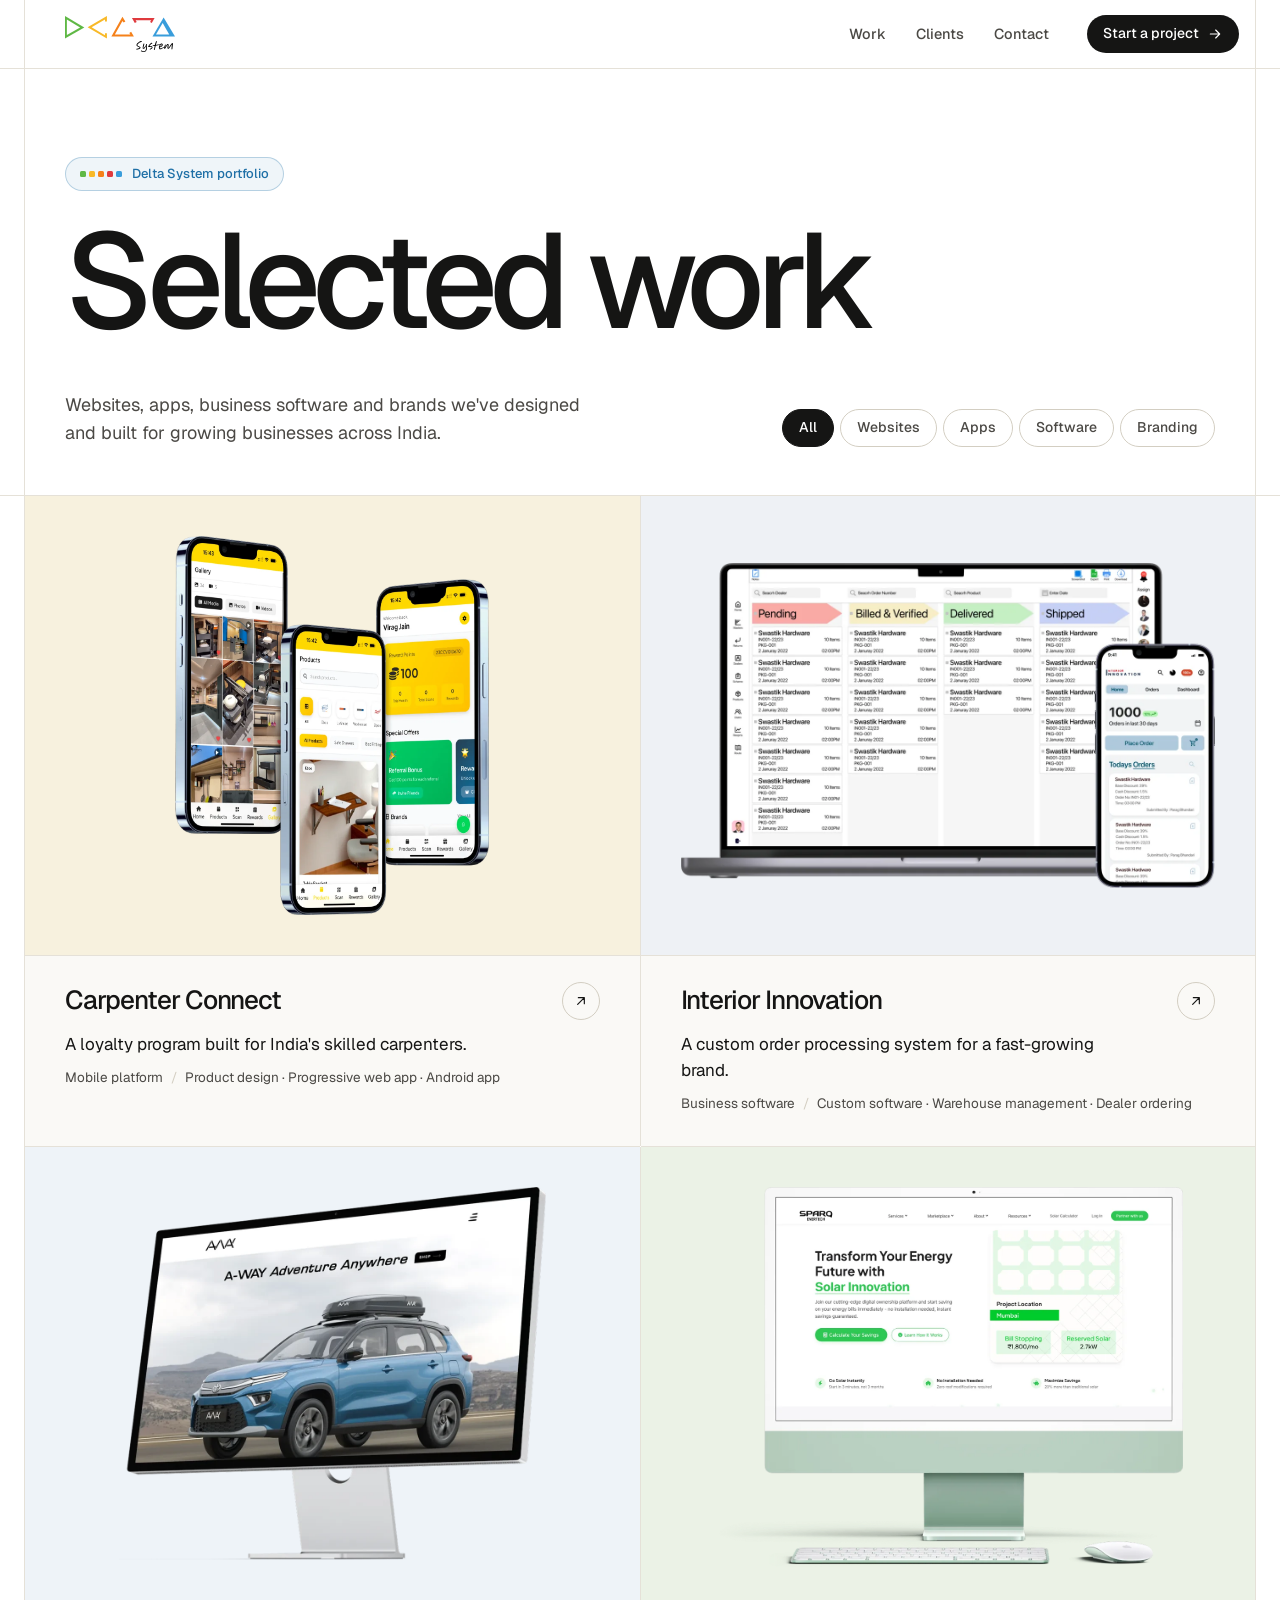
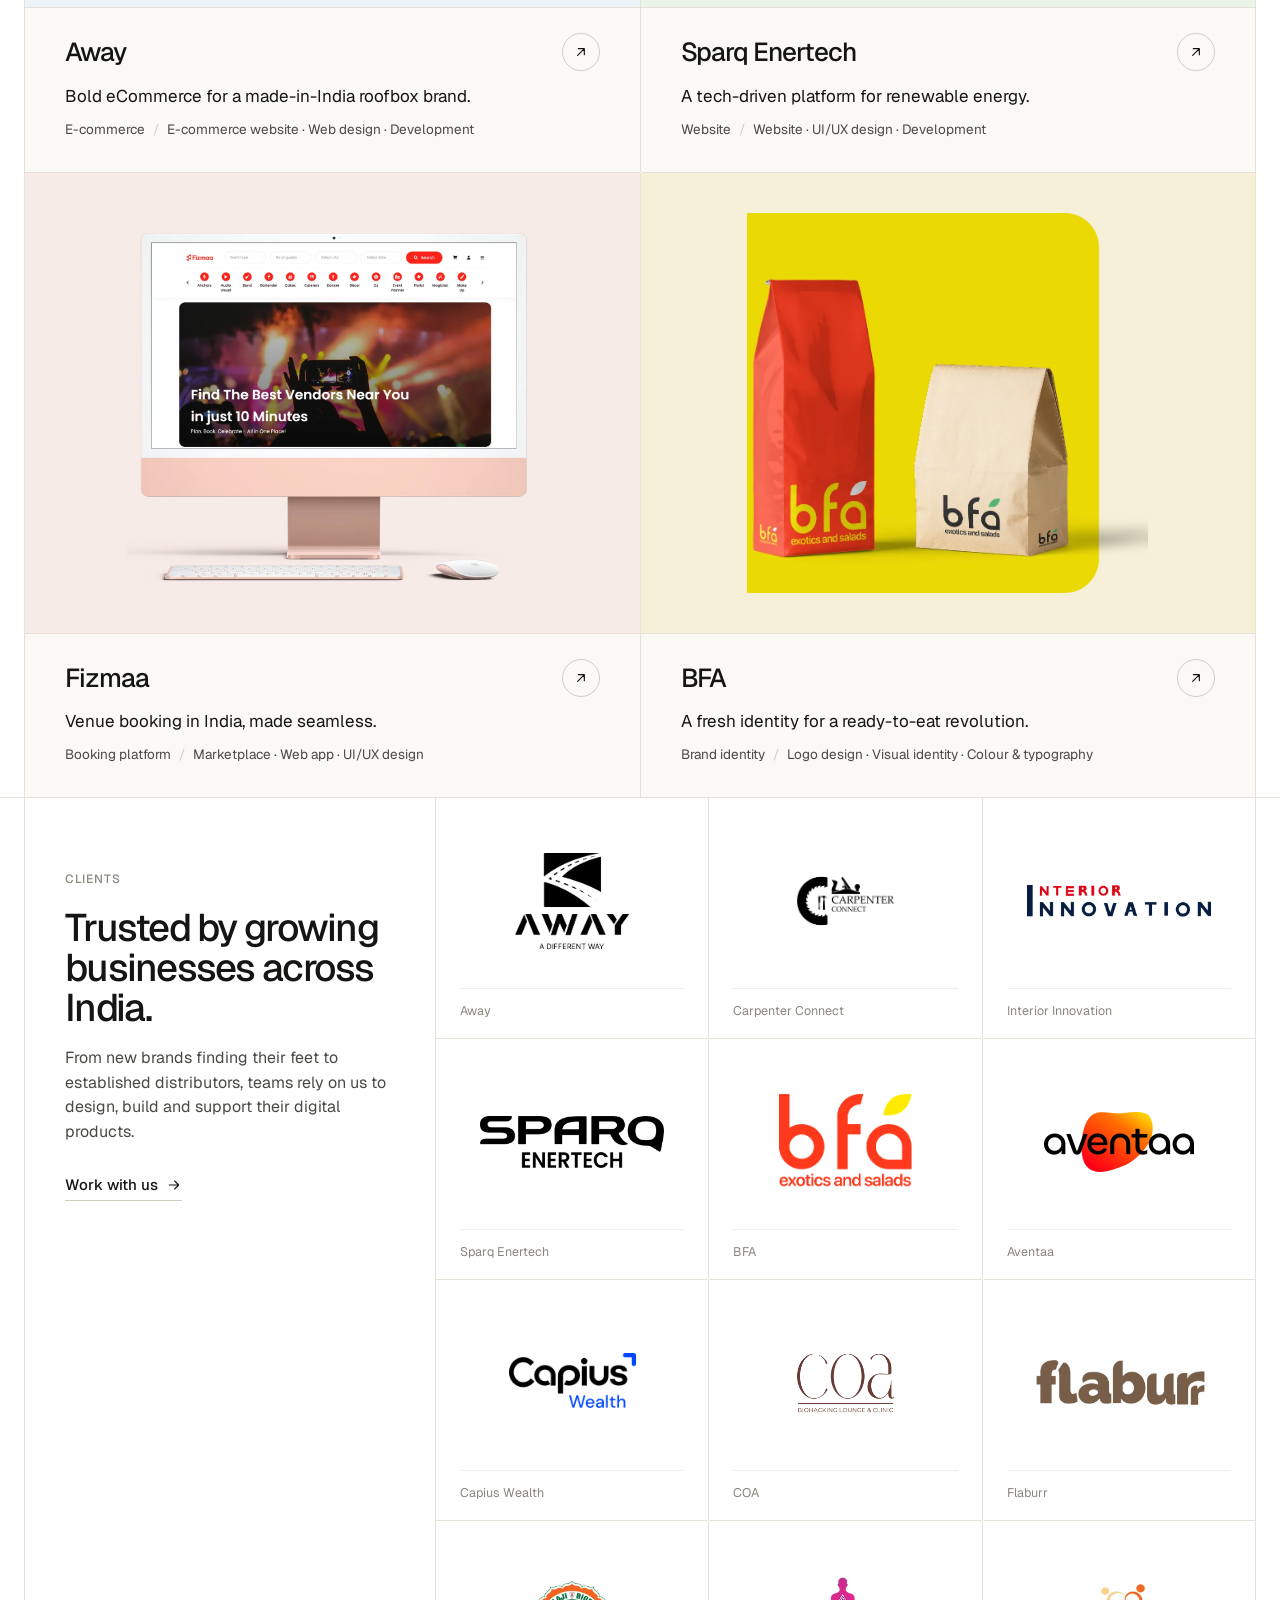
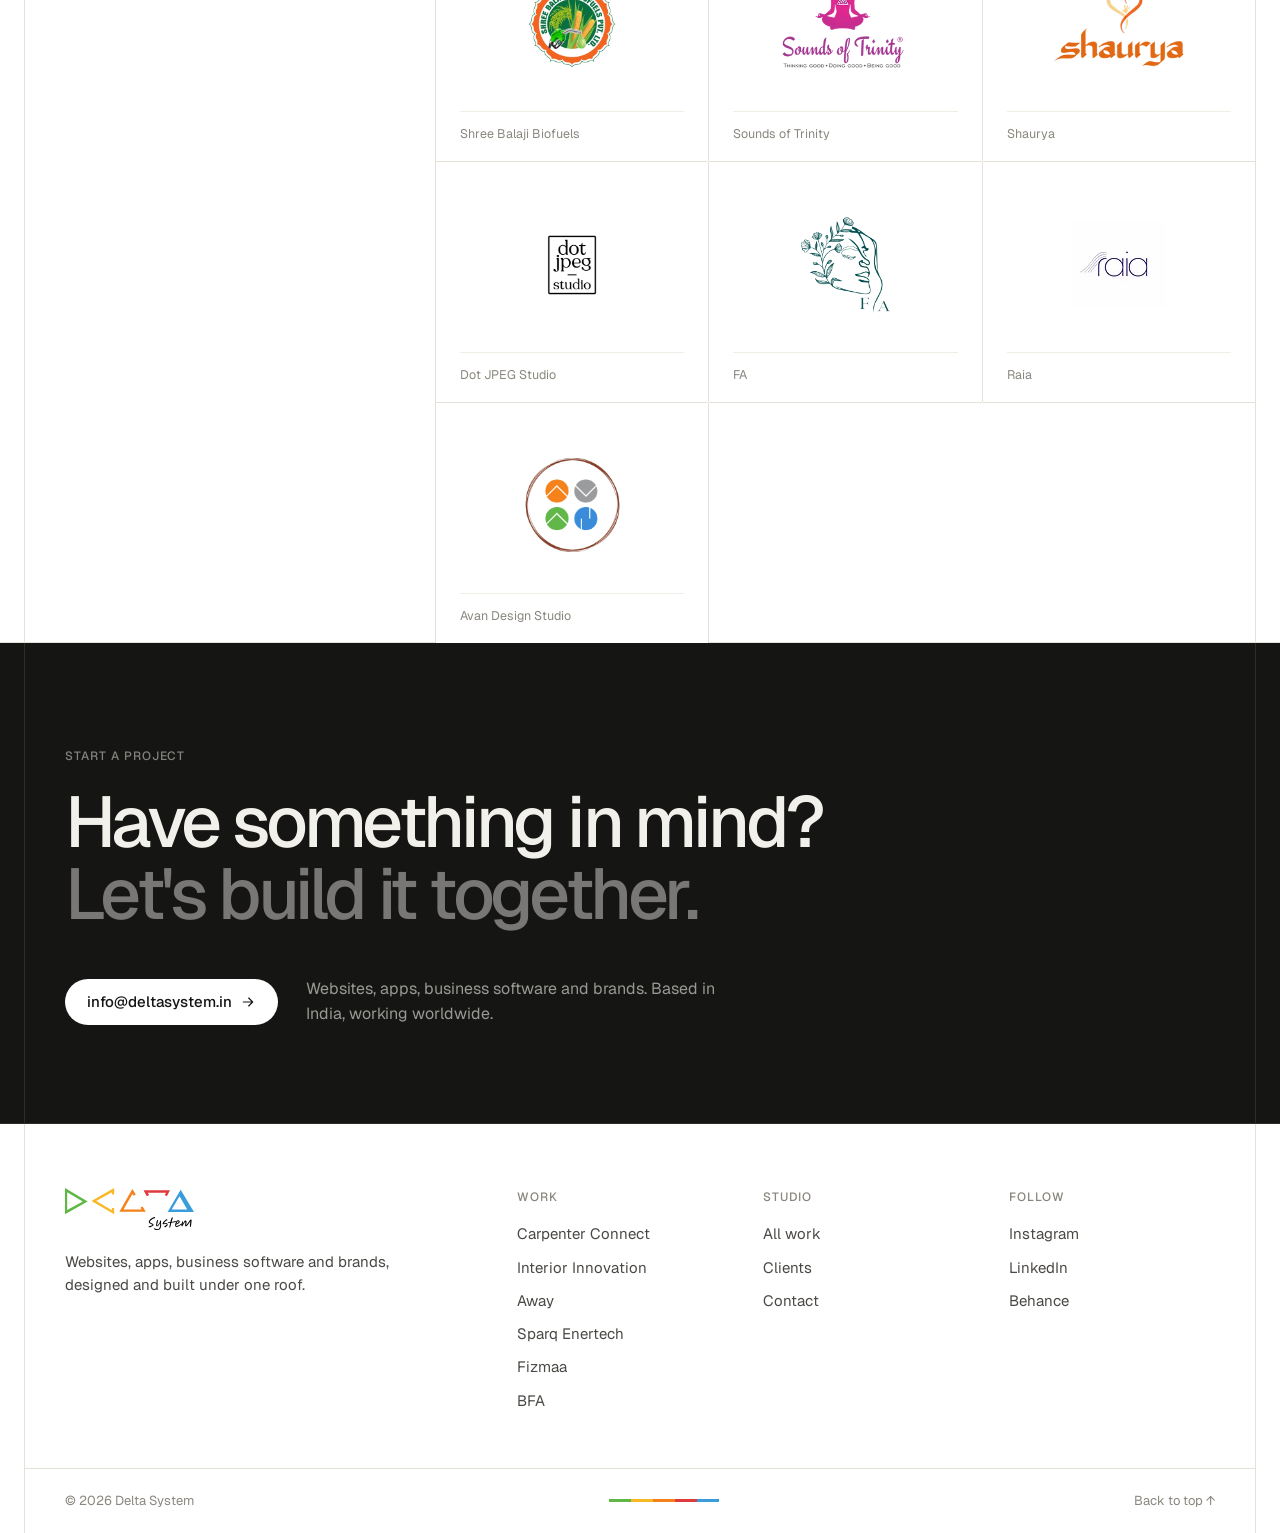
==== commit b17567a8: "style(clients): show logos larger in three columns, rename Avan Design Studio" ====
--- a/index.html
+++ b/index.html
@@ -141,7 +141,7 @@
         <li class="client"><div class="client-logo"><img src="assets/img/clients/dot-jpeg-studio.webp" alt="" loading="lazy"></div><span class="client-name">Dot JPEG Studio</span></li>
         <li class="client"><div class="client-logo"><img src="assets/img/clients/fa.webp" alt="" loading="lazy"></div><span class="client-name">FA</span></li>
         <li class="client"><div class="client-logo"><img src="assets/img/clients/raia.webp" alt="" loading="lazy"></div><span class="client-name">Raia</span></li>
-        <li class="client"><div class="client-logo"><img src="assets/img/clients/client-circle.webp" alt="" loading="lazy"></div><span class="client-name">Client Circle</span></li>
+        <li class="client"><div class="client-logo"><img src="assets/img/clients/avan-design-studio.webp" alt="" loading="lazy"></div><span class="client-name">Avan Design Studio</span></li>
     </ul>
   </div>
 </section>
--- a/assets/css/style.css
+++ b/assets/css/style.css
@@ -207,17 +207,17 @@
 .clients-head .text-link { margin-top: 10px; }
 .clients-head .text-link:hover { border-color: var(--ink); }
 .clients-head .text-link:hover .i { transform: translateX(3px); }
-.client-grid { display: grid; grid-template-columns: repeat(4, 1fr); gap: 1px; margin-bottom: -1px; }
+.client-grid { display: grid; grid-template-columns: repeat(3, 1fr); gap: 1px; margin-bottom: -1px; }
 .client {
   display: flex; flex-direction: column; justify-content: space-between;
   background: #fff;
   box-shadow: 1px 0 0 var(--line), 0 1px 0 var(--line);
-  padding: 20px 20px 16px;
-  min-height: 180px;
-}
-.client-logo { flex: 1; display: grid; place-items: center; padding: 8px 0 16px; }
-.client-logo img { max-height: 64px; max-width: 72%; width: auto; height: auto; object-fit: contain; }
-.client.is-wide .client-logo img { max-height: 40px; max-width: 84%; }
+  padding: 24px 24px 18px;
+  min-height: 240px;
+}
+.client-logo { flex: 1; display: grid; place-items: center; padding: 12px 0 20px; }
+.client-logo img { max-height: 96px; max-width: 70%; width: auto; height: auto; object-fit: contain; }
+.client.is-wide .client-logo img { max-height: 60px; max-width: 82%; }
 .client-name { font-size: 12.5px; color: var(--ink-3); padding-top: 12px; border-top: 1px solid #F1EEE8; }
 
 /* ── CTA (dark) ────────────────────────────────────────── */
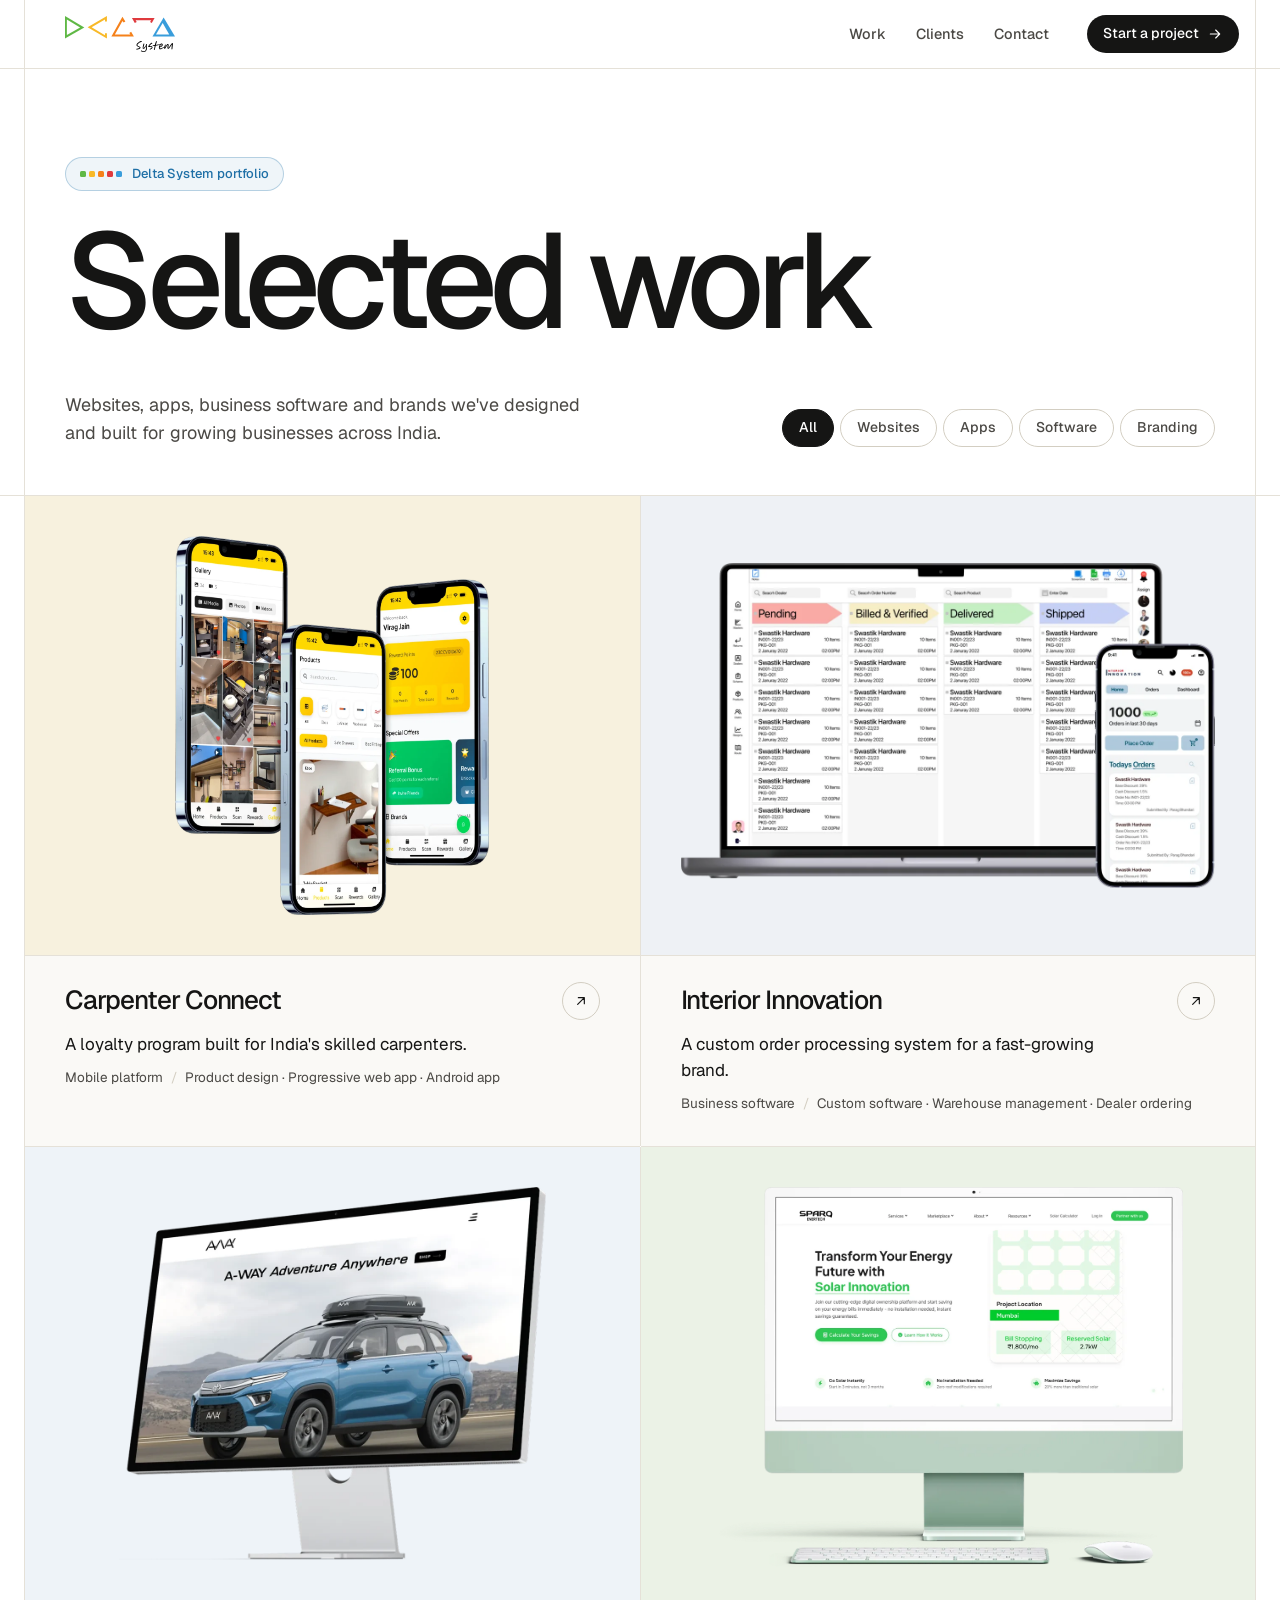
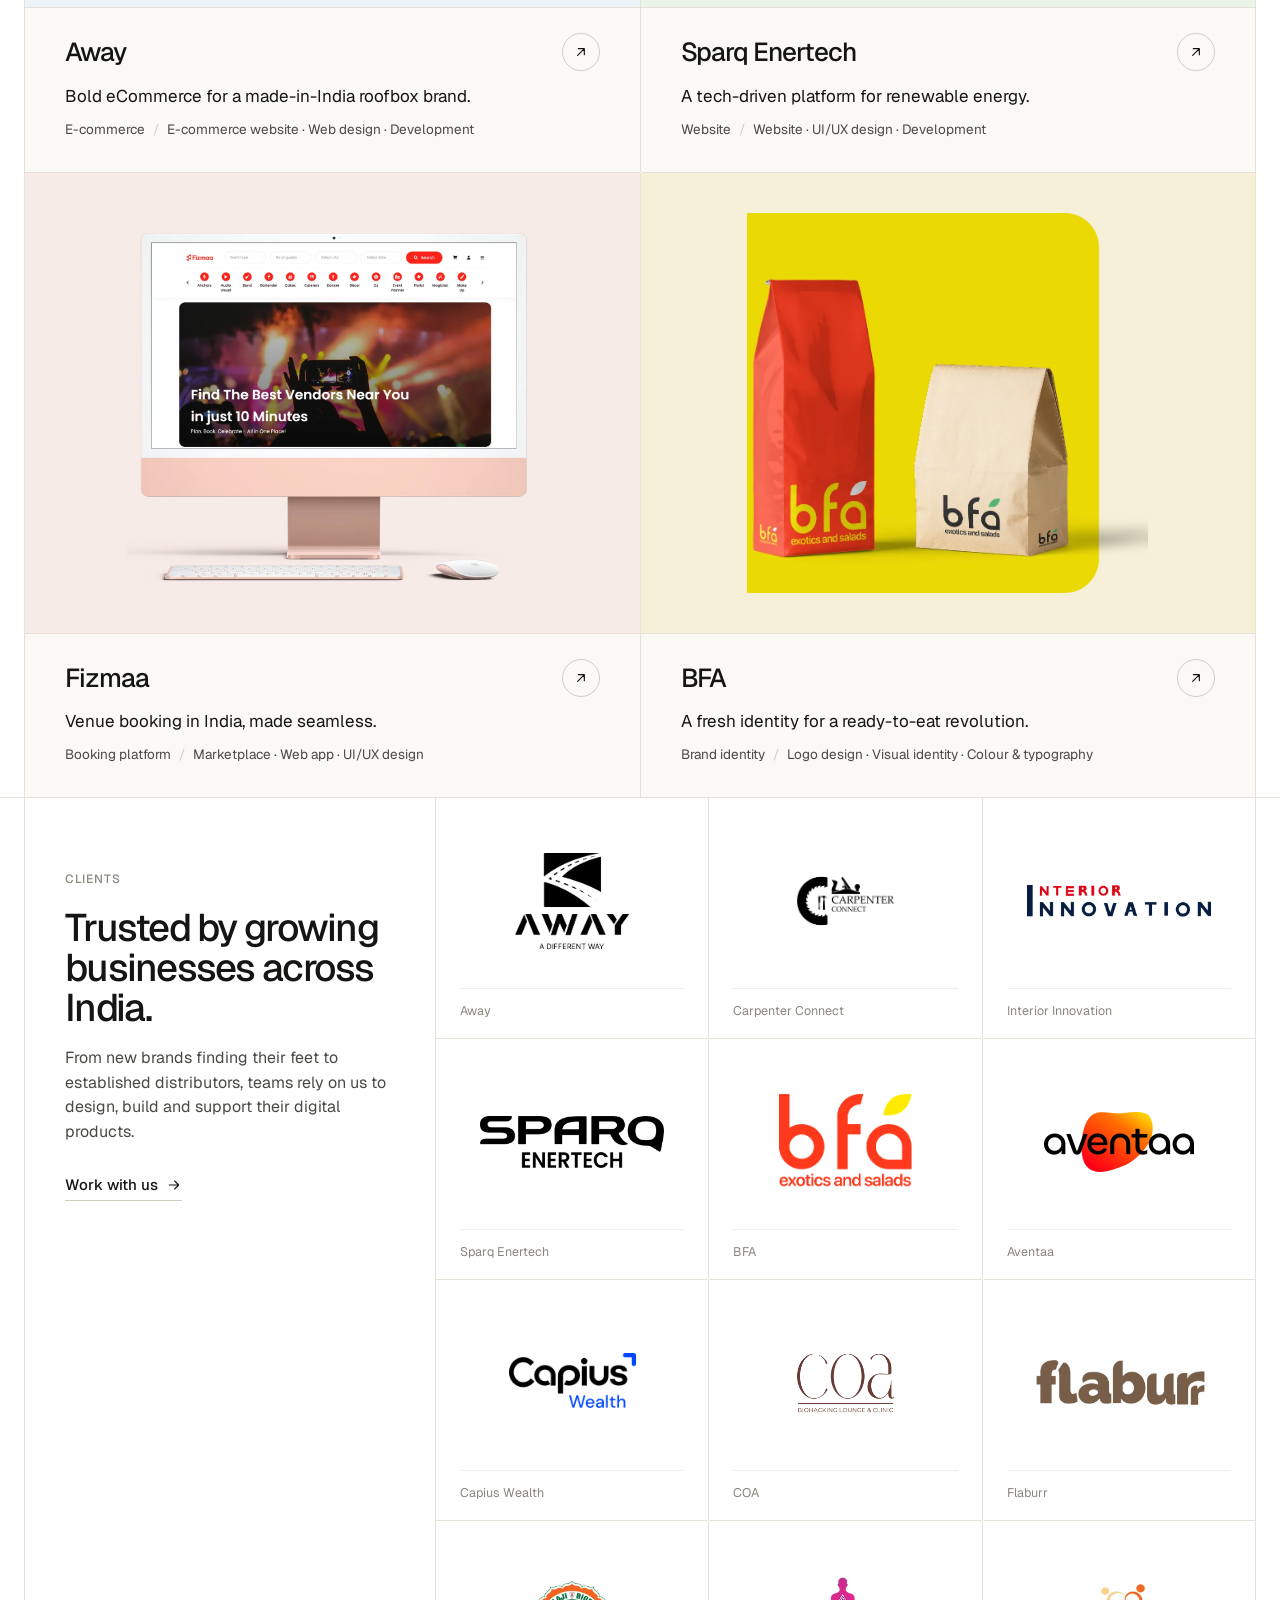
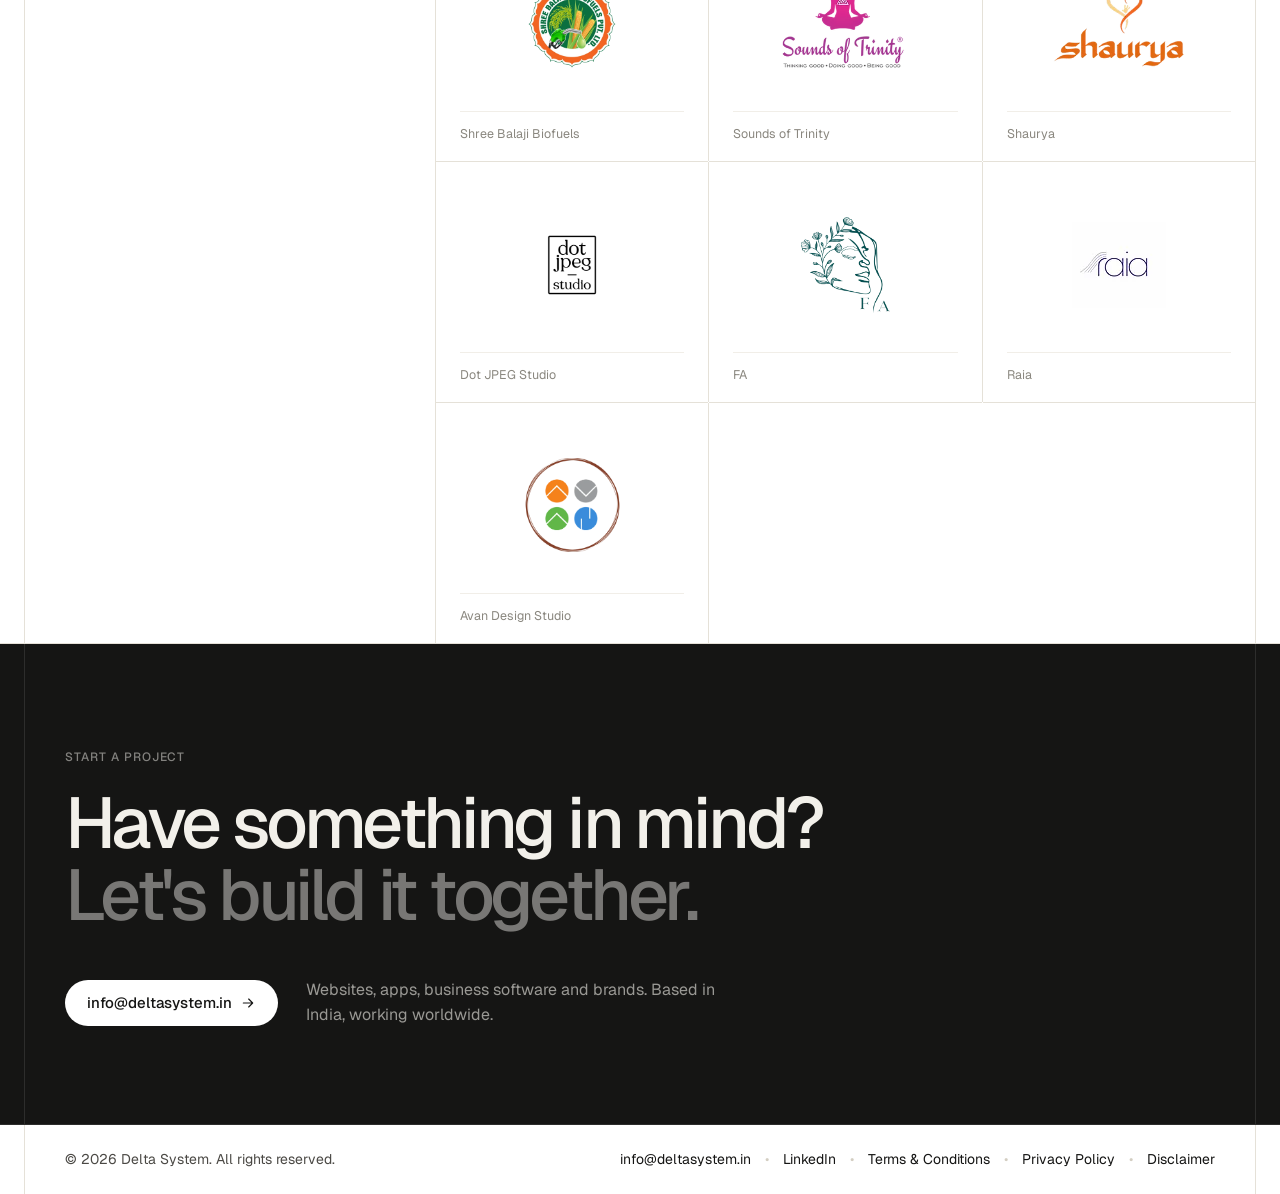
==== commit dd9e0de4: "feat(footer): single-strip footer with legal links, LinkedIn and auto year" ====
--- a/index.html
+++ b/index.html
@@ -160,21 +160,15 @@
 </main>
 
 <footer class="band footer">
-  <div class="frame">
-    <div class="foot-grid">
-      <div class="foot-brand">
-        <img src="assets/img/logo.svg" alt="Delta System" width="140" height="46">
-        <p>Websites, apps, business software and brands, designed and built under one roof.</p>
-      </div>
-      <div class="foot-col"><h4>Work</h4><a href="work/carpenter-connect/">Carpenter Connect</a><a href="work/interior-innovation/">Interior Innovation</a><a href="work/away/">Away</a><a href="work/sparq-enertech/">Sparq Enertech</a><a href="work/fizmaa/">Fizmaa</a><a href="work/bfa/">BFA</a></div>
-      <div class="foot-col"><h4>Studio</h4><a href="#work">All work</a><a href="#clients">Clients</a><a href="mailto:info@deltasystem.in">Contact</a></div>
-      <div class="foot-col"><h4>Follow</h4><a href="#">Instagram</a><a href="#">LinkedIn</a><a href="#">Behance</a></div>
-    </div>
-    <div class="foot-bottom">
-      <span>© <span class="year">2026</span> Delta System</span>
-      <span class="foot-strip" aria-hidden="true"><i class="c-green"></i><i class="c-yellow"></i><i class="c-orange"></i><i class="c-red"></i><i class="c-blue"></i></span>
-      <a href="#top">Back to top ↑</a>
-    </div>
+  <div class="frame foot-bar">
+    <p class="foot-copy">&copy; <span class="year"></span> Delta System. All rights reserved.</p>
+    <nav class="foot-links" aria-label="Footer">
+      <a href="mailto:info@deltasystem.in">info@deltasystem.in</a>
+      <a href="https://www.linkedin.com/company/systemdelta/" target="_blank" rel="noopener">LinkedIn</a>
+      <a href="https://www.deltasystem.in/termsandconditions/">Terms &amp; Conditions</a>
+      <a href="https://www.deltasystem.in/privacypolicy/">Privacy Policy</a>
+      <a href="https://www.deltasystem.in/disclaimer/">Disclaimer</a>
+    </nav>
   </div>
 </footer>
 <script src="assets/js/main.js"></script>
--- a/assets/css/style.css
+++ b/assets/css/style.css
@@ -207,7 +207,7 @@
 .clients-head .text-link { margin-top: 10px; }
 .clients-head .text-link:hover { border-color: var(--ink); }
 .clients-head .text-link:hover .i { transform: translateX(3px); }
-.client-grid { display: grid; grid-template-columns: repeat(3, 1fr); gap: 1px; margin-bottom: -1px; }
+.client-grid { display: grid; grid-template-columns: repeat(3, 1fr); gap: 1px; }
 .client {
   display: flex; flex-direction: column; justify-content: space-between;
   background: #fff;
@@ -230,19 +230,13 @@
 .cta-row { display: flex; align-items: center; gap: 28px; flex-wrap: wrap; margin-top: 48px; }
 .cta-row p { color: rgba(242, 240, 234, .6); max-width: 40ch; }
 
-/* ── Footer ────────────────────────────────────────────── */
+/* ── Footer (single strip) ───────────────────────────── */
 .footer { border-bottom: 0; }
-.foot-grid { display: grid; grid-template-columns: 2fr 1fr 1fr 1fr; gap: 40px; padding: 64px var(--pad) 56px; }
-.foot-brand img { height: 42px; width: auto; margin-bottom: 20px; }
-.foot-brand p { color: var(--ink-2); font-size: 15px; max-width: 34ch; }
-.foot-col { display: flex; flex-direction: column; gap: 10px; }
-.foot-col h4 { font-size: 12px; font-weight: 500; text-transform: uppercase; letter-spacing: .08em; color: var(--ink-3); margin-bottom: 6px; }
-.foot-col a { font-size: 15px; color: var(--ink-2); width: fit-content; transition: color .2s; }
-.foot-col a:hover { color: var(--ink); }
-.foot-bottom { display: flex; justify-content: space-between; align-items: center; gap: 16px; flex-wrap: wrap; padding: 22px var(--pad); border-top: 1px solid var(--line); font-size: 13px; color: var(--ink-3); }
-.foot-bottom a:hover { color: var(--ink); }
-.foot-strip { display: flex; }
-.foot-strip i { width: 22px; height: 3px; display: block; }
+.foot-bar { display: flex; justify-content: space-between; align-items: center; flex-wrap: wrap; gap: 14px 32px; padding: 24px var(--pad); font-size: 14px; color: var(--ink-2); }
+.foot-links { display: flex; flex-wrap: wrap; align-items: center; row-gap: 8px; }
+.foot-links a { color: var(--ink); transition: color .2s; }
+.foot-links a:hover { color: var(--ink-3); }
+.foot-links a + a::before { content: "•"; color: var(--line-2); margin: 0 14px; pointer-events: none; }
 
 /* ── Project page: header ──────────────────────────────── */
 .p-head { display: grid; grid-template-columns: 1.65fr 1fr; gap: 56px; padding: 80px var(--pad) 56px; align-items: end; }
@@ -273,7 +267,7 @@
 }
 
 /* ── Project page: gallery ─────────────────────────────── */
-.gallery { display: grid; grid-template-columns: repeat(2, 1fr); gap: 1px; margin-bottom: -1px; }
+.gallery { display: grid; grid-template-columns: repeat(2, 1fr); gap: 1px; }
 .g { background: var(--tint); height: clamp(300px, 34vw, 480px); overflow: hidden; box-shadow: 1px 0 0 var(--line), 0 1px 0 var(--line); }
 .g img { width: 100%; height: 100%; object-fit: contain; padding: clamp(20px, 3vw, 44px); }
 .g.wide { grid-column: span 2; height: clamp(320px, 42vw, 600px); }
@@ -287,7 +281,8 @@
 .next { display: grid; grid-template-columns: 1fr 1fr; }
 .next-copy { padding: 64px var(--pad); display: flex; flex-direction: column; gap: 14px; justify-content: center; border-right: 1px solid var(--line); transition: background .3s; }
 .next:hover .next-copy { background: #fff; }
-.next h2 { font-size: clamp(40px, 5vw, 72px); line-height: 1; font-weight: 500; letter-spacing: -.05em; }
+.next .sec-label { color: #1E6FA6; }
+.next h2 { font-size: clamp(40px, 5vw, 72px); line-height: 1; font-weight: 500; letter-spacing: -.05em; overflow-wrap: anywhere; }
 .next-copy > p:not(.sec-label) { color: var(--ink-2); font-size: 17px; max-width: 36ch; }
 .next .text-link { margin-top: 12px; }
 .next:hover .text-link { border-color: var(--ink); }
@@ -317,7 +312,7 @@
 .nf-cta { display: flex; flex-wrap: wrap; gap: 10px; margin-top: 36px; }
 .nf-code { display: flex; align-items: center; justify-content: center; gap: .04em; font-size: clamp(120px, 17vw, 260px); font-weight: 500; letter-spacing: -.06em; line-height: 1; color: var(--ink); user-select: none; }
 .nf-tri { width: .78em; height: auto; margin: 0 .02em; transform: translateY(.04em); }
-.nf-links { display: grid; grid-template-columns: repeat(3, 1fr); gap: 1px; border-top: 1px solid var(--line); margin-bottom: -1px; }
+.nf-links { display: grid; grid-template-columns: repeat(3, 1fr); gap: 1px; border-top: 1px solid var(--line); }
 .nf-links a { display: flex; align-items: center; justify-content: space-between; gap: 16px; padding: 24px var(--pad); background: var(--cream); box-shadow: 1px 0 0 var(--line), 0 1px 0 var(--line); transition: background .25s; }
 .nf-links a:hover { background: #fff; }
 .nf-links span { display: flex; flex-direction: column; gap: 2px; }
@@ -342,11 +337,11 @@
   .nf-links { grid-template-columns: repeat(2, 1fr); }
   .p-overview { gap: 0; }
   .p-col:first-child { border-right: 0; border-bottom: 1px solid var(--line); }
-  .foot-grid { grid-template-columns: repeat(3, 1fr); }
-  .foot-brand { grid-column: 1 / -1; }
 }
 
 @media (max-width: 760px) {
+  .foot-bar { flex-direction: column; text-align: center; }
+  .foot-links { justify-content: center; }
   :root { --gutter: 14px; --pad: 22px; }
   .nav-inner { height: 62px; gap: 12px; padding: 0 10px 0 18px; }
   .nav-logo img { height: 30px; }
@@ -369,7 +364,6 @@
   .p-col { padding: 48px var(--pad) 56px; }
   .sec-head { padding: 64px var(--pad) 32px; }
   .cta { padding: 72px var(--pad); }
-  .foot-grid { grid-template-columns: 1fr 1fr; }
 }
 
 @media (max-width: 480px) {
@@ -385,7 +379,6 @@
   .proj h3 { font-size: 22px; }
   .client-grid { grid-template-columns: repeat(2, 1fr); }
   .client { min-height: 150px; }
-  .foot-bottom { justify-content: center; text-align: center; }
 }
 
 @media (prefers-reduced-motion: reduce) {
